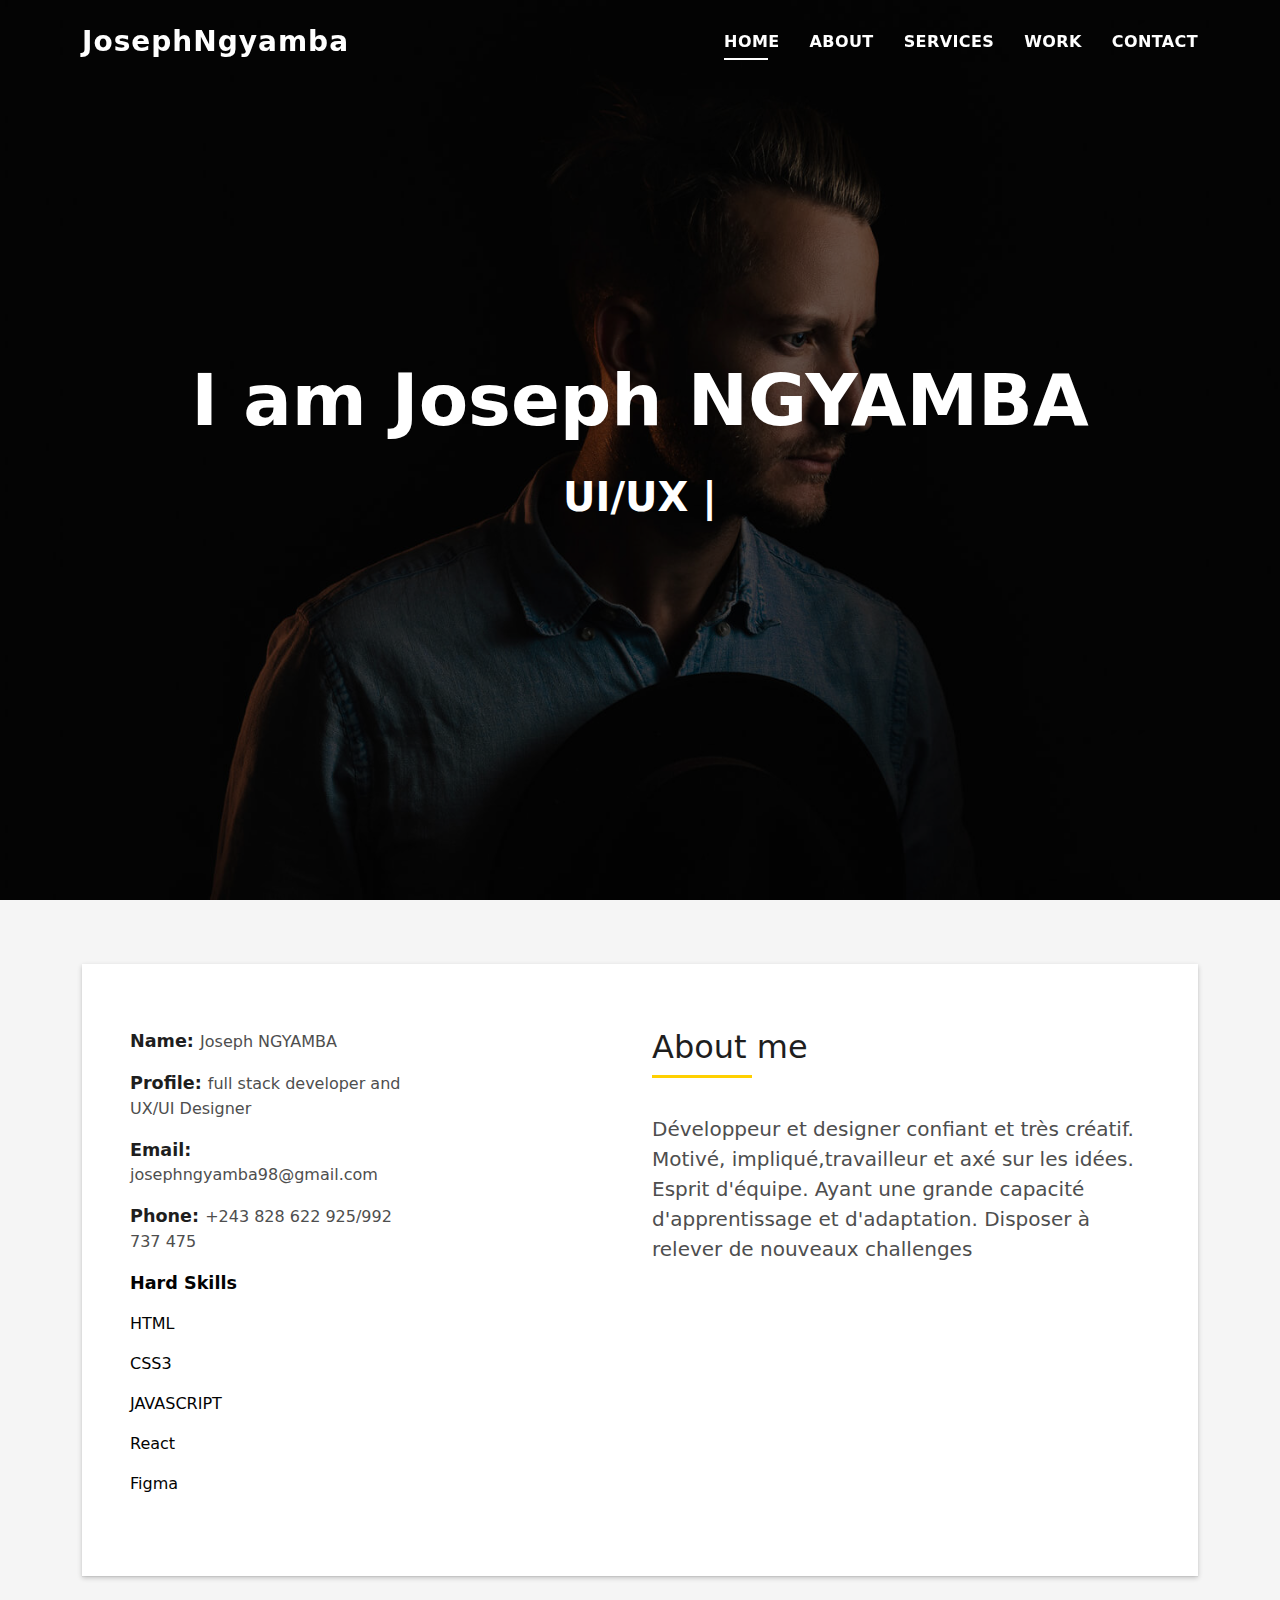
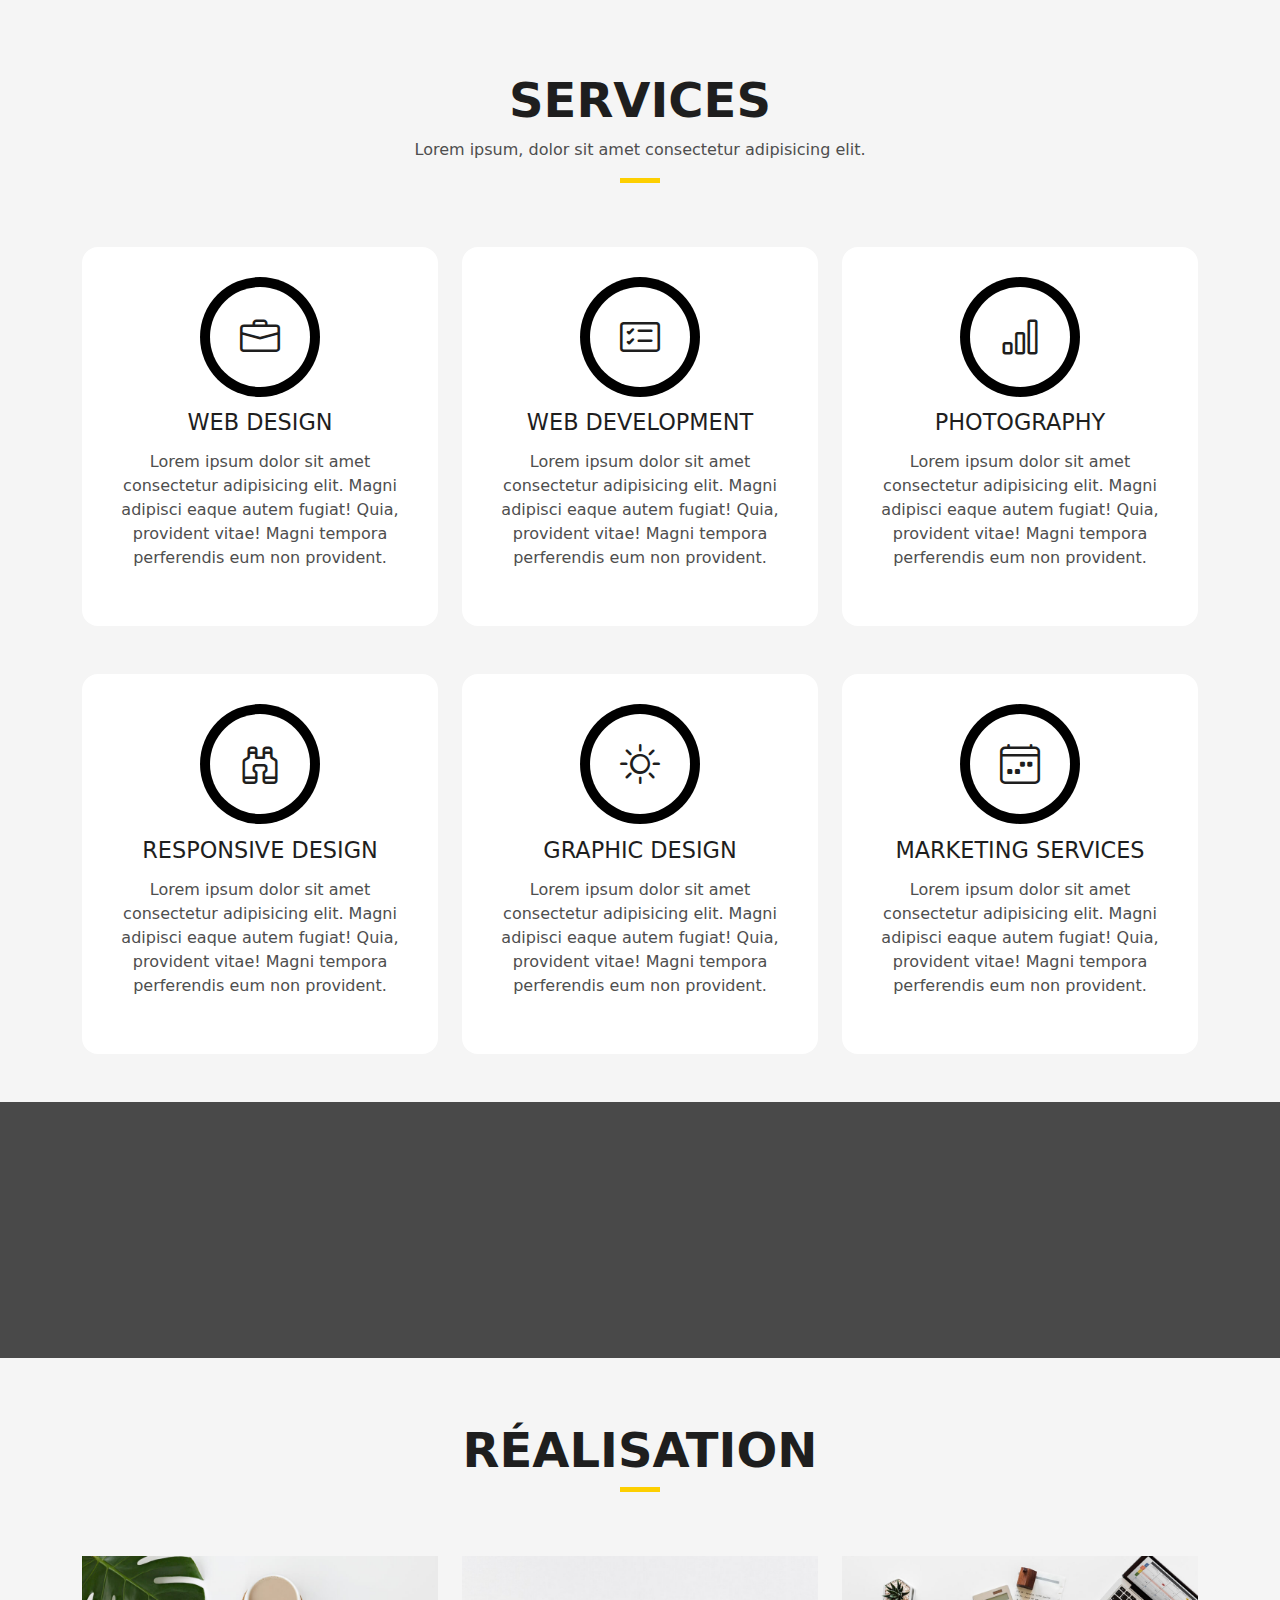
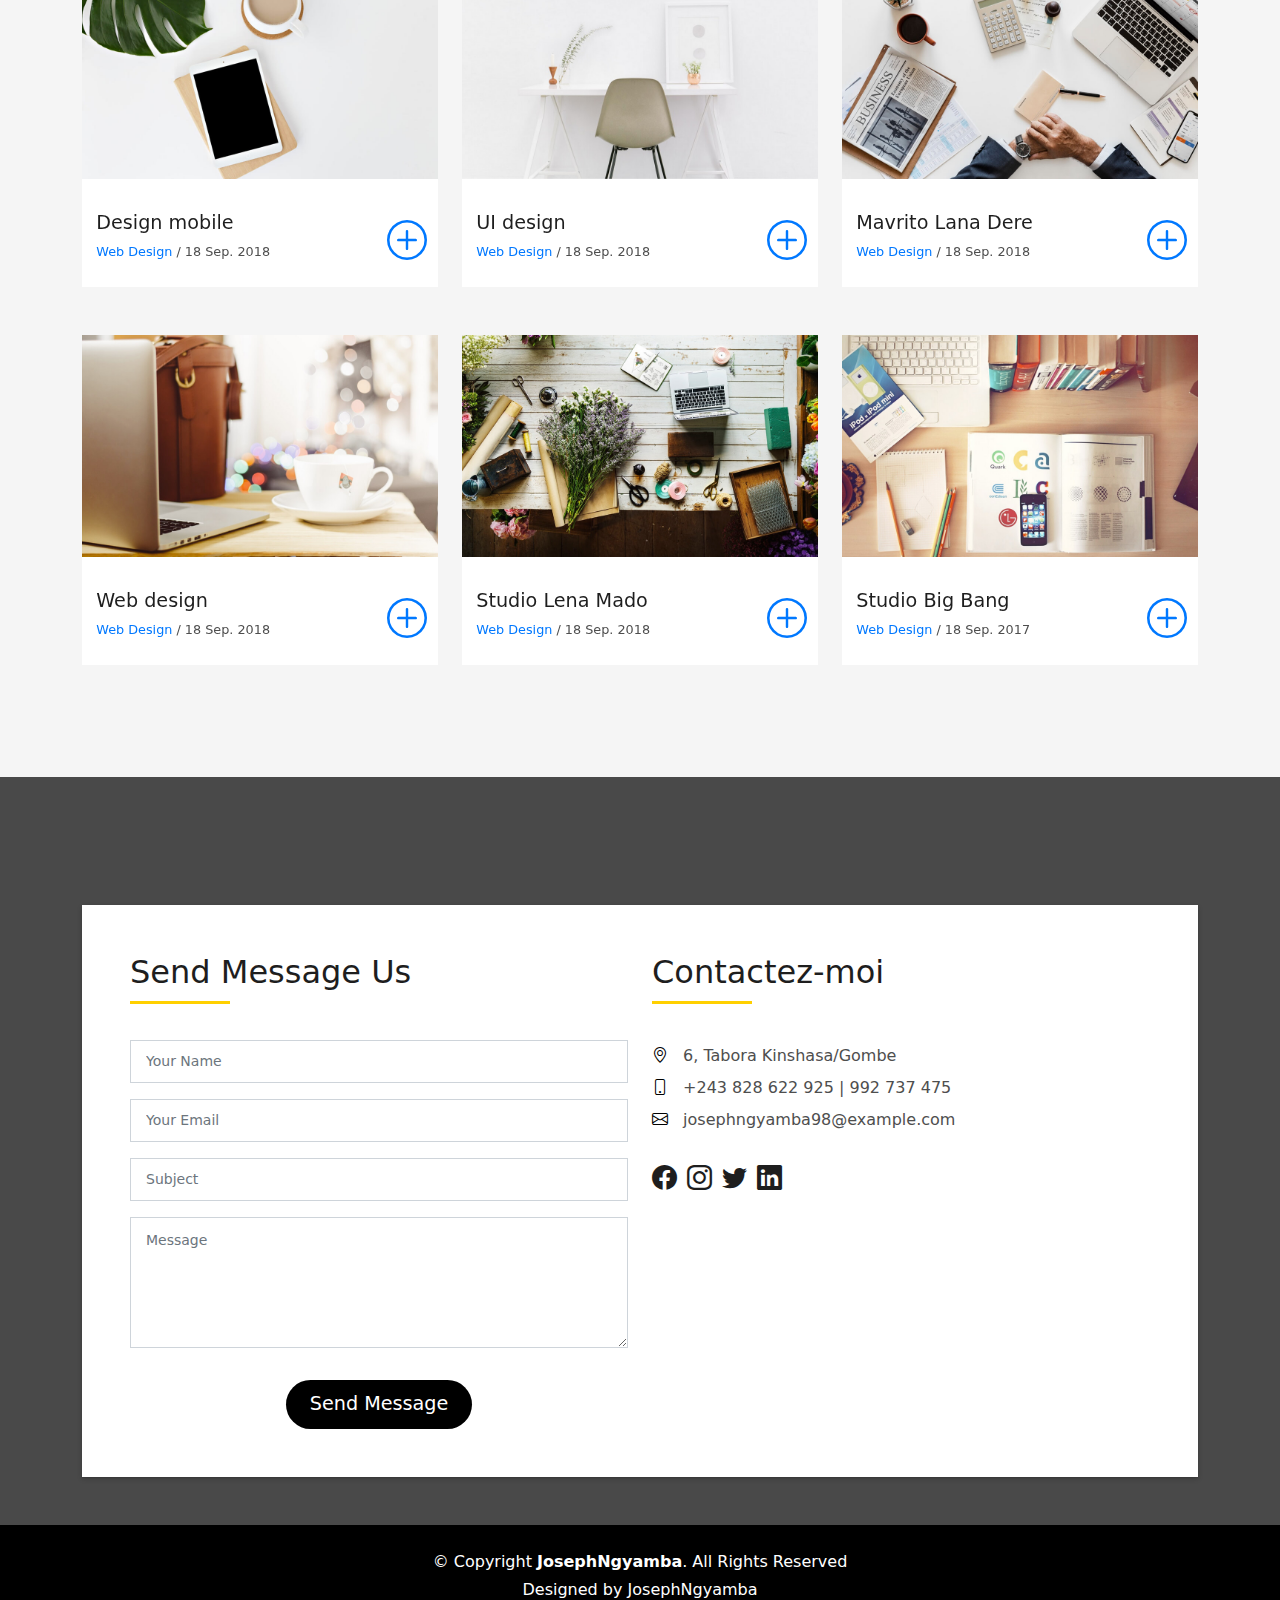
==== index.html @ 66ab0a87 "about modify" ====
<!DOCTYPE html>
<html lang="en">

<head>
  <meta charset="utf-8">
  <meta content="width=device-width, initial-scale=1.0" name="viewport">

  <title>josephngyamba Portfolio </title>
  <meta content="" name="description">
  <meta content="" name="keywords">

  <!-- Favicons -->
  <link href="assets/img/favicon.png" rel="icon">
  <link href="assets/img/apple-touch-icon.png" rel="apple-touch-icon">

  <!-- Vendor CSS Files -->
  <link href="assets/vendor/bootstrap/css/bootstrap.min.css" rel="stylesheet">
  <link href="assets/vendor/bootstrap-icons/bootstrap-icons.css" rel="stylesheet">
  <link href="assets/vendor/glightbox/css/glightbox.min.css" rel="stylesheet">
  <link href="assets/vendor/swiper/swiper-bundle.min.css" rel="stylesheet">

  <!-- Template Main CSS File -->
  <link href="assets/css/style.css" rel="stylesheet">

  <!-- =======================================================
  * Template Name: DevFolio
  * Updated: Mar 10 2023 with Bootstrap v5.2.3
  * Template URL: https://bootstrapmade.com/devfolio-bootstrap-portfolio-html-template/
  * Author: BootstrapMade.com
  * License: https://bootstrapmade.com/license/
  ======================================================== -->
</head>

<body>

  <!-- ======= Header ======= -->
  <header id="header" class="fixed-top">
    <div class="container d-flex align-items-center justify-content-between">

      <h1 class="logo"><a href="index.html">JosephNgyamba</a></h1>
      <!-- Uncomment below if you prefer to use an image logo -->
      <!-- <a href="index.html" class="logo"><img src="assets/img/logo.png" alt="" class="img-fluid"></a>-->

      <nav id="navbar" class="navbar">
        <ul>
          <li><a class="nav-link scrollto active" href="#hero">Home</a></li>
          <li><a class="nav-link scrollto" href="#about">About</a></li>
          <li><a class="nav-link scrollto" href="#services">Services</a></li>
          <li><a class="nav-link scrollto " href="#work">Work</a></li>
          <!-- <li class="dropdown"><a href="#"><span>Drop Down</span> <i class="bi bi-chevron-down"></i></a>
            <ul>
              <li><a href="#">Drop Down 1</a></li>
              <li class="dropdown"><a href="#"><span>Deep Drop Down</span> <i class="bi bi-chevron-right"></i></a>
                <ul>
                  <li><a href="#">Deep Drop Down 1</a></li>
                  <li><a href="#">Deep Drop Down 2</a></li>
                  <li><a href="#">Deep Drop Down 3</a></li>
                  <li><a href="#">Deep Drop Down 4</a></li>
                  <li><a href="#">Deep Drop Down 5</a></li>
                </ul>
              </li>
              <li><a href="#">Drop Down 2</a></li>
              <li><a href="#">Drop Down 3</a></li>
              <li><a href="#">Drop Down 4</a></li>
            </ul>
          </li> -->
          <li><a class="nav-link scrollto" href="#contact">Contact</a></li>
        </ul>
        <i class="bi bi-list mobile-nav-toggle"></i>
      </nav><!-- .navbar -->

    </div>
  </header><!-- End Header -->

  <!-- ======= Hero Section ======= -->
  <div id="hero" class="hero route bg-image" style="background-image: url(assets/img/hero-bg.jpg)">
    <div class="overlay-itro"></div>
    <div class="hero-content display-table">
      <div class="table-cell">
        <div class="container">
          <!--<p class="display-6 color-d">Hello, world!</p>-->
          <h1 class="hero-title mb-4">I am Joseph NGYAMBA</h1>
          <p class="hero-subtitle"><span class="typed" data-typed-items="UI/UX Designer, Full stack Developer,Graphist, Photographer"></span></p>
          <!-- <p class="pt-3"><a class="btn btn-primary btn js-scroll px-4" href="#about" role="button">Learn More</a></p> -->
        </div>
      </div>
    </div>
  </div><!-- End Hero Section -->

  <main id="main">

    <!-- ======= About Section ======= -->
    <section id="about" class="about-mf sect-pt4 route">
      <div class="container">
        <div class="row">
          <div class="col-sm-12">
            <div class="box-shadow-full">
              <div class="row">
                <div class="col-md-6">
                  <div class="row">
                    <!-- <div class="col-sm-6 col-md-5">
                      <div class="about-img">
                        <img src="assets/img/testimonial-2.jpg" class="img-fluid rounded b-shadow-a" alt="">
                      </div>
                    </div> -->
                    <div class="col-sm-6 col-md-7">
                      <div class="about-info">
                        <p><span class="title-s">Name: </span> <span>Joseph NGYAMBA</span></p>
                        <p><span class="title-s">Profile: </span> <span>full stack developer and UX/UI Designer</span></p>
                        <p><span class="title-s">Email: </span> <span>josephngyamba98@gmail.com</span></p>
                        <p><span class="title-s">Phone: </span> <span>+243 828 622 925/992 737 475</span></p>
                      </div>
                    </div>
                  </div>
                  <div class="skill-mf">
                    <p class="title-s">Hard Skills</p>
                    <p>HTML</p> 
                    <p>CSS3</p> 
                    <p>JAVASCRIPT</p>
                    <p>React</p> 
                    <p>Figma</p>

                  </div>
                </div>
                <div class="col-md-6">
                  <div class="about-me pt-4 pt-md-0">
                    <div class="title-box-2">
                      <h5 class="title-left">
                        About me
                      </h5>
                    </div>
                    <p class="lead">
                          Développeur et designer confiant et très créatif. 
                          Motivé, impliqué,travailleur et axé sur les idées. 
                          Esprit d'équipe. 
                          Ayant une grande capacité d'apprentissage et d'adaptation.
                          Disposer à relever de nouveaux challenges 
                    </p>
                    <!-- <p class="lead">
                      Mauris blandit aliquet elit, eget tincidunt nibh pulvinar a. Vivamus suscipit tortor eget felis
                      porttitor volutpat. Vestibulum
                      ac diam sit amet quam vehicula elementum sed sit amet dui. porttitor at sem.
                    </p>
                    <p class="lead">
                      Nulla porttitor accumsan tincidunt. Quisque velit nisi, pretium ut lacinia in, elementum id enim.
                      Nulla porttitor accumsan
                      tincidunt. Mauris blandit aliquet elit, eget tincidunt nibh pulvinar a.
                    </p> -->
                  </div>
                </div>
              </div>
            </div>
          </div>
        </div>
      </div>
    </section><!-- End About Section -->

    <!-- ======= Services Section ======= -->
    <section id="services" class="services-mf pt-5 route">
      <div class="container">
        <div class="row">
          <div class="col-sm-12">
            <div class="title-box text-center">
              <h3 class="title-a">
                Services
              </h3>
              <p class="subtitle-a">
                Lorem ipsum, dolor sit amet consectetur adipisicing elit.
              </p>
              <div class="line-mf"></div>
            </div>
          </div>
        </div>
        <div class="row">
          <div class="col-md-4">
            <div class="service-box">
              <div class="service-ico">
                <span class="ico-circle"><i class="bi bi-briefcase"></i></span>
              </div>
              <div class="service-content">
                <h2 class="s-title">Web Design</h2>
                <p class="s-description text-center">
                  Lorem ipsum dolor sit amet consectetur adipisicing elit. Magni adipisci eaque autem fugiat! Quia,
                  provident vitae! Magni
                  tempora perferendis eum non provident.
                </p>
              </div>
            </div>
          </div>
          <div class="col-md-4">
            <div class="service-box">
              <div class="service-ico">
                <span class="ico-circle"><i class="bi bi-card-checklist"></i></span>
              </div>
              <div class="service-content">
                <h2 class="s-title">Web Development</h2>
                <p class="s-description text-center">
                  Lorem ipsum dolor sit amet consectetur adipisicing elit. Magni adipisci eaque autem fugiat! Quia,
                  provident vitae! Magni
                  tempora perferendis eum non provident.
                </p>
              </div>
            </div>
          </div>
          <div class="col-md-4">
            <div class="service-box">
              <div class="service-ico">
                <span class="ico-circle"><i class="bi bi-bar-chart"></i></span>
              </div>
              <div class="service-content">
                <h2 class="s-title">Photography</h2>
                <p class="s-description text-center">
                  Lorem ipsum dolor sit amet consectetur adipisicing elit. Magni adipisci eaque autem fugiat! Quia,
                  provident vitae! Magni
                  tempora perferendis eum non provident.
                </p>
              </div>
            </div>
          </div>
          <div class="col-md-4">
            <div class="service-box">
              <div class="service-ico">
                <span class="ico-circle"><i class="bi bi-binoculars"></i></span>
              </div>
              <div class="service-content">
                <h2 class="s-title">Responsive Design</h2>
                <p class="s-description text-center">
                  Lorem ipsum dolor sit amet consectetur adipisicing elit. Magni adipisci eaque autem fugiat! Quia,
                  provident vitae! Magni
                  tempora perferendis eum non provident.
                </p>
              </div>
            </div>
          </div>
          <div class="col-md-4">
            <div class="service-box">
              <div class="service-ico">
                <span class="ico-circle"><i class="bi bi-brightness-high"></i></span>
              </div>
              <div class="service-content">
                <h2 class="s-title">Graphic Design</h2>
                <p class="s-description text-center">
                  Lorem ipsum dolor sit amet consectetur adipisicing elit. Magni adipisci eaque autem fugiat! Quia,
                  provident vitae! Magni
                  tempora perferendis eum non provident.
                </p>
              </div>
            </div>
          </div>
          <div class="col-md-4">
            <div class="service-box">
              <div class="service-ico">
                <span class="ico-circle"><i class="bi bi-calendar4-week"></i></span>
              </div>
              <div class="service-content">
                <h2 class="s-title">Marketing Services</h2>
                <p class="s-description text-center">
                  Lorem ipsum dolor sit amet consectetur adipisicing elit. Magni adipisci eaque autem fugiat! Quia,
                  provident vitae! Magni
                  tempora perferendis eum non provident.
                </p>
              </div>
            </div>
          </div>
        </div>
      </div>
    </section><!-- End Services Section -->

    <!-- ======= Counter Section ======= -->
    <div class="section-counter paralax-mf bg-image" style="background-image: url(assets/img/counters-bg.jpg)">
      <div class="overlay-mf"></div>
      <!-- <div class="container position-relative">
        <div class="row">
          <div class="col-sm-3 col-lg-3">
            <div class="counter-box counter-box pt-4 pt-md-0">
              <div class="counter-ico">
                <span class="ico-circle"><i class="bi bi-check"></i></span>
              </div>
              <div class="counter-num">
                <p data-purecounter-start="0" data-purecounter-end="450" data-purecounter-duration="1" class="counter purecounter"></p>
                <span class="counter-text">WORKS COMPLETED</span>
              </div>
            </div>
          </div>
          <div class="col-sm-3 col-lg-3">
            <div class="counter-box pt-4 pt-md-0">
              <div class="counter-ico">
                <span class="ico-circle"><i class="bi bi-journal-richtext"></i></span>
              </div>
              <div class="counter-num">
                <p data-purecounter-start="0" data-purecounter-end="25" data-purecounter-duration="1" class="counter purecounter"></p>
                <span class="counter-text">YEARS OF EXPERIENCE</span>
              </div>
            </div>
          </div>
          <div class="col-sm-3 col-lg-3">
            <div class="counter-box pt-4 pt-md-0">
              <div class="counter-ico">
                <span class="ico-circle"><i class="bi bi-people"></i></span>
              </div>
              <div class="counter-num">
                <p data-purecounter-start="0" data-purecounter-end="550" data-purecounter-duration="1" class="counter purecounter"></p>
                <span class="counter-text">TOTAL CLIENTS</span>
              </div>
            </div>
          </div>
          <div class="col-sm-3 col-lg-3">
            <div class="counter-box pt-4 pt-md-0">
              <div class="counter-ico">
                <span class="ico-circle"><i class="bi bi-award"></i></span>
              </div>
              <div class="counter-num">
                <p data-purecounter-start="0" data-purecounter-end="48" data-purecounter-duration="1" class="counter purecounter"></p>
                <span class="counter-text">AWARD WON</span>
              </div>
            </div>
          </div>
        </div> -->
      </div>
    </div><!-- End Counter Section -->

    <!-- ======= Portfolio Section ======= -->
    <section id="work" class="portfolio-mf sect-pt4 route">
      <div class="container">
        <div class="row">
          <div class="col-sm-12">
            <div class="title-box text-center">
              <h3 class="title-a">
                Réalisation
              </h3>
              <!-- <p class="subtitle-a">
                Lorem ipsum, dolor sit amet consectetur adipisicing elit.
              </p> -->
              <div class="line-mf"></div>
            </div>
          </div>
        </div>
        <div class="row">
          <div class="col-md-4">
            <div class="work-box">
              <a href="assets/img/work-1.jpg" data-gallery="portfolioGallery" class="portfolio-lightbox">
                <div class="work-img">
                  <img src="assets/img/work-1.jpg" alt="" class="img-fluid">
                </div>
              </a>
              <div class="work-content">
                <div class="row">
                  <div class="col-sm-8">
                    <h2 class="w-title">Design mobile</h2>
                    <div class="w-more">
                      <span class="w-ctegory">Web Design</span> / <span class="w-date">18 Sep. 2018</span>
                    </div>
                  </div>
                  <div class="col-sm-4">
                    <div class="w-like">
                      <a href="portfolio-details.html"> <span class="bi bi-plus-circle"></span></a>
                    </div>
                  </div>
                </div>
              </div>
            </div>
          </div>
          <div class="col-md-4">
            <div class="work-box">
              <a href="assets/img/work-2.jpg" data-gallery="portfolioGallery" class="portfolio-lightbox">
                <div class="work-img">
                  <img src="assets/img/work-2.jpg" alt="" class="img-fluid">
                </div>
              </a>
              <div class="work-content">
                <div class="row">
                  <div class="col-sm-8">
                    <h2 class="w-title">UI design</h2>
                    <div class="w-more">
                      <span class="w-ctegory">Web Design</span> / <span class="w-date">18 Sep. 2018</span>
                    </div>
                  </div>
                  <div class="col-sm-4">
                    <div class="w-like">
                      <a href="portfolio-details.html"> <span class="bi bi-plus-circle"></span></a>
                    </div>
                  </div>
                </div>
              </div>
            </div>
          </div>
          <div class="col-md-4">
            <div class="work-box">
              <a href="assets/img/work-3.jpg" data-gallery="portfolioGallery" class="portfolio-lightbox">
                <div class="work-img">
                  <img src="assets/img/work-3.jpg" alt="" class="img-fluid">
                </div>
              </a>
              <div class="work-content">
                <div class="row">
                  <div class="col-sm-8">
                    <h2 class="w-title">Mavrito Lana Dere</h2>
                    <div class="w-more">
                      <span class="w-ctegory">Web Design</span> / <span class="w-date">18 Sep. 2018</span>
                    </div>
                  </div>
                  <div class="col-sm-4">
                    <div class="w-like">
                      <a href="portfolio-details.html"> <span class="bi bi-plus-circle"></span></a>
                    </div>
                  </div>
                </div>
              </div>
            </div>
          </div>
          <div class="col-md-4">
            <div class="work-box">
              <a href="assets/img/work-4.jpg" data-gallery="portfolioGallery" class="portfolio-lightbox">
                <div class="work-img">
                  <img src="assets/img/work-4.jpg" alt="" class="img-fluid">
                </div>
              </a>
              <div class="work-content">
                <div class="row">
                  <div class="col-sm-8">
                    <h2 class="w-title">Web design</h2>
                    <div class="w-more">
                      <span class="w-ctegory">Web Design</span> / <span class="w-date">18 Sep. 2018</span>
                    </div>
                  </div>
                  <div class="col-sm-4">
                    <div class="w-like">
                      <a href="portfolio-details.html"> <span class="bi bi-plus-circle"></span></a>
                    </div>
                  </div>
                </div>
              </div>
            </div>
          </div>
          <div class="col-md-4">
            <div class="work-box">
              <a href="assets/img/work-5.jpg" data-gallery="portfolioGallery" class="portfolio-lightbox">
                <div class="work-img">
                  <img src="assets/img/work-5.jpg" alt="" class="img-fluid">
                </div>
              </a>
              <div class="work-content">
                <div class="row">
                  <div class="col-sm-8">
                    <h2 class="w-title">Studio Lena Mado</h2>
                    <div class="w-more">
                      <span class="w-ctegory">Web Design</span> / <span class="w-date">18 Sep. 2018</span>
                    </div>
                  </div>
                  <div class="col-sm-4">
                    <div class="w-like">
                      <a href="portfolio-details.html"> <span class="bi bi-plus-circle"></span></a>
                    </div>
                  </div>
                </div>
              </div>
            </div>
          </div>
          <div class="col-md-4">
            <div class="work-box">
              <a href="assets/img/work-6.jpg" data-gallery="portfolioGallery" class="portfolio-lightbox">
                <div class="work-img">
                  <img src="assets/img/work-6.jpg" alt="" class="img-fluid">
                </div>
              </a>
              <div class="work-content">
                <div class="row">
                  <div class="col-sm-8">
                    <h2 class="w-title">Studio Big Bang</h2>
                    <div class="w-more">
                      <span class="w-ctegory">Web Design</span> / <span class="w-date">18 Sep. 2017</span>
                    </div>
                  </div>
                  <div class="col-sm-4">
                    <div class="w-like">
                      <a href="portfolio-details.html"> <span class="bi bi-plus-circle"></span></a>
                    </div>
                  </div>
                </div>
              </div>
            </div>
          </div>

        </div>
      </div>
    </section><!-- End Portfolio Section -->

    <!-- ======= Testimonials Section ======= -->
    <!-- <div class="testimonials paralax-mf bg-image" style="background-image: url(assets/img/overlay-bg.jpg)">
      <div class="overlay-mf"></div>
      <div class="container">
        <div class="row">
          <div class="col-md-12">

            <div class="testimonials-slider swiper" data-aos="fade-up" data-aos-delay="100">
              <div class="swiper-wrapper">

                <div class="swiper-slide">
                  <div class="testimonial-box">
                    <div class="author-test">
                      <img src="assets/img/testimonial-2.jpg" alt="" class="rounded-circle b-shadow-a">
                      <span class="author">Xavi Alonso</span>
                    </div>
                    <div class="content-test">
                      <p class="description lead">
                        Curabitur arcu erat, accumsan id imperdiet et, porttitor at sem. Lorem ipsum dolor sit amet,
                        consectetur adipiscing elit.
                      </p>
                    </div>
                  </div>
                </div> -->
                <!-- End testimonial item -->

                <!-- <div class="swiper-slide">
                  <div class="testimonial-box">
                    <div class="author-test">
                      <img src="assets/img/testimonial-4.jpg" alt="" class="rounded-circle b-shadow-a">
                      <span class="author">Marta Socrate</span>
                    </div>
                    <div class="content-test">
                      <p class="description lead">
                        Curabitur arcu erat, accumsan id imperdiet et, porttitor at sem. Lorem ipsum dolor sit amet,
                        consectetur adipiscing elit.
                      </p>
                    </div>
                  </div>
                </div> -->
                <!-- End testimonial item -->
              </div>
              <div class="swiper-pagination"></div>
            </div>

            <!-- <div id="testimonial-mf" class="owl-carousel owl-theme">
          
        </div> -->
          </div>
        </div>
      </div>
    </div><!-- End Testimonials Section -->

    <!-- ======= Blog Section ======= -->
    <!-- <section id="blog" class="blog-mf sect-pt4 route">
      <div class="container">
        <div class="row">
          <div class="col-sm-12">
            <div class="title-box text-center">
              <h3 class="title-a">
                Blog
              </h3>
              <p class="subtitle-a">
                Lorem ipsum, dolor sit amet consectetur adipisicing elit.
              </p>
              <div class="line-mf"></div>
            </div>
          </div>
        </div>
        <div class="row">
          <div class="col-md-4">
            <div class="card card-blog">
              <div class="card-img">
                <a href="blog-single.html"><img src="assets/img/post-1.jpg" alt="" class="img-fluid"></a>
              </div>
              <div class="card-body">
                <div class="card-category-box">
                  <div class="card-category">
                    <h6 class="category">Travel</h6>
                  </div>
                </div>
                <h3 class="card-title"><a href="blog-single.html">See more ideas about Travel</a></h3>
                <p class="card-description">
                  Proin eget tortor risus. Pellentesque in ipsum id orci porta dapibus. Praesent sapien massa, convallis
                  a pellentesque nec,
                  egestas non nisi.
                </p>
              </div>
              <div class="card-footer">
                <div class="post-author">
                  <a href="#">
                    <img src="assets/img/testimonial-2.jpg" alt="" class="avatar rounded-circle">
                    <span class="author">Morgan Freeman</span>
                  </a>
                </div>
                <div class="post-date">
                  <span class="bi bi-clock"></span> 10 min
                </div>
              </div>
            </div>
          </div>
          <div class="col-md-4">
            <div class="card card-blog">
              <div class="card-img">
                <a href="blog-single.html"><img src="assets/img/post-2.jpg" alt="" class="img-fluid"></a>
              </div>
              <div class="card-body">
                <div class="card-category-box">
                  <div class="card-category">
                    <h6 class="category">Web Design</h6>
                  </div>
                </div>
                <h3 class="card-title"><a href="blog-single.html">See more ideas about Travel</a></h3>
                <p class="card-description">
                  Proin eget tortor risus. Pellentesque in ipsum id orci porta dapibus. Praesent sapien massa, convallis
                  a pellentesque nec,
                  egestas non nisi.
                </p>
              </div>
              <div class="card-footer">
                <div class="post-author">
                  <a href="#">
                    <img src="assets/img/testimonial-2.jpg" alt="" class="avatar rounded-circle">
                    <span class="author">Morgan Freeman</span>
                  </a>
                </div>
                <div class="post-date">
                  <span class="bi bi-clock"></span> 10 min
                </div>
              </div>
            </div>
          </div>
          <div class="col-md-4">
            <div class="card card-blog">
              <div class="card-img">
                <a href="blog-single.html"><img src="assets/img/post-3.jpg" alt="" class="img-fluid"></a>
              </div>
              <div class="card-body">
                <div class="card-category-box">
                  <div class="card-category">
                    <h6 class="category">Web Design</h6>
                  </div>
                </div>
                <h3 class="card-title"><a href="blog-single.html">See more ideas about Travel</a></h3>
                <p class="card-description">
                  Proin eget tortor risus. Pellentesque in ipsum id orci porta dapibus. Praesent sapien massa, convallis
                  a pellentesque nec,
                  egestas non nisi.
                </p>
              </div>
              <div class="card-footer">
                <div class="post-author">
                  <a href="#">
                    <img src="assets/img/testimonial-2.jpg" alt="" class="avatar rounded-circle">
                    <span class="author">Morgan Freeman</span>
                  </a>
                </div>
                <div class="post-date">
                  <span class="bi bi-clock"></span> 10 min
                </div>
              </div>
            </div>
          </div>
        </div>
      </div>
    </section>End Blog Section -->

    <!-- ======= Contact Section ======= -->

    <section id="contact" class="paralax-mf footer-paralax bg-image sect-mt4 route" style="background-image: url(assets/img/pexels-luis-gomes-546819.jpg)">
      <div class="overlay-mf"></div>
      <div class="container">
        <div class="row">
          <div class="col-sm-12">
            <div class="contact-mf">
              <div id="contact" class="box-shadow-full">
                <div class="row">
                  <div class="col-md-6">
                    <div class="title-box-2">
                      <h5 class="title-left">
                        Send Message Us
                      </h5>
                    </div>
                    <div>
                      <form   method="post" role="form" class="php-email-form" id="form">
                        <div class="row">
                          <div class="col-md-12 mb-3">
                            <div class="form-group">
                              <input type="text" name="name" class="form-control" id="name" placeholder="Your Name" required>
                            </div>
                          </div>
                          <div class="col-md-12 mb-3">
                            <div class="form-group">
                              <input type="email" class="form-control" name="email" id="email" placeholder="Your Email" required>
                            </div>
                          </div>
                          <div class="col-md-12 mb-3">
                            <div class="form-group">
                              <input type="text" class="form-control" name="subject" id="subject" placeholder="Subject" required>
                            </div>
                          </div>
                          <div class="col-md-12">
                            <div class="form-group">
                              <textarea class="form-control" name="message" rows="5" placeholder="Message" required></textarea>
                            </div>
                          </div>
                          <div class="col-md-12 text-center my-3">
                            <div class="loading">Loading</div>
                            <div class="error-message"></div>
                            <div class="sent-message">Your message has been sent. Thank you!</div>
                          </div>
                          <div class="col-md-12 text-center">
                            <button type="submit" class="button button-a button-big button-rouded" id="submit-button  " >Send Message</button>
                          </div>
                        </div>
                      </form>
                    </div>
                  </div>
                  <div class="col-md-6">
                    <div class="title-box-2 pt-4 pt-md-0">
                      <h5 class="title-left">
                       Contactez-moi
                      </h5>
                    </div>
                    <div class="more-info">
                      <ul class="list-ico">
                        <li><span class="bi bi-geo-alt"></span> 6, Tabora Kinshasa/Gombe</li>
                        <li><span class="bi bi-phone"></span> +243 828 622 925 | 992 737 475</li>
                        <li><span class="bi bi-envelope"></span> josephngyamba98@example.com</li>
                      </ul>
                    </div>
                    <div class="socials">
                      <ul>
                        <li><a href=""><i class="bi bi-facebook" ></i></a></li>
                        <li><a href=""><i class="bi bi-instagram"></i></a></li>
                        <li><a href=""><i class="bi bi-twitter"></i></a></li>
                        <li><a href=""><i class="bi bi-linkedin" class="link"></i></a></li>
                      </ul>
                    </div>
                  </div>
                </div>
              </div>
            </div>
          </div>
        </div>
      </div>
    </section><!-- End Contact Section -->

  </main><!-- End #main -->

  <!-- ======= Footer ======= -->
  <footer>
    <div class="container">
      <div class="row">
        <div class="col-sm-12">
          <div class="copyright-box">
            <p class="copyright">&copy; Copyright <strong>JosephNgyamba</strong>. All Rights Reserved</p>
            <div class="credits">
              <!--
              All the links in the footer should remain intact.
              You can delete the links only if you purchased the pro version.
              Licensing information: https://bootstrapmade.com/license/
              Purchase the pro version with working PHP/AJAX contact form: https://bootstrapmade.com/buy/?theme=DevFolio
            -->
              Designed by <a href="#">JosephNgyamba</a>
            </div>
          </div>
        </div>
      </div>
    </div>
  </footer><!-- End  Footer -->

  <div id="preloader"></div>
  <a href="#" class="back-to-top d-flex align-items-center justify-content-center"><i class="bi bi-arrow-up-short"></i></a>

  <!-- Vendor JS Files -->
  <script src="assets/vendor/purecounter/purecounter_vanilla.js"></script>
  <script src="assets/vendor/bootstrap/js/bootstrap.bundle.min.js"></script>
  <script src="assets/vendor/glightbox/js/glightbox.min.js"></script>
  <script src="assets/vendor/swiper/swiper-bundle.min.js"></script>
  <script src="assets/vendor/typed.js/typed.min.js"></script>
  <script src="assets/vendor/php-email-form/validate.js"></script>

  <!-- Template Main JS File -->
  <script src="assets/js/main.js"></script>

</body>

</html>
---- assets/css/style.css ----
/**
* Template Name: DevFolio
* Updated: Mar 10 2023 with Bootstrap v5.2.3
* Template URL: https://bootstrapmade.com/devfolio-bootstrap-portfolio-html-template/
* Author: BootstrapMade.com
* License: https://bootstrapmade.com/license/
*/

/*--------------------------------------------------------------
# General
--------------------------------------------------------------*/
body {
  background-color: #f5f5f5;
  color: #4e4e4e;
}

h1,
h2,
h3,
h4,
h5,
h6 {
  color: #1e1e1e;
}

a {
  color: #1e1e1e;
  text-decoration: none;
  transition: all 0.5s ease-in-out;
}

a:hover {
  color: #0078ff;
  text-decoration: none;
  transition: all 0.5s ease-in-out;
}

.p-r {
  position: relative;
}

.color-a {
  text-decoration: none;
  color: #0078ff;
}

.color-d {
  color: #f5f5f5;
}

.color-text-a {
  text-decoration: none;
  color: #4e4e4e;
}
/* 
.box-shadow,
.card-blog,
.work-box,
.service-box,
.paralax-mf {
  box-shadow: 0 13px 8px -10px rgba(0, 0, 0, 0.1);
}

.box-shadow-a,
.button:hover {
  text-decoration: none;
  box-shadow: 0 0 0 4px #cde1f8;
} */

.display-5 {
  font-size: 2.5rem;
  font-weight: 300;
  line-height: 1.1;
}

.display-6 {
  font-size: 2rem;
  font-weight: 300;
  line-height: 1.1;
}

.avatar {
  width: 32px;
  height: 32px;
  margin-right: 4px;
  overflow: hidden;
}

.bg-image {
  background-repeat: no-repeat;
  background-attachment: fixed;
  background-size: cover;
  background-position: center center;
}

@media (max-width: 1024px) {
  .bg-image {
    background-attachment: scroll;
  }
}

.overlay-mf {
  background-color: #000000;
}

.overlay-mf {
  position: absolute;
  top: 0;
  left: 0px;
  padding: 0;
  height: 100%;
  width: 100%;
  opacity: 0.7;
}

.paralax-mf {
  position: relative;
  padding: 8rem 0;
}

.display-table {
  width: 100%;
  height: 100%;
  display: table;
}

.table-cell {
  display: table-cell;
  vertical-align: middle;
}

/*--/ Sections /--*/
.sect-4 {
  padding: 4rem 0;
}

.sect-pt4 {
  padding-top: 4rem;
}

.sect-mt4 {
  margin-top: 4rem;
}

/*--/ Title s /--*/
.title-s {
  font-weight: 600;
  color: #1e1e1e;
  font-size: 1.1rem;
}

/*--/ Title A /--*/
.title-box {
  margin-bottom: 4rem;
}

.title-a {
  text-decoration: none;
  font-size: 3rem;
  font-weight: bold;
  text-transform: uppercase;
}

.subtitle-a {
  text-decoration: none;
  color: #4e4e4e;
}

.line-mf {
  width: 40px;
  height: 5px;
  background-color: #fdcf00;
  margin: 0 auto;
}

/*--/ Title Left /--*/
.title-box-2 {
  margin-bottom: 3rem;
}

.title-left {
  font-size: 2rem;
  position: relative;
}

.title-left:before {
  content: "";
  position: absolute;
  height: 3px;
  background-color: #ffd000;
  width: 100px;
  bottom: -12px;
}

/*------/ Box /------*/
.box-pl2 {
  padding-left: 2rem;
}

.box-shadow-full {
  padding: 3rem 1.25rem;
  position: relative;
  background-color: #fff;
  margin-bottom: 3rem;
  z-index: 2;
  box-shadow: 0 1px 1px 0 rgba(0, 0, 0, 0.06), 0 2px 5px 0 rgba(0, 0, 0, 0.2);
}

@media (min-width: 768px) {
  .box-shadow-full {
    padding: 3rem;
  }
}

/*------/ Socials /------*/
.socials {
  padding: 1.5rem 0;
}
.socials i{
 font-size: 25px;
 padding-right: 5px;

}

.socials ul li {
  display: inline-block;
}

/* 
 .bi-linkedin {
  height: 80px;
  width: 80px;
  font-size: 1.2rem;
  border-radius: 50%;
  line-height: 1.6;
  margin: 0 15px 0 0;
  box-shadow: 0 0 0 3px #0078ff;
  transition: all 500ms ease;
}

  .ico-circle:hover {
  background-color: #000000;
  color: #fff;
  box-shadow: 0 0 0 3px #cde1f8;
  transition: all 500ms ease;
} */

/*------/ Ul resect /------*/
.ul-resect,
.widget-tags ul,
.widget-sidebar .list-sidebar,
.box-comments .list-comments,
.blog-wrapper .post-meta ul,
.list-ico,
.socials ul {
  list-style: none;
  padding-left: 0;
  margin-bottom: 0;
}

.list-ico {
  line-height: 2;
}

.list-ico span {
  color: #000000;
  margin-right: 10px;
}

/*------/ Ico Circle /------*/
.ico-circle {
  height: 100px;
  width: 100px;
  font-size: 2rem;
  border-radius: 50%;
  line-height: 1.55;
  margin: 0 auto;
  text-align: center;
  box-shadow: 0 0 0 10px #000000;
  display: block;
}

/*------/ Owl Carousel /------*/
.owl-theme .owl-dots {
  text-align: center;
  margin-top: 18px;
}

.owl-theme .owl-dots .owl-dot {
  display: inline-block;
}

.owl-theme .owl-dots .owl-dot span {
  width: 18px;
  height: 7px;
  margin: 5px 5px;
  background: #cde1f8;
  border: 0px solid #cde1f8;
  display: block;
  transition: all 0.6s ease-in-out;
  cursor: pointer;
}

.owl-theme .owl-dots .owl-dot:hover span {
  background-color: #cde1f8;
}

.owl-theme .owl-dots .owl-dot.active span {
  background-color: #1B1B1B;
  width: 25px;
}

/*--/ Scrolltop s /--*/
.scrolltop-mf {
  position: relative;
  display: none;
}

.scrolltop-mf span {
  z-index: 999;
  position: fixed;
  width: 42px;
  height: 42px;
  background-color: #0078ff;
  opacity: 0.7;
  font-size: 1.6rem;
  line-height: 1.5;
  text-align: center;
  color: #fff;
  top: auto;
  left: auto;
  right: 30px;
  bottom: 50px;
  cursor: pointer;
  border-radius: 50%;
}

/*--------------------------------------------------------------
# Back to top button
--------------------------------------------------------------*/
.back-to-top {
  position: fixed;
  visibility: hidden;
  opacity: 0;
  right: 15px;
  bottom: 15px;
  z-index: 996;
  background: #ffc400;
  width: 40px;
  height: 40px;
  border-radius: 50px;
  transition: all 0.4s;
}

.back-to-top i {
  font-size: 28px;
  color: #fff;
  line-height: 0;
}

.back-to-top:hover {
  background: #298eff;
  color: #fff;
}

.back-to-top.active {
  visibility: visible;
  opacity: 1;
}

/*------/ Prelaoder /------*/
#preloader {
  position: fixed;
  top: 0;
  left: 0;
  right: 0;
  bottom: 0;
  z-index: 9999;
  overflow: hidden;
  background: #fff;
}

#preloader:before {
  content: "";
  position: fixed;
  top: calc(50% - 30px);
  left: calc(50% - 30px);
  border: 6px solid #f2f2f2;
  border-top: 6px solid #0078ff;
  border-radius: 50%;
  width: 60px;
  height: 60px;
  animation: animate-preloader 1s linear infinite;
}

@keyframes animate-preloader {
  0% {
    transform: rotate(0deg);
  }

  100% {
    transform: rotate(360deg);
  }
}

/*------/ Button /------*/
.button {
  display: inline-block;
  padding: 0.3rem 0.6rem;
  text-align: center;
  vertical-align: middle;
  -webkit-user-select: none;
  -moz-user-select: none;
  user-select: none;
  font-size: 1rem;
  border-radius: 0.3rem;
  border: 1px solid transparent;
  transition: all 500ms ease;
  cursor: pointer;
}

.button:focus {
  outline: 0;
}

.button:hover {
  background-color: hsl(187, 100%, 41%);
  color: #fff;
  transition: all 500ms ease;
}

.button-a {
  text-decoration: none;
  background-color: #000000;
  color: #fff;
  border-color: #cde1f8;
}

.button-big {
  padding: 0.9rem 2.3rem;
  font-size: 1.2rem;
}

.button-rouded {
  border-radius: 5rem;
}

.btn-lg {
  padding: 0.5rem 1rem;
  font-size: 1.25rem;
  line-height: 1.5;
  border-radius: 0.3rem;
}

/*--------------------------------------------------------------
# Header
--------------------------------------------------------------*/
#header {
  transition: all 0.5s;
  z-index: 997;
  padding: 20px 0;
}

#header .logo {
  font-size: 28px;
  margin: 0;
  padding: 0;
  font-weight: 600;
  letter-spacing: 1px;
}

#header .logo a {
  color: #fff;
}

#header .logo img {
  max-height: 40px;
}

#header.header-scrolled {
  background: rgba(73, 73, 73, 0.9);
  padding: 12px 0;
  backdrop-filter: blur(5px);
}

/*--------------------------------------------------------------
# Navigation Menu
--------------------------------------------------------------*/
/**
* Desktop Navigation 
*/
.navbar {
  padding: 0;
}

.navbar ul {
  margin: 0;
  padding: 0;
  display: flex;
  list-style: none;
  align-items: center;
}

.navbar li {
  position: relative;
}

.navbar>ul>li {
  white-space: nowrap;
  padding: 10px 0 10px 30px;
}

.navbar a,
.navbar a:focus {
  display: flex;
  align-items: center;
  justify-content: space-between;
  color: #fff;
  font-size: 16px;
  font-weight: 600;
  padding: 0;
  white-space: nowrap;
  transition: 0.3s;
  letter-spacing: 0.4px;
  position: relative;
  text-transform: uppercase;
}

.navbar a i,
.navbar a:focus i {
  font-size: 12px;
  line-height: 0;
  margin-left: 5px;
}

.navbar>ul>li>a:before {
  content: "";
  position: absolute;
  width: 100%;
  height: 2px;
  bottom: -6px;
  left: 0;
  width: 0;
  background-color: #fff;
  visibility: hidden;
  transition: all 0.3s ease-in-out 0s;
}

.navbar a:hover:before,
.navbar li:hover>a:before,
.navbar .active:before {
  visibility: visible;
  width: 80%;
}

.navbar a:hover,
.navbar .active,
.navbar .active:focus,
.navbar li:hover>a {
  color: #fff;
}

.navbar .dropdown ul {
  display: block;
  position: absolute;
  left: 30px;
  top: calc(100% + 30px);
  margin: 0;
  padding: 10px 0;
  z-index: 99;
  opacity: 0;
  visibility: hidden;
  background: #fff;
  box-shadow: 0px 0px 30px rgba(127, 137, 161, 0.25);
  transition: 0.3s;
}

.navbar .dropdown ul li {
  min-width: 200px;
}

.navbar .dropdown ul a {
  padding: 10px 20px;
  font-size: 14px;
  text-transform: none;
  color: #4e4e4e;
}

.navbar .dropdown ul a i {
  font-size: 12px;
}

.navbar .dropdown ul a:hover,
.navbar .dropdown ul .active:hover,
.navbar .dropdown ul li:hover>a {
  color: #0078ff;
}

.navbar .dropdown:hover>ul {
  opacity: 1;
  top: 100%;
  visibility: visible;
}

.navbar .dropdown .dropdown ul {
  top: 0;
  left: calc(100% - 30px);
  visibility: hidden;
}

.navbar .dropdown .dropdown:hover>ul {
  opacity: 1;
  top: 0;
  left: 100%;
  visibility: visible;
}

@media (max-width: 1366px) {
  .navbar .dropdown .dropdown ul {
    left: -90%;
  }

  .navbar .dropdown .dropdown:hover>ul {
    left: -100%;
  }
}

/**
* Mobile Navigation 
*/
.mobile-nav-toggle {
  color: #fff;
  font-size: 28px;
  cursor: pointer;
  display: none;
  line-height: 0;
  transition: 0.5s;
}

@media (max-width: 991px) {
  .mobile-nav-toggle {
    display: block;
  }

  .navbar ul {
    display: none;
  }
}

.navbar-mobile {
  position: fixed;
  overflow: hidden;
  top: 0;
  right: 0;
  left: 0;
  bottom: 0;
  background: rgba(78, 78, 78, 0.9);
  transition: 0.3s;
  z-index: 999;
}

.navbar-mobile .mobile-nav-toggle {
  position: absolute;
  top: 15px;
  right: 15px;
}

.navbar-mobile ul {
  display: block;
  position: absolute;
  top: 55px;
  right: 15px;
  bottom: 15px;
  left: 15px;
  padding: 10px 0;
  background-color: #fff;
  overflow-y: auto;
  transition: 0.3s;
}

.navbar-mobile>ul>li {
  padding: 0;
}

.navbar-mobile a:hover:before,
.navbar-mobile li:hover>a:before,
.navbar-mobile .active:before {
  visibility: hidden;
}

.navbar-mobile a,
.navbar-mobile a:focus {
  padding: 10px 20px;
  font-size: 15px;
  color: #4e4e4e;
}

.navbar-mobile a:hover,
.navbar-mobile .active,
.navbar-mobile li:hover>a {
  color: #0078ff;
}

.navbar-mobile .getstarted,
.navbar-mobile .getstarted:focus {
  margin: 15px;
}

.navbar-mobile .dropdown ul {
  position: static;
  display: none;
  margin: 10px 20px;
  padding: 10px 0;
  z-index: 99;
  opacity: 1;
  visibility: visible;
  background: #fff;
  box-shadow: 0px 0px 30px rgba(127, 137, 161, 0.25);
}

.navbar-mobile .dropdown ul li {
  min-width: 200px;
}

.navbar-mobile .dropdown ul a {
  padding: 10px 20px;
}

.navbar-mobile .dropdown ul a i {
  font-size: 12px;
}

.navbar-mobile .dropdown ul a:hover,
.navbar-mobile .dropdown ul .active:hover,
.navbar-mobile .dropdown ul li:hover>a {
  color: #0078ff;
}

.navbar-mobile .dropdown>.dropdown-active {
  display: block;
}

/*--------------------------------------------------------------
# Hero Section
--------------------------------------------------------------*/
.hero {
  height: 100vh;
  position: relative;
  color: #fff;
}

.hero .hero-content {
  text-align: center;
  position: absolute;
}

.hero .overlay-itro {
  background-color: rgba(0, 0, 0, 0.6);
  position: absolute;
  top: 0;
  left: 0px;
  padding: 0;
  height: 100%;
  width: 100%;
  opacity: 0.9;
}

.hero .hero-title {
  color: #fff;
  font-weight: 600;
  font-size: 3rem;
}

@media (min-width: 768px) {
  .hero .hero-title {
    font-size: 4.5rem;
  }
}

.hero .hero-subtitle {
  font-size: 1.5rem;
  font-weight: 600;
}

@media (min-width: 768px) {
  .hero .hero-subtitle {
    font-size: 2.5rem;
  }
}

.hero .text-slider-items {
  display: none;
}

.hero-single {
  height: 350px;
}

.hero-single .hero-content {
  margin-top: 30px;
}

.hero-single .hero-title {
  text-transform: uppercase;
  font-size: 3rem;
}

@media (min-width: 768px) {
  .hero-single .hero-title {
    font-size: 3.5rem;
  }
}

.hero-single .breadcrumb {
  background-color: transparent;
  color: #0a0a0a;
}

.hero-single .breadcrumb .breadcrumb-item:before {
  color: #cde1f8;
}

.hero-single .breadcrumb .breadcrumb-item.active {
  color: #cde1f8;
}

.hero-single .breadcrumb a {
  color: #fff;
}

/*--------------------------------------------------------------
# About
--------------------------------------------------------------*/
.about-mf .box-shadow-full {
  padding-top: 4rem;
  padding-bottom: 4rem;
}

.about-mf .about-img {
  margin-bottom: 2rem;
}

.about-mf .about-img img {
  margin-left: 10px;
}

@media (min-width: 767px) {
  .about-mf .box-pl2 {
    margin-top: 3rem;
    padding-left: 0rem;
  }
}

.skill-mf p {
  color: #030303;
}

/* .skill-mf .progress {
  background-color: #cde1f8;
  margin: 0.5rem 0 1.2rem 0;
  border-radius: 0;
  height: 0.7rem;
} */

/* .skill-mf .progress .progress-bar {
  height: 0.7rem;
  background-color: #08aa23;
} */

/*--------------------------------------------------------------
# Services
--------------------------------------------------------------*/
.service-box {
  background-color: #fff;
  padding: 2.5rem 1.3rem;
  border-radius: 1rem;
  margin-bottom: 3rem;
  text-align: center;
}

.service-box:hover .ico-circle {
  transition: all 500ms ease;
  color: #fff;
  background-color: #00cfb3;
  box-shadow: 0 0 0 10px #000000;
}

.service-box .service-ico {
  margin-bottom: 1rem;
  color: #1e1e1e;
}

.service-box .ico-circle {
  transition: all 500ms ease;
  display: inline-flex;
  align-items: center;
  justify-content: center;
}

.service-box .ico-circle i {
  line-height: 0;
  font-size: 40px;
}

.service-box .s-title {
  font-size: 1.4rem;
  text-transform: uppercase;
  text-align: center;
  padding: 0.4rem 0;
}

.service-box .s-description {
  color: #4e4e4e;
}

/*--------------------------------------------------------------
# Counter
--------------------------------------------------------------*/
.counter-box {
  color: #fff;
  text-align: center;
}

@media (min-width: 577px) {
  .counter-box {
    margin-bottom: 1.8rem;
  }
}

.counter-ico {
  margin-bottom: 1rem;
}

.counter-ico .ico-circle {
  height: 60px;
  width: 60px;
  line-height: 1.5;
  box-shadow: 0 0 0 10px #cde1f8;
}

.counter-num .counter {
  font-size: 2rem;
  margin-bottom: 0;
}

/*--------------------------------------------------------------
# Portfolio
--------------------------------------------------------------*/
.work-box {
  margin-bottom: 3rem;
  -webkit-backface-visibility: hidden;
  backface-visibility: hidden;
  background-color: #fff;
}

.work-box:hover img {
  transform: scale(1.3);
}

.work-img {
  display: block;
  overflow: hidden;
}

.work-img img {
  transition: all 1s;
}

.work-content {
  padding: 2rem 3% 1rem 4%;
}

.work-content .w-more {
  color: #4e4e4e;
  font-size: 0.8rem;
}

.work-content .w-more .w-ctegory {
  color: #0078ff;
}

.work-content .w-like {
  font-size: 2.5rem;
  color: #0078ff;
  float: right;
}

.work-content .w-like a {
  color: #0078ff;
}

.work-content .w-like .num-like {
  font-size: 0.7rem;
}

.w-title {
  font-size: 1.2rem;
}

/*--------------------------------------------------------------
# Portfolio Details
--------------------------------------------------------------*/
.portfolio-details {
  padding-top: 40px;
}

.portfolio-details .portfolio-details-slider img {
  width: 100%;
}

.portfolio-details .portfolio-details-slider .swiper-pagination {
  margin-top: 20px;
  position: relative;
}

.portfolio-details .portfolio-details-slider .swiper-pagination .swiper-pagination-bullet {
  width: 12px;
  height: 12px;
  background-color: #fff;
  opacity: 1;
  border: 1px solid #0078ff;
}

.portfolio-details .portfolio-details-slider .swiper-pagination .swiper-pagination-bullet-active {
  background-color: #0078ff;
}

.portfolio-details .portfolio-info {
  padding: 30px;
  box-shadow: 0px 0 30px rgba(78, 78, 78, 0.08);
}

.portfolio-details .portfolio-info h3 {
  font-size: 22px;
  font-weight: 700;
  margin-bottom: 20px;
  padding-bottom: 20px;
  border-bottom: 1px solid #eee;
}

.portfolio-details .portfolio-info ul {
  list-style: none;
  padding: 0;
  font-size: 15px;
}

.portfolio-details .portfolio-info ul li+li {
  margin-top: 10px;
}

.portfolio-details .portfolio-description {
  padding-top: 30px;
}

.portfolio-details .portfolio-description h2 {
  font-size: 26px;
  font-weight: 700;
  margin-bottom: 20px;
}

.portfolio-details .portfolio-description p {
  padding: 0;
}

/*--------------------------------------------------------------
# Testimonials
--------------------------------------------------------------*/
.testimonial-box {
  color: #fff;
  text-align: center;
}

.testimonial-box .author-test {
  margin-top: 1rem;
}

.testimonial-box .author-test img {
  margin: 0 auto;
}

.testimonial-box .author {
  color: #fff;
  text-transform: uppercase;
  font-weight: 600;
  margin: 1rem 0;
  display: block;
  font-size: 1.4rem;
}

.testimonial-box .comit {
  font-size: 2rem;
  color: #0078ff;
  background-color: #fff;
  width: 52px;
  height: 52px;
  display: block;
  margin: 0 auto;
  border-radius: 50%;
  line-height: 1.6;
}

@media (min-width: 768px) {
  .testimonial-box .description {
    padding: 0 5rem;
  }
}

@media (min-width: 992px) {
  .testimonial-box .description {
    padding: 0 8rem;
  }
}

@media (min-width: 1200px) {
  .testimonial-box .description {
    padding: 0 13rem;
  }
}

.swiper-pagination {
  margin-top: 20px;
  position: relative;
}

.swiper-pagination .swiper-pagination-bullet {
  width: 12px;
  height: 12px;
  background-color: rgba(255, 255, 255, 0.4);
  opacity: 1;
}

.swiper-pagination .swiper-pagination-bullet-active {
  background-color: #fff;
}

/*--------------------------------------------------------------
# Contact
--------------------------------------------------------------*/
.footer-paralax {
  padding: 4rem 0 0 0;
}

.contact-mf {
  margin-top: 4rem;
}

@media (min-width: 767px) {
  .contact-mf .box-pl2 {
    margin-top: 3rem;
    padding-left: 0rem;
  }
}

.php-email-form .error-message {
  display: none;
  color: #fff;
  background: #ed3c0d;
  text-align: center;
  padding: 15px;
  font-weight: 600;
}

.php-email-form .sent-message {
  display: none;
  color: #fff;
  background: #18d26e;
  text-align: center;
  padding: 15px;
  font-weight: 600;
}

.php-email-form .loading {
  display: none;
  background: #fff;
  text-align: center;
  padding: 15px;
}

.php-email-form .loading:before {
  content: "";
  display: inline-block;
  border-radius: 50%;
  width: 24px;
  height: 24px;
  margin: 0 10px -6px 0;
  border: 3px solid #18d26e;
  border-top-color: #eee;
  animation: animate-loading 1s linear infinite;
}

.php-email-form input,
.php-email-form textarea {
  border-radius: 0;
  box-shadow: none;
  font-size: 14px;
}

.php-email-form input:focus,
.php-email-form textarea:focus {
  border-color: #0078ff;
}

.php-email-form input {
  padding: 10px 15px;
}

.php-email-form textarea {
  padding: 12px 15px;
  margin-bottom: 0;
}

.php-email-form button[type=submit] {
  background: #000000;
  border: 0;
  padding: 10px 24px;
  color: #fff;
  transition: 0.4s;
}

.php-email-form button[type=submit]:hover {
  background: #ffd900;
  color:#000000;
}

@keyframes animate-loading {
  0% {
    transform: rotate(0deg);
  }

  100% {
    transform: rotate(360deg);
  }
}

/*--------------------------------------------------------------
# Blog
--------------------------------------------------------------*/
@media (min-width: 767px) {
  .card-blog {
    margin-bottom: 3rem;
  }
}

.card-blog .card-body {
  position: relative;
}

.card-blog .card-category-box {
  position: absolute;
  text-align: center;
  top: -16px;
  left: 15px;
  right: 15px;
  line-height: 25px;
  overflow: hidden;
}

.card-blog .card-category {
  display: inline-block;
  color: #fff;
  padding: 0 15px 5px;
  overflow: hidden;
  background-color: #0078ff;
  border-radius: 4px;
}

.card-blog .card-category .category {
  color: #fff;
  display: inline-block;
  text-transform: uppercase;
  font-size: 0.7rem;
  letter-spacing: 0.1px;
  margin-bottom: 0;
}

.card-blog .card-title {
  font-size: 1.3rem;
  margin-top: 0.6rem;
}

.card-blog .card-description {
  color: #4e4e4e;
}

.card-blog .post-author {
  display: inline-block;
}

.card-blog .post-date {
  color: #4e4e4e;
  display: inline-block;
  float: right;
}

/*--------------------------------------------------------------
# Blog Single
--------------------------------------------------------------*/
.post-box,
.form-comments,
.box-comments,
.widget-sidebar {
  padding: 2rem;
  background-color: #fff;
  margin-bottom: 3rem;
}

@media (min-width: 768px) {

  .post-box,
  .form-comments,
  .box-comments,
  .widget-sidebar {
    padding: 3rem;
  }
}

.blog-wrapper .article-title {
  font-size: 1.5rem;
}

@media (min-width: 768px) {
  .blog-wrapper .article-title {
    font-size: 1.9rem;
  }
}

.blog-wrapper .post-meta {
  margin: 1rem 0;
}

.blog-wrapper .post-meta ul {
  border-left: 4px solid #0078ff;
  margin-top: 1rem;
}

.blog-wrapper .post-meta ul li {
  display: inline-block;
  margin-left: 15px;
}

.blog-wrapper .post-meta ul a {
  color: #0078ff;
}

.blog-wrapper .post-meta ul span {
  color: #1e1e1e;
}

.blog-wrapper .blockquote {
  border-left: 4px solid #0078ff;
  padding: 18px;
  font-style: italic;
}

/*------/ Comments /------*/
.box-comments .list-comments li {
  padding-bottom: 40px;
}

.box-comments .list-comments .comment-avatar {
  display: table-cell;
  vertical-align: top;
}

.box-comments .list-comments .comment-avatar img {
  width: 80px;
  height: 80px;
}

.box-comments .list-comments .comment-author {
  font-size: 1.3rem;
}

@media (min-width: 768px) {
  .box-comments .list-comments .comment-author {
    font-size: 1.5rem;
  }
}

.box-comments .list-comments .comment-details {
  display: table-cell;
  vertical-align: top;
  padding-left: 25px;
}

.box-comments .list-comments a {
  color: #0078ff;
}

.box-comments .list-comments span {
  color: #1e1e1e;
  font-style: italic;
}

.box-comments .comment-children {
  margin-left: 40px;
}

/*------/ Sidebar /------*/
.widget-sidebar .sidebar-title {
  font-size: 1.6rem;
  font-weight: 600;
  border-left: 5px solid #0078ff;
  padding-left: 15px;
  text-transform: uppercase;
  margin-bottom: 1.5rem;
}

.widget-sidebar .list-sidebar li {
  position: relative;
  padding: 6px 0 6px 24px;
}

.widget-sidebar .list-sidebar li:before {
  position: absolute;
  content: "";
  width: 10px;
  height: 1px;
  left: 0;
  background-color: #0078ff;
  top: 20px;
}

.sidebar-search input {
  background-color: #fff;
  border-radius: 0;
  transition: all 0.5s ease-in-out;
}

.sidebar-search .btn-search {
  background-color: #0078ff;
  border-color: #0078ff;
  border-radius: 0;
  padding-left: 20px;
  padding-right: 20px;
}

.widget-tags ul li {
  display: inline-block;
  background-color: #0078ff;
  padding: 0.2rem 0.6rem;
  margin-bottom: 0.5rem;
  border-radius: 15px;
}

.widget-tags ul li a {
  color: #fff;
}

/*--------------------------------------------------------------
# Footer
--------------------------------------------------------------*/
footer {
  text-align: center;
  color: #fff;
  padding: 25px 0;
  background: #000000;
}

footer .copyright {
  margin-bottom: 0.3rem;
}

footer .credits {
  margin-bottom: 0;
}

footer .credits a {
  color: #fff;
}
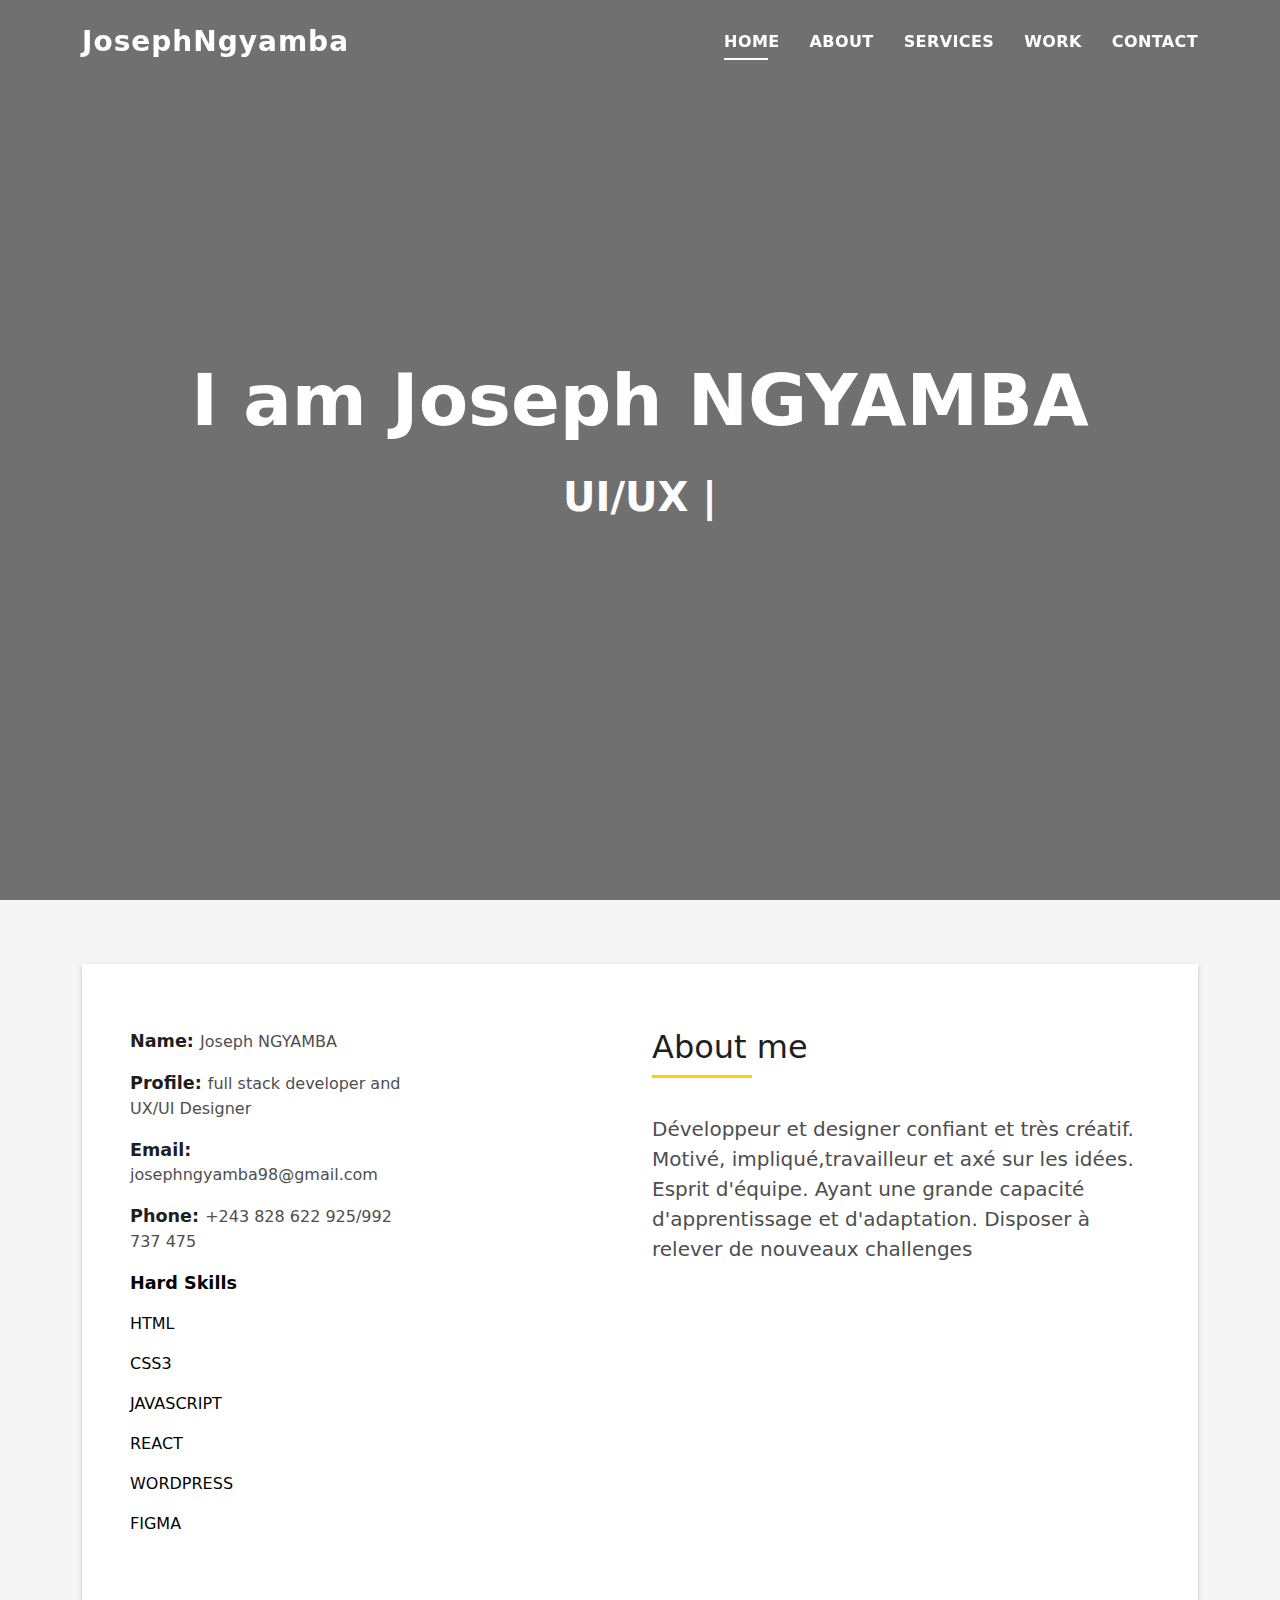
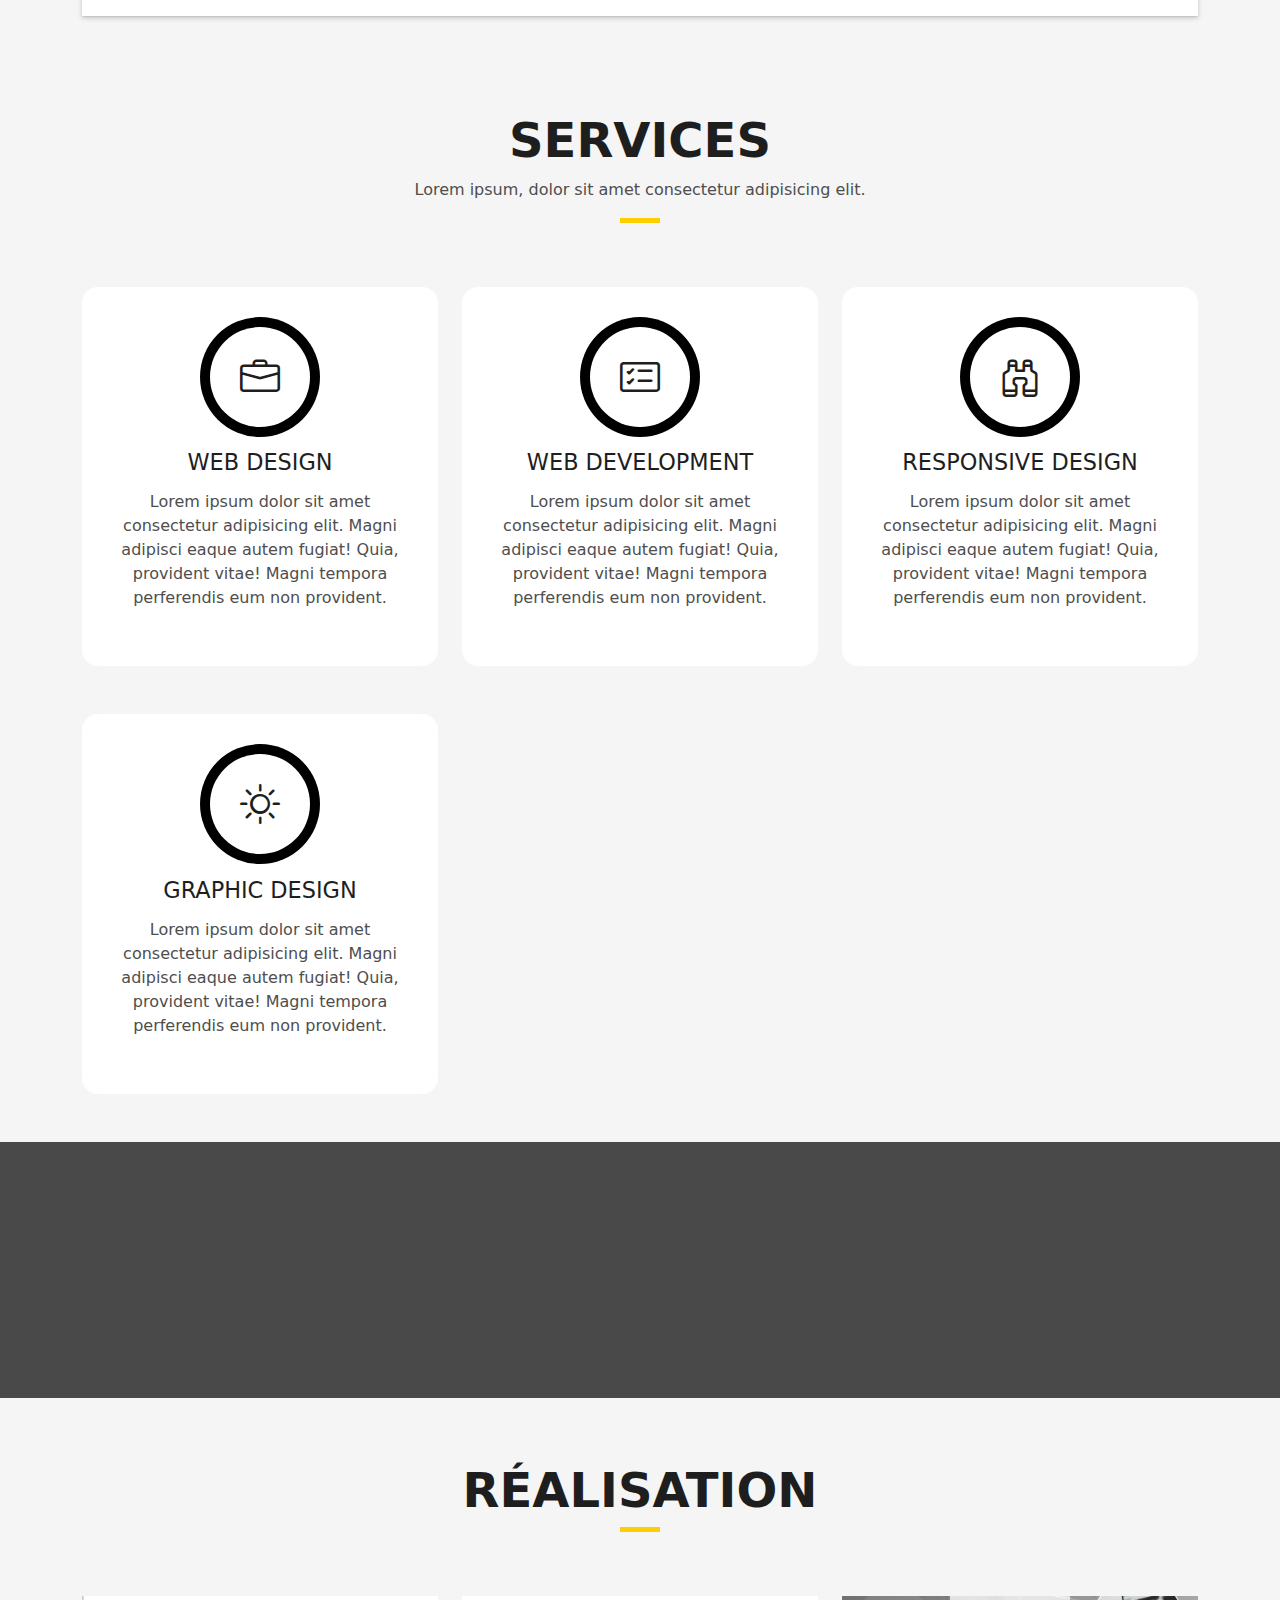
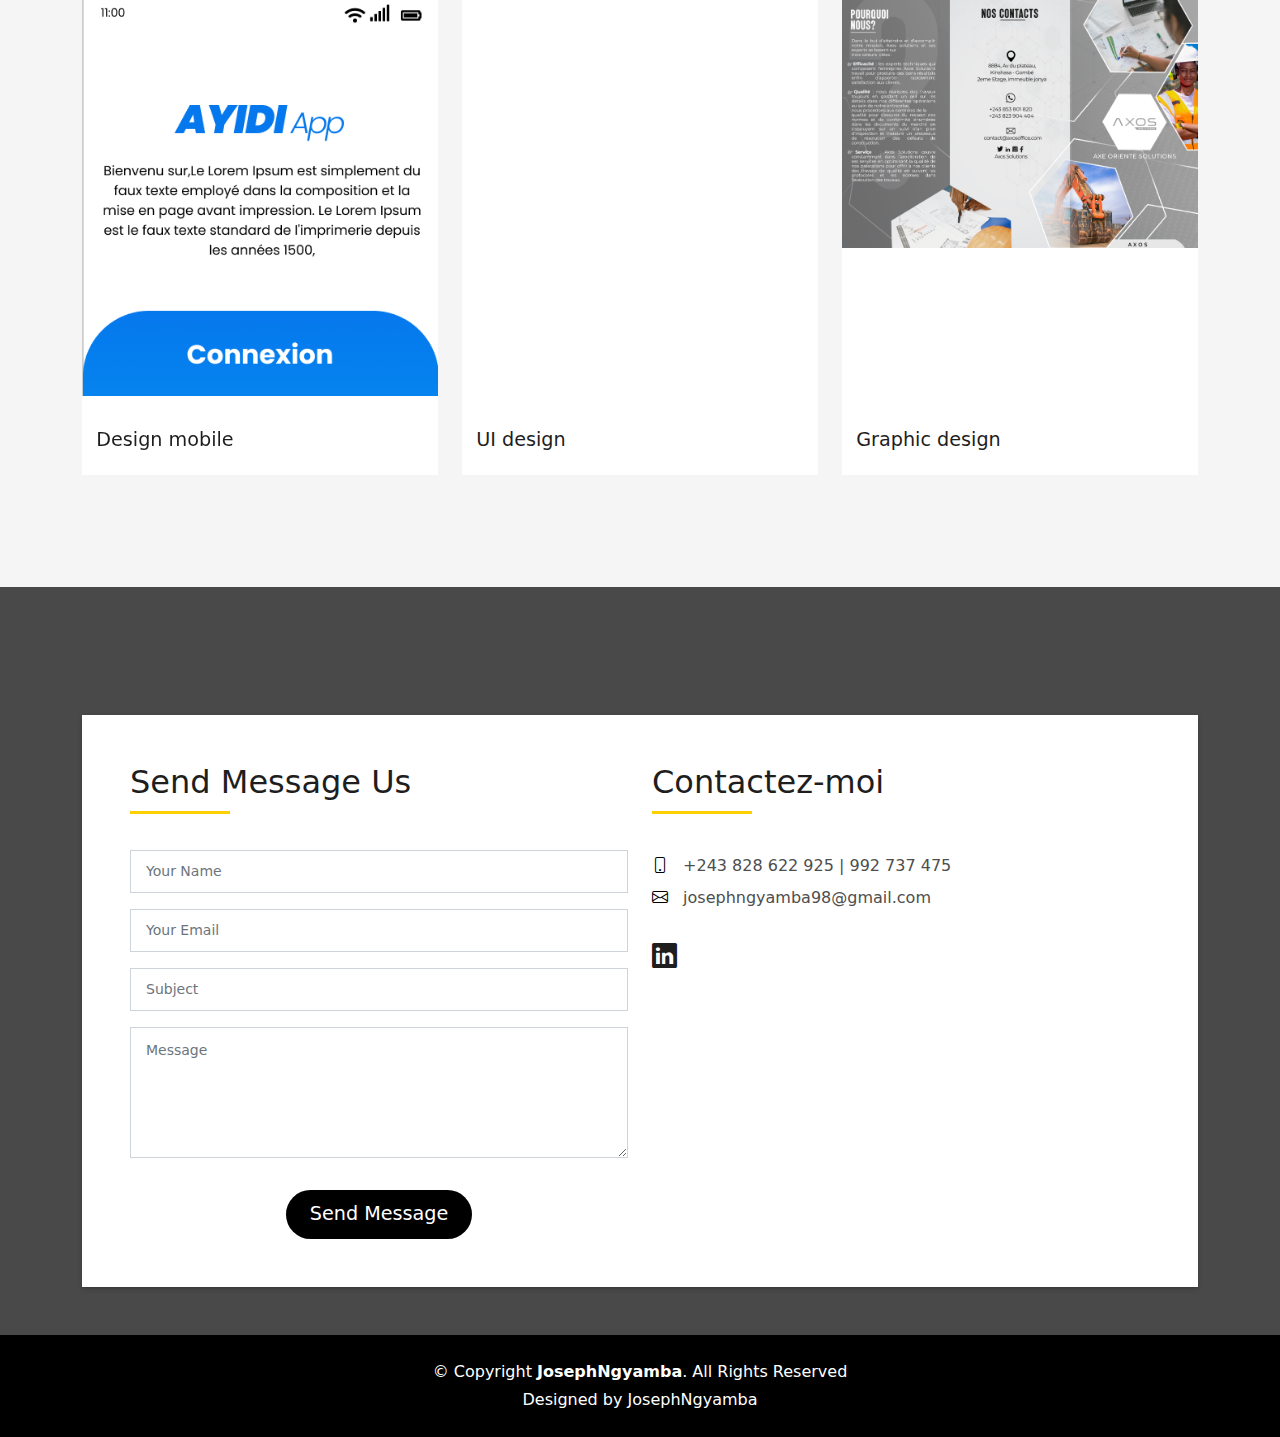
==== commit 9989775e: "latest" ====
--- a/index.html
+++ b/index.html
@@ -73,7 +73,7 @@
   </header><!-- End Header -->
 
   <!-- ======= Hero Section ======= -->
-  <div id="hero" class="hero route bg-image" style="background-image: url(assets/img/hero-bg.jpg)">
+  <div id="hero" class="hero route bg-image" style="background-image: url(assets/img/teaserImage_xxxx_croppedTeaserImage.jpg)">
     <div class="overlay-itro"></div>
     <div class="hero-content display-table">
       <div class="table-cell">
@@ -117,8 +117,9 @@
                     <p>HTML</p> 
                     <p>CSS3</p> 
                     <p>JAVASCRIPT</p>
-                    <p>React</p> 
-                    <p>Figma</p>
+                    <p>REACT</p> 
+                    <p>WORDPRESS</p>
+                    <p>FIGMA</p>
 
                   </div>
                 </div>
@@ -202,7 +203,7 @@
               </div>
             </div>
           </div>
-          <div class="col-md-4">
+          <!-- <div class="col-md-4">
             <div class="service-box">
               <div class="service-ico">
                 <span class="ico-circle"><i class="bi bi-bar-chart"></i></span>
@@ -216,7 +217,7 @@
                 </p>
               </div>
             </div>
-          </div>
+          </div> -->
           <div class="col-md-4">
             <div class="service-box">
               <div class="service-ico">
@@ -247,7 +248,7 @@
               </div>
             </div>
           </div>
-          <div class="col-md-4">
+          <!-- <div class="col-md-4">
             <div class="service-box">
               <div class="service-ico">
                 <span class="ico-circle"><i class="bi bi-calendar4-week"></i></span>
@@ -263,7 +264,7 @@
             </div>
           </div>
         </div>
-      </div>
+      </div> -->
     </section><!-- End Services Section -->
 
     <!-- ======= Counter Section ======= -->
@@ -338,9 +339,9 @@
         <div class="row">
           <div class="col-md-4">
             <div class="work-box">
-              <a href="assets/img/work-1.jpg" data-gallery="portfolioGallery" class="portfolio-lightbox">
+              <a href="assets/img/iPhone 14 Pro Max - 2.png" data-gallery="portfolioGallery" class="portfolio-lightbox">
                 <div class="work-img">
-                  <img src="assets/img/work-1.jpg" alt="" class="img-fluid">
+                  <img src="assets/img/iPhone 14 Pro Max - 2.png" alt="" class="img-fluid">
                 </div>
               </a>
               <div class="work-content">
@@ -348,12 +349,12 @@
                   <div class="col-sm-8">
                     <h2 class="w-title">Design mobile</h2>
                     <div class="w-more">
-                      <span class="w-ctegory">Web Design</span> / <span class="w-date">18 Sep. 2018</span>
+                      <!-- <span class="w-ctegory">Web Design</span> / <span class="w-date">18 Sep. 2018</span> -->
                     </div>
                   </div>
                   <div class="col-sm-4">
                     <div class="w-like">
-                      <a href="portfolio-details.html"> <span class="bi bi-plus-circle"></span></a>
+                      <!-- <a href="portfolio-details.html"> <span class="bi bi-plus-circle"></span></a> -->
                     </div>
                   </div>
                 </div>
@@ -362,9 +363,9 @@
           </div>
           <div class="col-md-4">
             <div class="work-box">
-              <a href="assets/img/work-2.jpg" data-gallery="portfolioGallery" class="portfolio-lightbox">
+              <a href="assets/img/MacBook Pro 16_ - 1 (1).png" data-gallery="portfolioGallery" class="portfolio-lightbox">
                 <div class="work-img">
-                  <img src="assets/img/work-2.jpg" alt="" class="img-fluid">
+                  <img src="assets/img/MacBook Pro 16_ - 1 (1).png" alt="" class="img-fluid">
                 </div>
               </a>
               <div class="work-content">
@@ -372,12 +373,12 @@
                   <div class="col-sm-8">
                     <h2 class="w-title">UI design</h2>
                     <div class="w-more">
-                      <span class="w-ctegory">Web Design</span> / <span class="w-date">18 Sep. 2018</span>
+                      <!-- <span class="w-ctegory">Web Design</span> / <span class="w-date">18 Sep. 2018</span> -->
                     </div>
                   </div>
                   <div class="col-sm-4">
                     <div class="w-like">
-                      <a href="portfolio-details.html"> <span class="bi bi-plus-circle"></span></a>
+                      <!-- <a href="#"> <span class="bi bi-plus-circle"></span></a> -->
                     </div>
                   </div>
                 </div>
@@ -386,20 +387,20 @@
           </div>
           <div class="col-md-4">
             <div class="work-box">
-              <a href="assets/img/work-3.jpg" data-gallery="portfolioGallery" class="portfolio-lightbox">
+              <a href="assets/img/Axos depliant R.jpg" data-gallery="portfolioGallery" class="portfolio-lightbox">
                 <div class="work-img">
-                  <img src="assets/img/work-3.jpg" alt="" class="img-fluid">
+                  <img src="assets/img/Axos depliant R.jpg" alt="" class="img-fluid">
                 </div>
               </a>
               <div class="work-content">
                 <div class="row">
                   <div class="col-sm-8">
-                    <h2 class="w-title">Mavrito Lana Dere</h2>
+                    <h2 class="w-title">Graphic design</h2>
                     <div class="w-more">
-                      <span class="w-ctegory">Web Design</span> / <span class="w-date">18 Sep. 2018</span>
-                    </div>
-                  </div>
-                  <div class="col-sm-4">
+                      <!-- <span class="w-ctegory">Web Design</span>  -->
+                    </div>
+                  </div>
+                  <!-- <div class="col-sm-4">
                     <div class="w-like">
                       <a href="portfolio-details.html"> <span class="bi bi-plus-circle"></span></a>
                     </div>
@@ -444,7 +445,7 @@
                   <div class="col-sm-8">
                     <h2 class="w-title">Studio Lena Mado</h2>
                     <div class="w-more">
-                      <span class="w-ctegory">Web Design</span> / <span class="w-date">18 Sep. 2018</span>
+                      <span class="w-ctegory">Web Design</span>
                     </div>
                   </div>
                   <div class="col-sm-4">
@@ -468,21 +469,21 @@
                   <div class="col-sm-8">
                     <h2 class="w-title">Studio Big Bang</h2>
                     <div class="w-more">
-                      <span class="w-ctegory">Web Design</span> / <span class="w-date">18 Sep. 2017</span>
+                      <span class="w-ctegory">Web Design</span> 
                     </div>
                   </div>
                   <div class="col-sm-4">
                     <div class="w-like">
-                      <a href="portfolio-details.html"> <span class="bi bi-plus-circle"></span></a>
-                    </div>
-                  </div>
-                </div>
-              </div>
-            </div>
-          </div>
-
-        </div>
-      </div>
+                      <a href="#"> <span class="bi bi-plus-circle"></span></a>
+                    </div>
+                  </div>
+                </div>
+              </div>
+            </div>
+          </div>
+
+        </div>
+      </div> -->
     </section><!-- End Portfolio Section -->
 
     <!-- ======= Testimonials Section ======= -->
@@ -711,17 +712,13 @@
                     </div>
                     <div class="more-info">
                       <ul class="list-ico">
-                        <li><span class="bi bi-geo-alt"></span> 6, Tabora Kinshasa/Gombe</li>
                         <li><span class="bi bi-phone"></span> +243 828 622 925 | 992 737 475</li>
-                        <li><span class="bi bi-envelope"></span> josephngyamba98@example.com</li>
+                        <li><span class="bi bi-envelope"></span> josephngyamba98@gmail.com</li>
                       </ul>
                     </div>
                     <div class="socials">
                       <ul>
-                        <li><a href=""><i class="bi bi-facebook" ></i></a></li>
-                        <li><a href=""><i class="bi bi-instagram"></i></a></li>
-                        <li><a href=""><i class="bi bi-twitter"></i></a></li>
-                        <li><a href=""><i class="bi bi-linkedin" class="link"></i></a></li>
+                        <li><a href="https://www.linkedin.com/in/joseph-ngyamba-9767aa23b/"><i class="bi bi-linkedin" class="link"></i></a></li>
                       </ul>
                     </div>
                   </div>
--- a/assets/css/style.css
+++ b/assets/css/style.css
@@ -960,6 +960,7 @@
 .work-img {
   display: block;
   overflow: hidden;
+  height: 400px;
 }
 
 .work-img img {
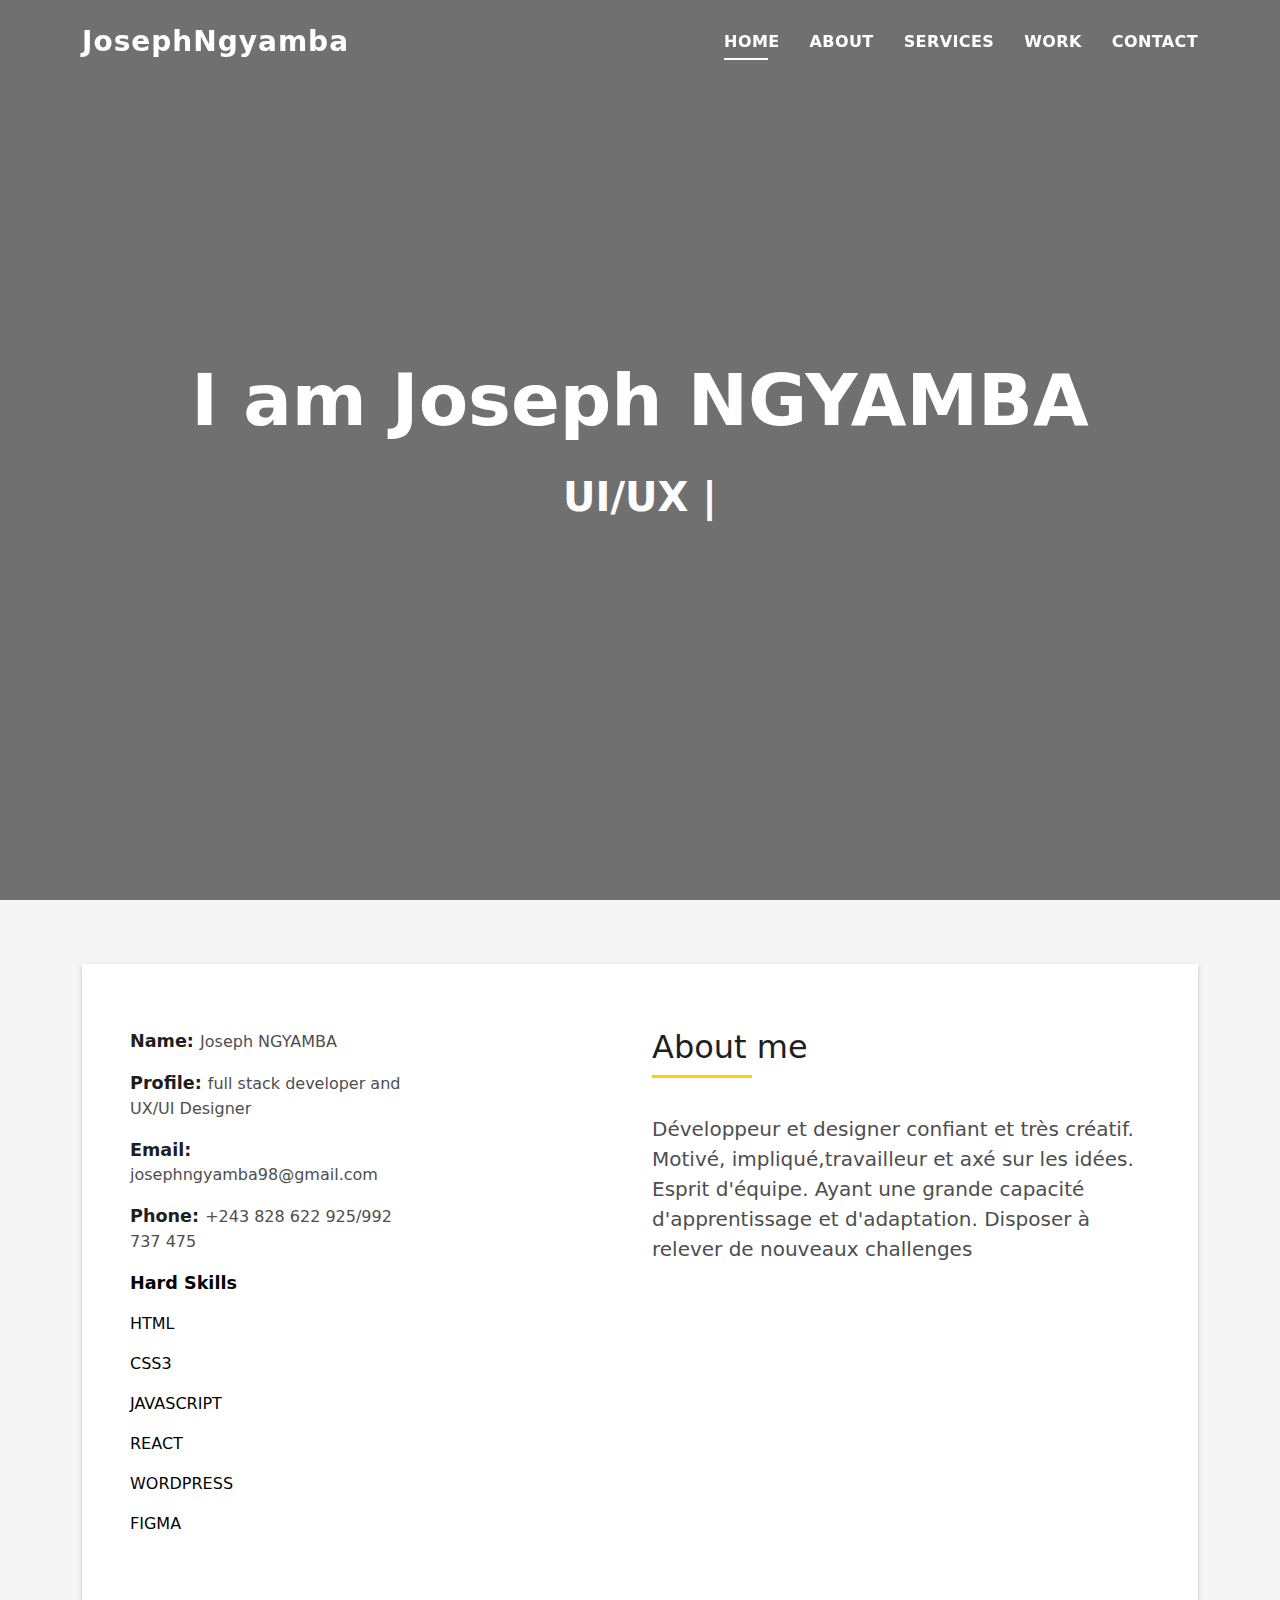
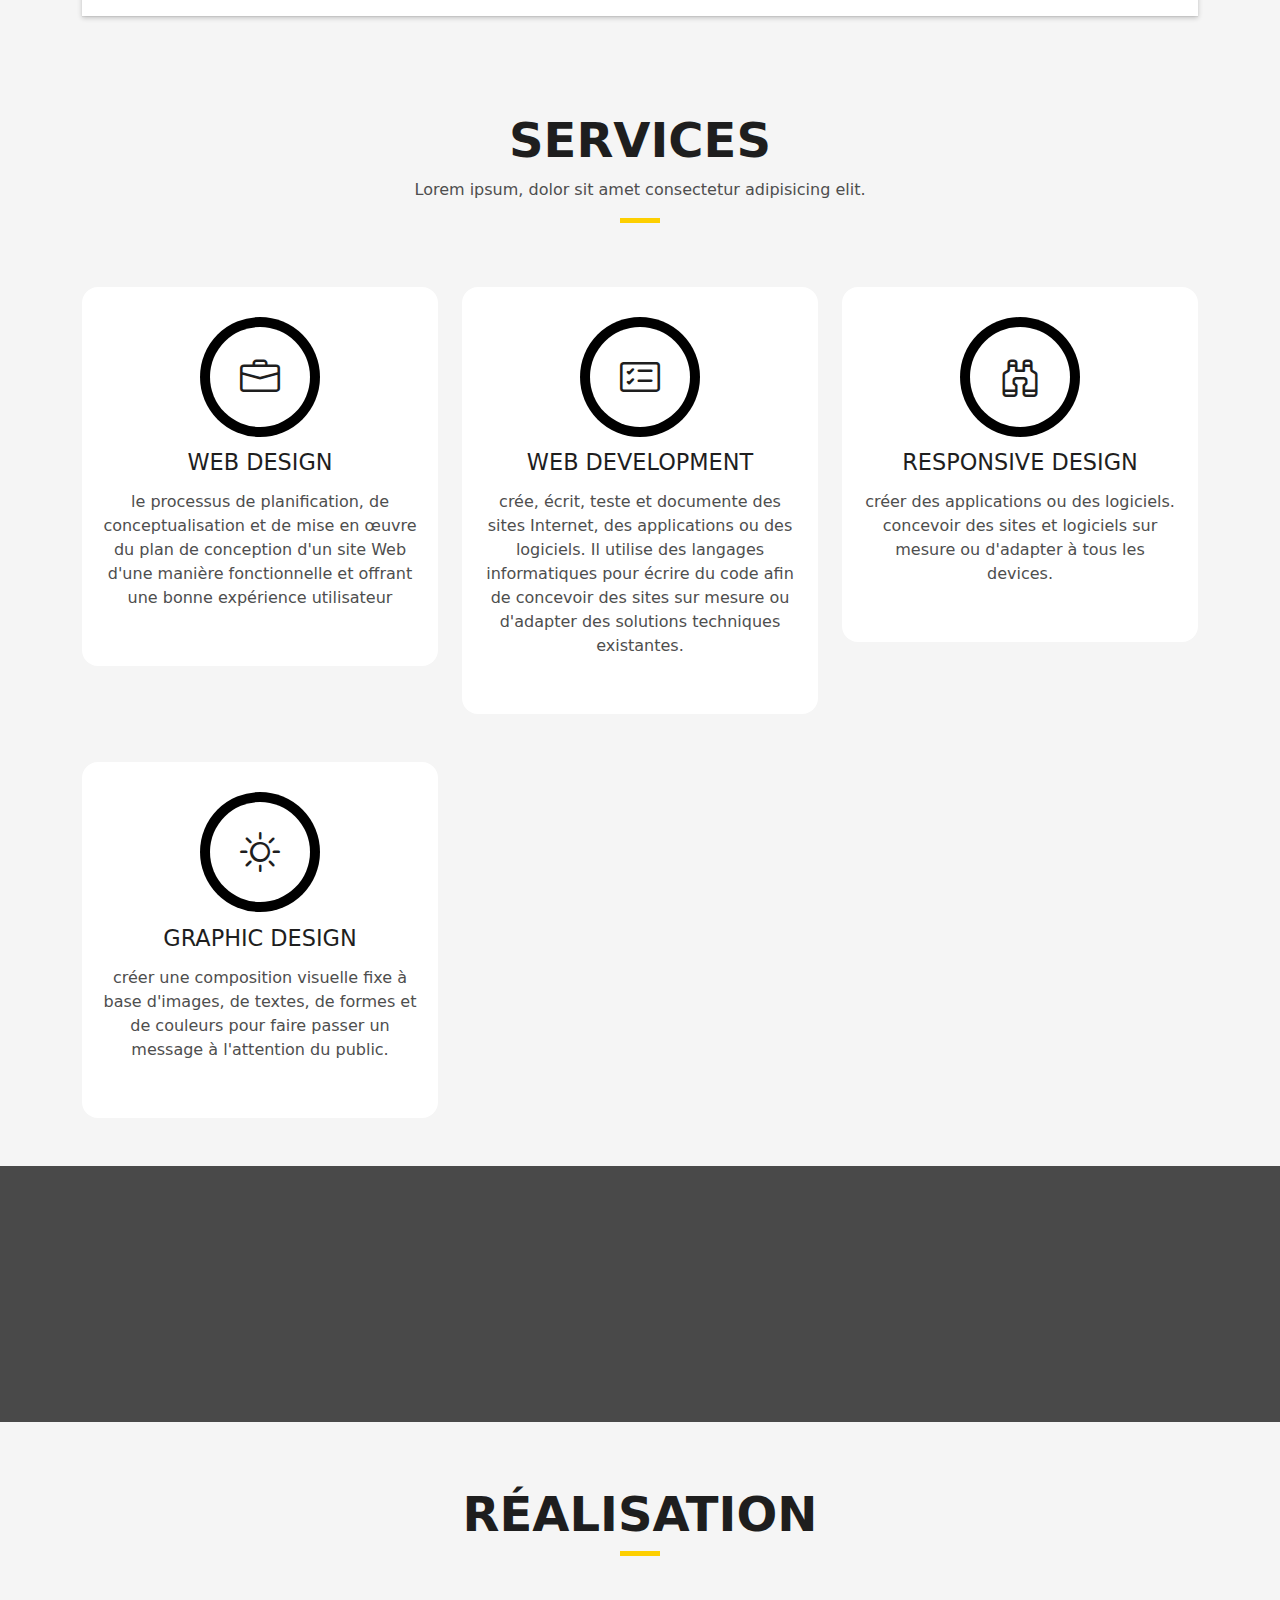
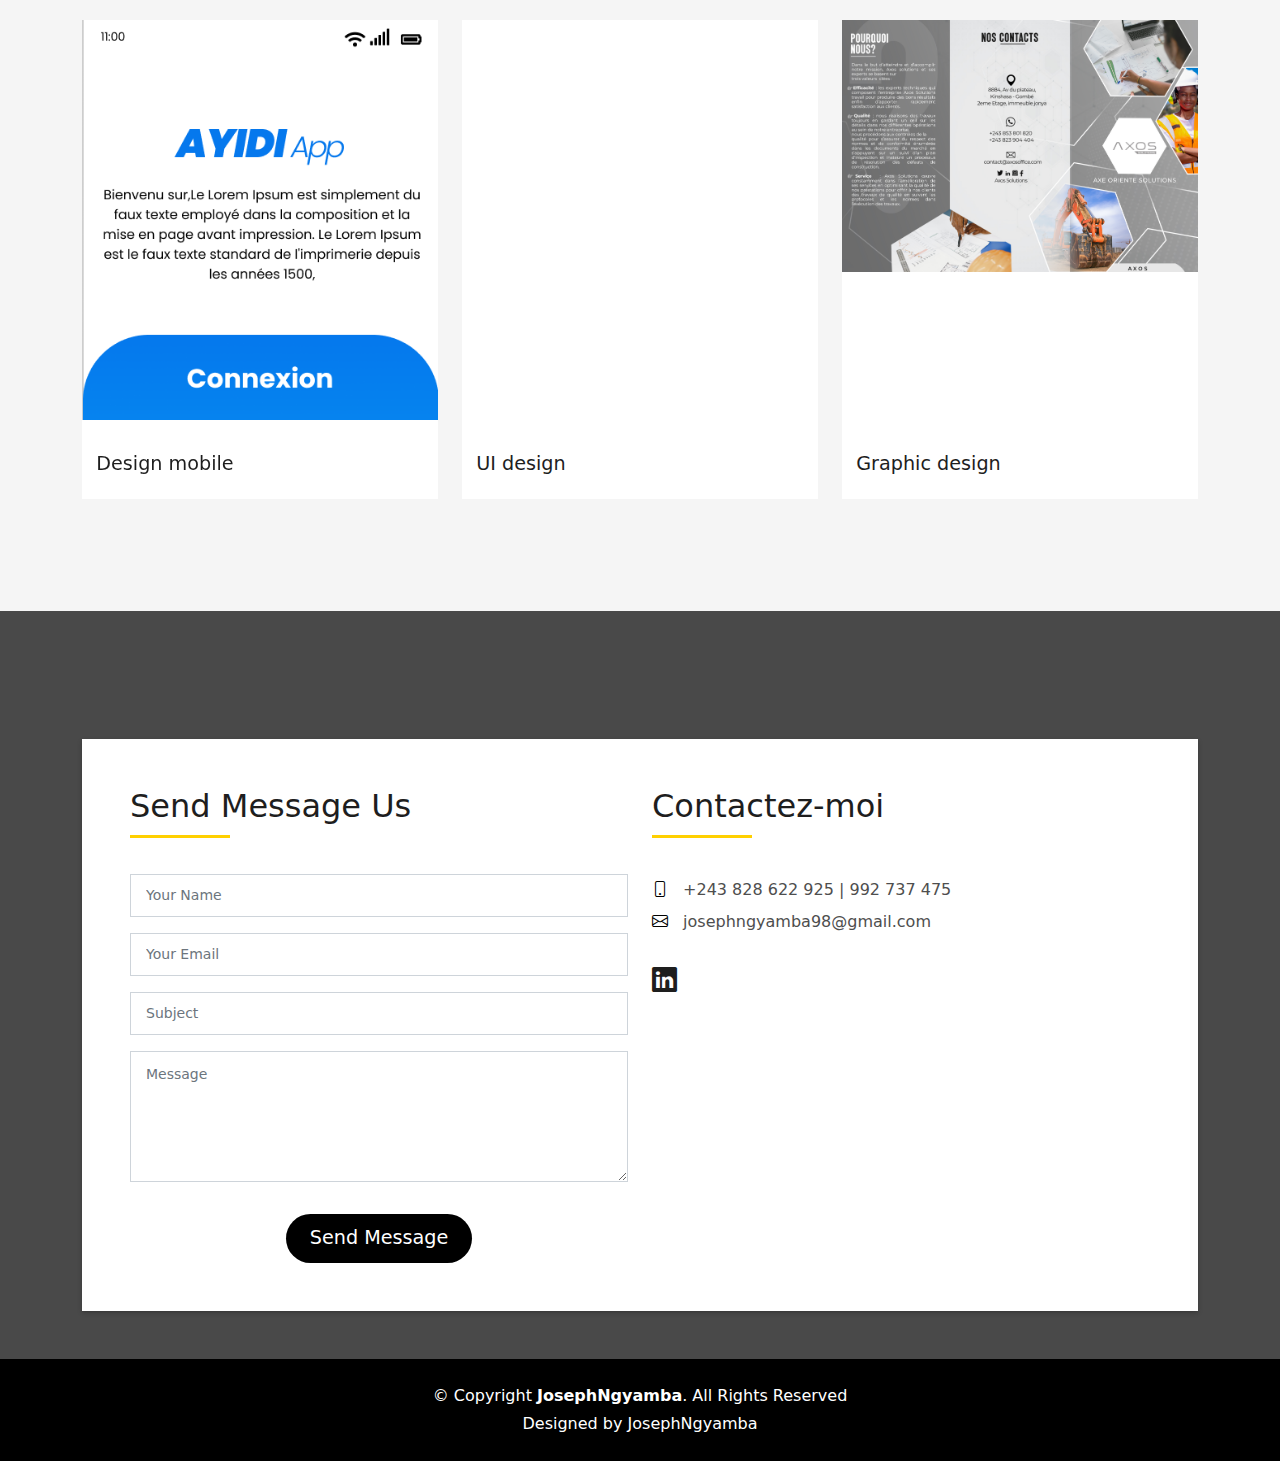
==== commit ba1cc571: "latest2" ====
--- a/index.html
+++ b/index.html
@@ -181,9 +181,8 @@
               <div class="service-content">
                 <h2 class="s-title">Web Design</h2>
                 <p class="s-description text-center">
-                  Lorem ipsum dolor sit amet consectetur adipisicing elit. Magni adipisci eaque autem fugiat! Quia,
-                  provident vitae! Magni
-                  tempora perferendis eum non provident.
+                 le processus de planification, de conceptualisation et de mise en œuvre du plan de conception d'un site Web d'une manière 
+                 fonctionnelle et offrant une bonne expérience utilisateur
                 </p>
               </div>
             </div>
@@ -196,9 +195,8 @@
               <div class="service-content">
                 <h2 class="s-title">Web Development</h2>
                 <p class="s-description text-center">
-                  Lorem ipsum dolor sit amet consectetur adipisicing elit. Magni adipisci eaque autem fugiat! Quia,
-                  provident vitae! Magni
-                  tempora perferendis eum non provident.
+                  crée, écrit, teste et documente des sites Internet, des applications ou des logiciels. Il utilise des langages informatiques pour écrire du code afin de concevoir des sites
+                   sur mesure ou d'adapter des solutions techniques existantes.
                 </p>
               </div>
             </div>
@@ -226,9 +224,8 @@
               <div class="service-content">
                 <h2 class="s-title">Responsive Design</h2>
                 <p class="s-description text-center">
-                  Lorem ipsum dolor sit amet consectetur adipisicing elit. Magni adipisci eaque autem fugiat! Quia,
-                  provident vitae! Magni
-                  tempora perferendis eum non provident.
+                  créer des applications ou des logiciels. concevoir des sites et logiciels
+                   sur mesure ou d'adapter à tous les devices.
                 </p>
               </div>
             </div>
@@ -241,9 +238,8 @@
               <div class="service-content">
                 <h2 class="s-title">Graphic Design</h2>
                 <p class="s-description text-center">
-                  Lorem ipsum dolor sit amet consectetur adipisicing elit. Magni adipisci eaque autem fugiat! Quia,
-                  provident vitae! Magni
-                  tempora perferendis eum non provident.
+                  créer une composition visuelle fixe à base d'images, de textes, de formes et de couleurs 
+                  pour faire passer un message à l'attention du public.
                 </p>
               </div>
             </div>
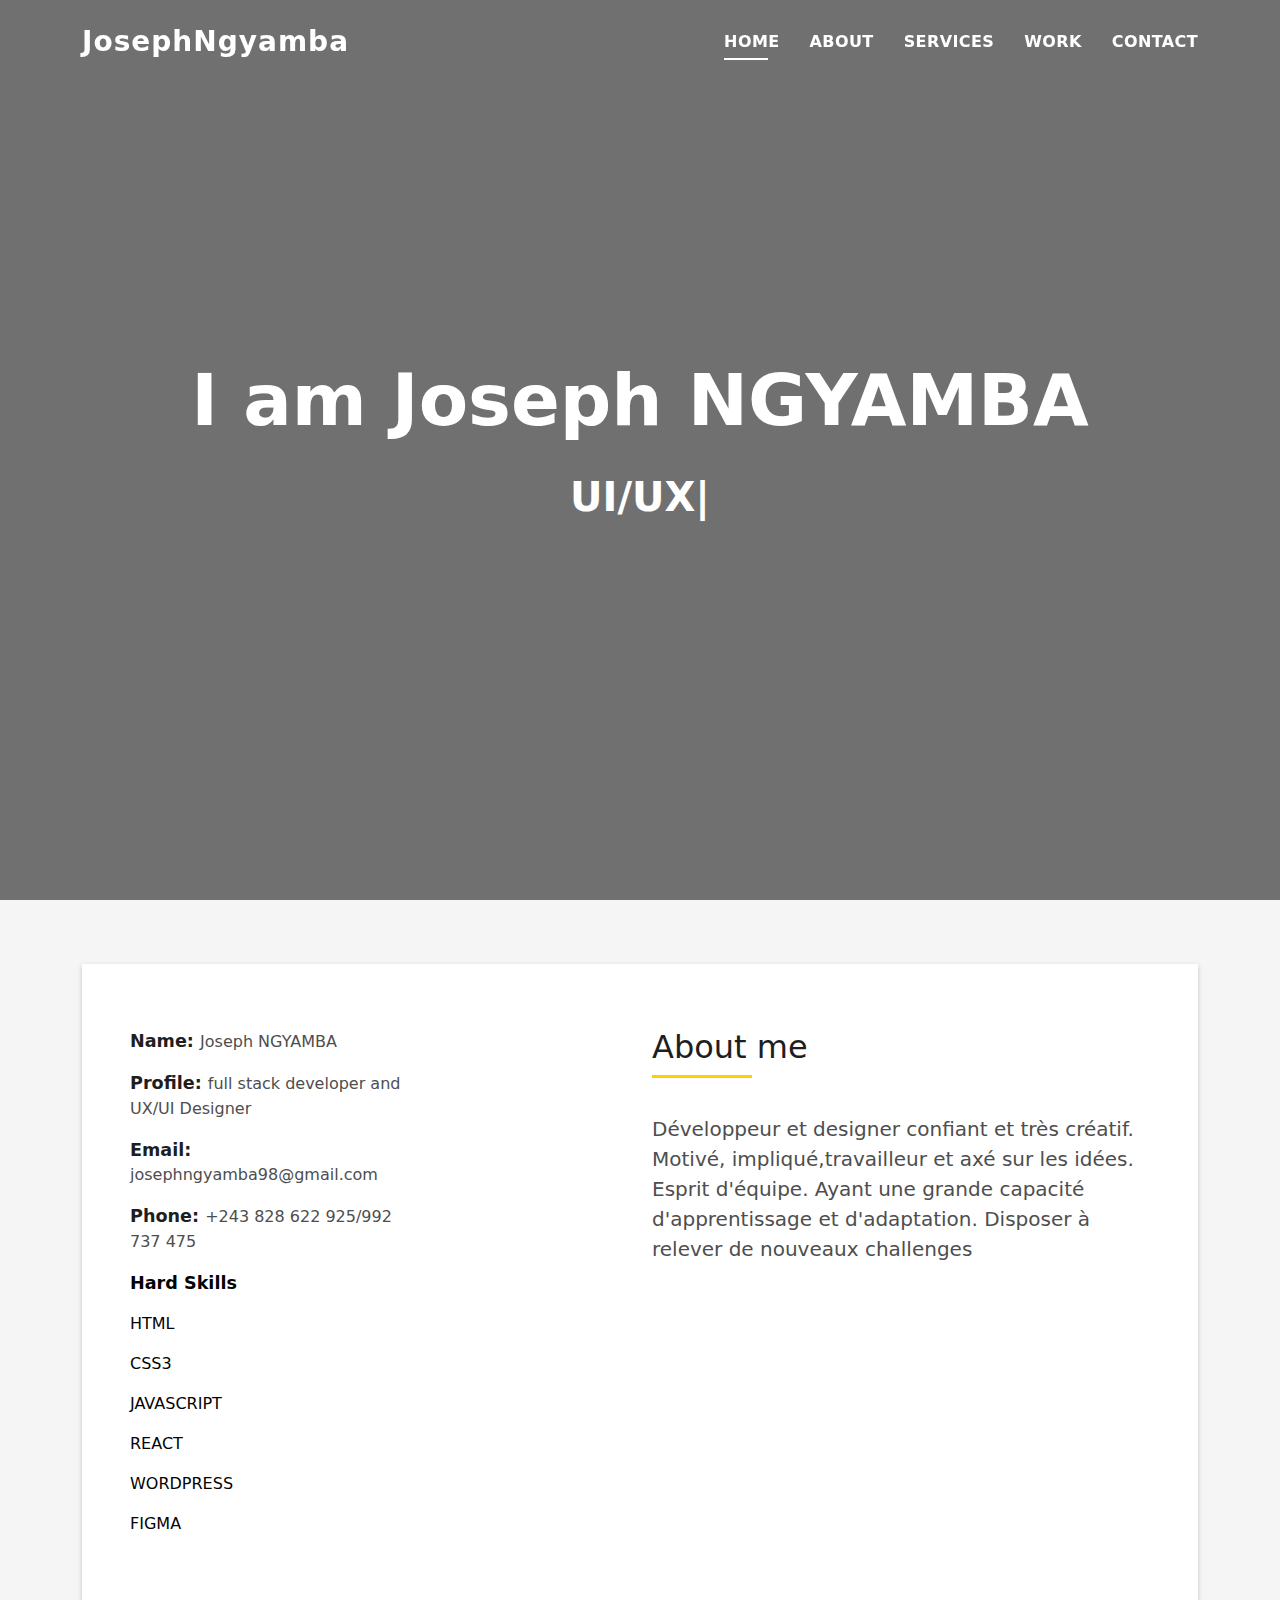
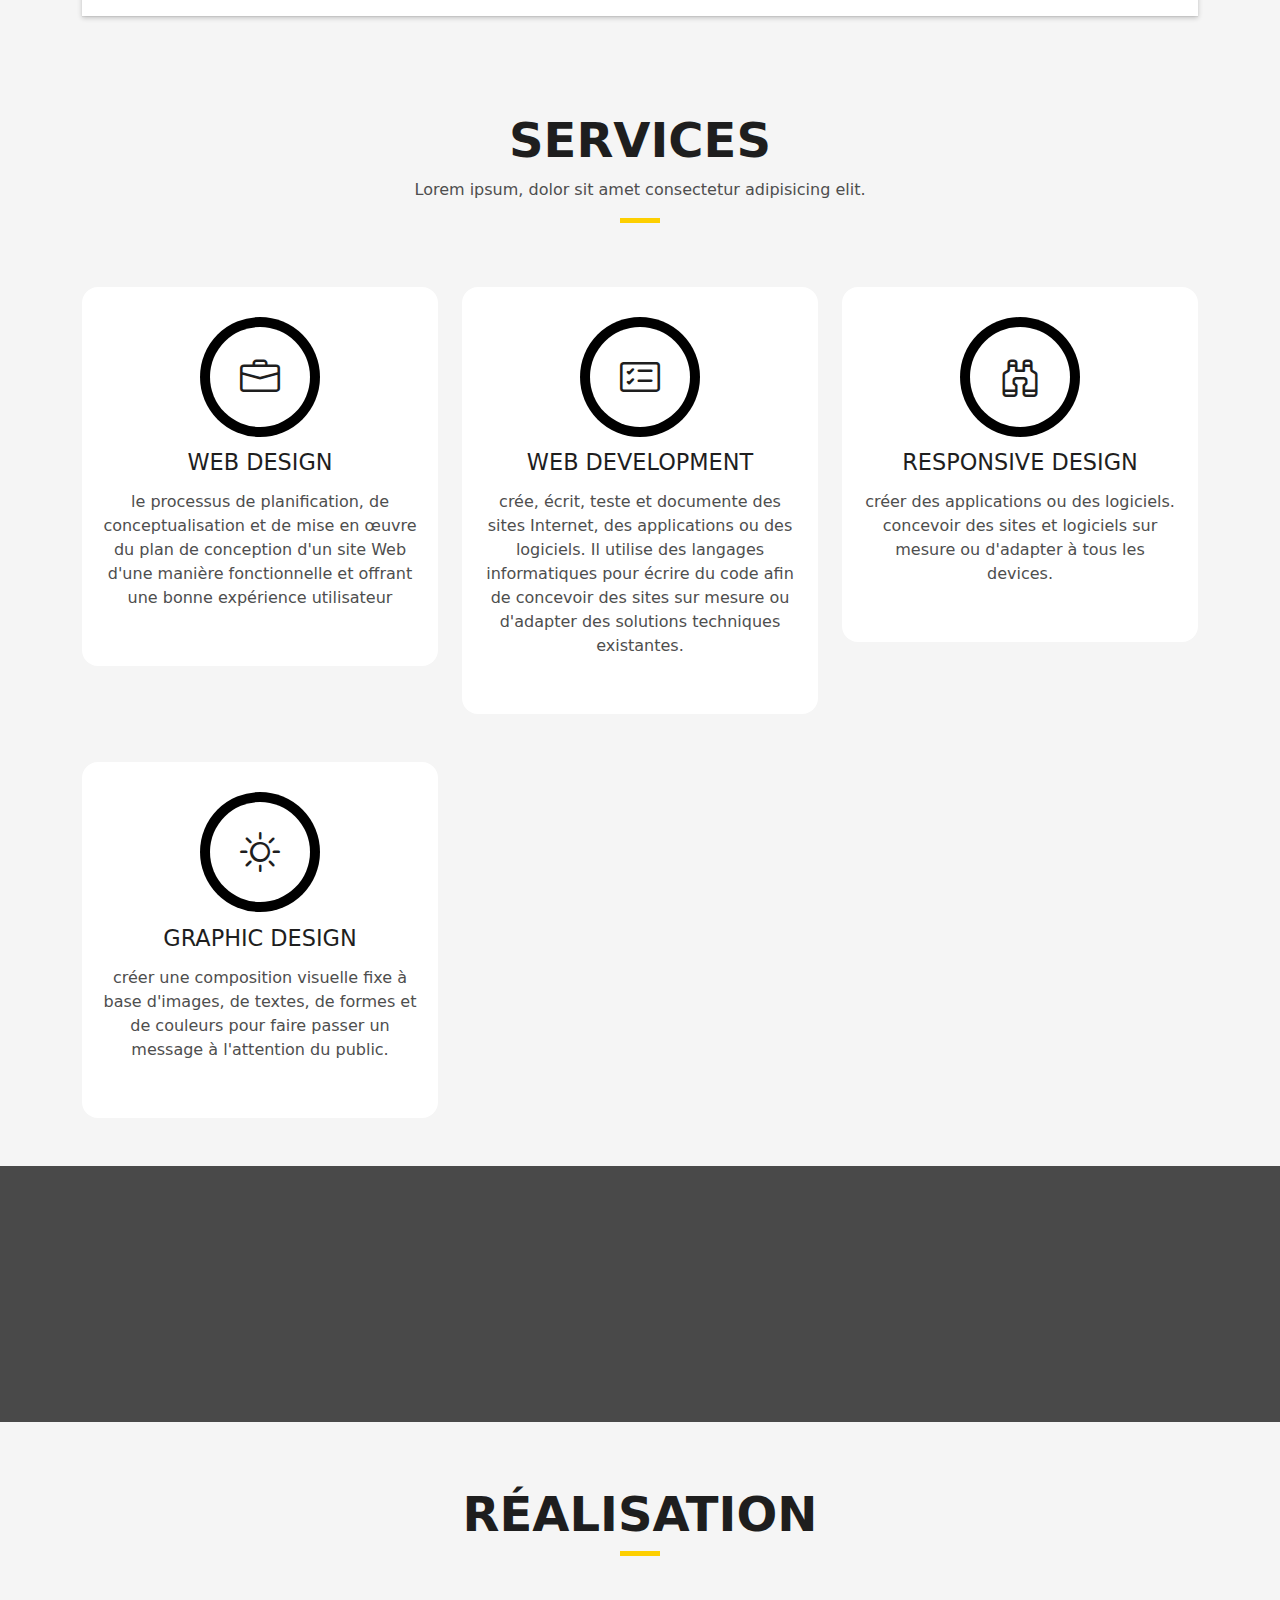
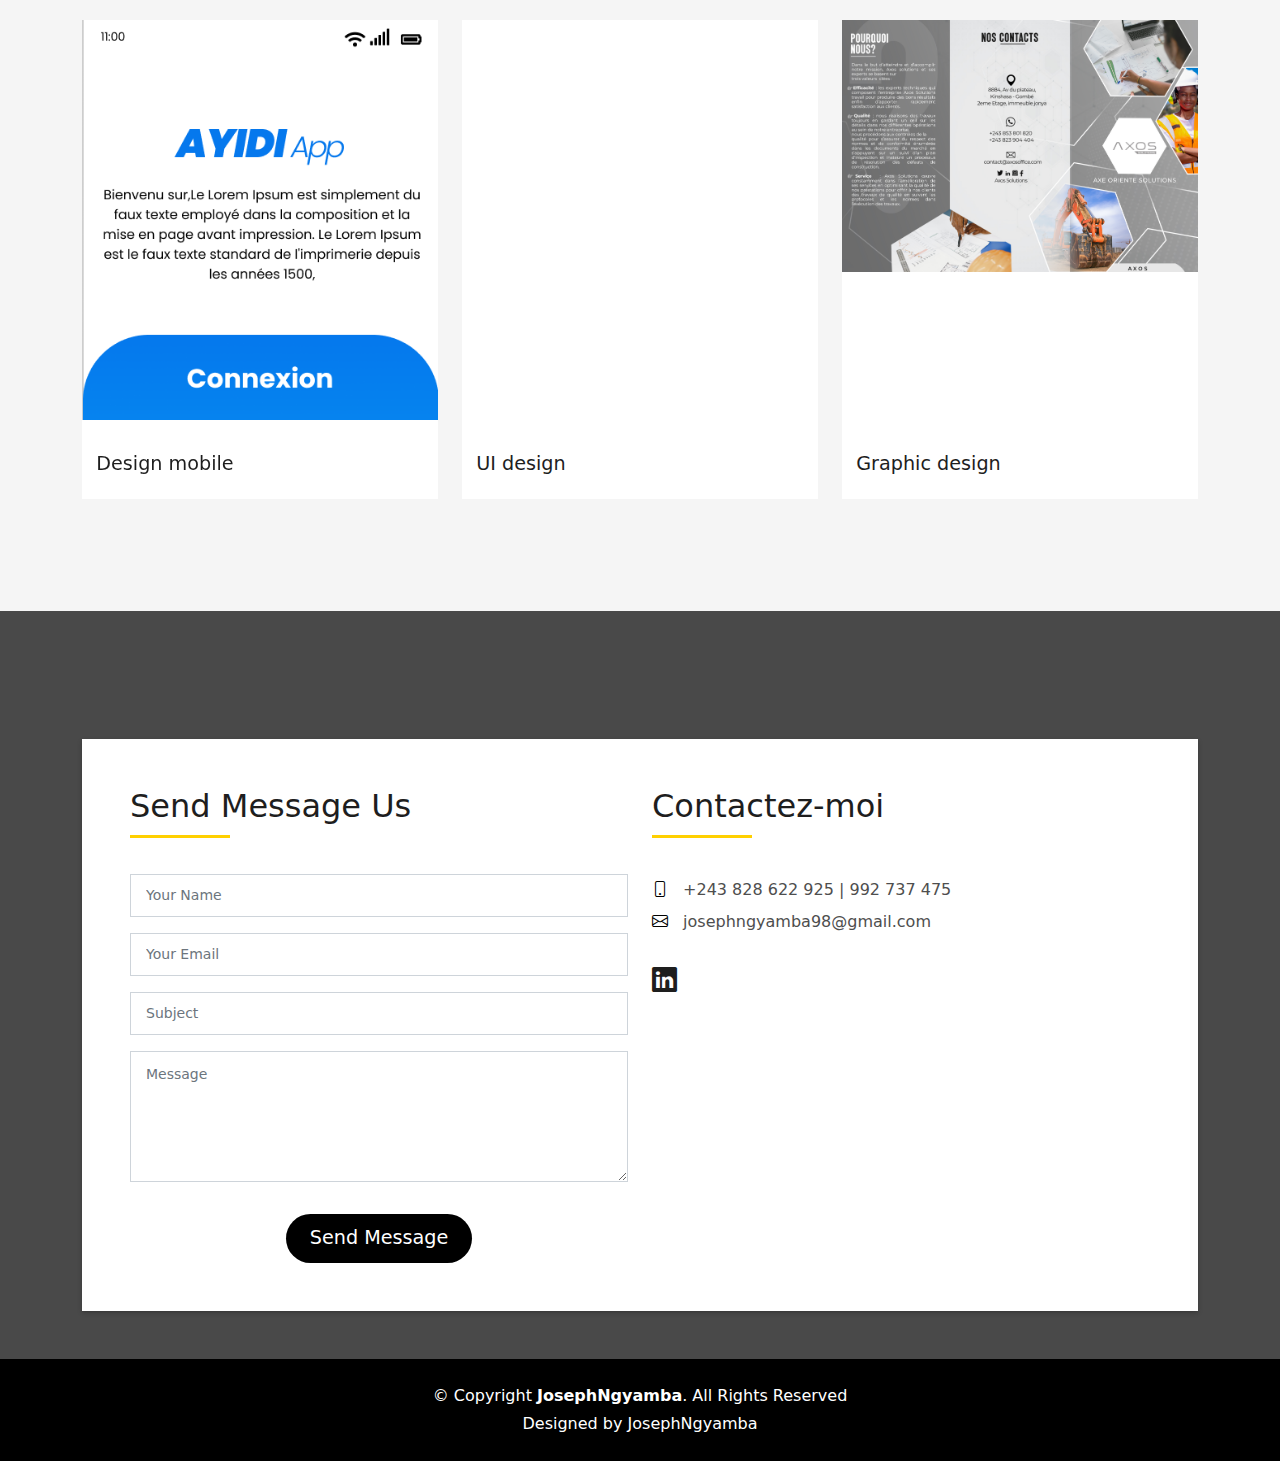
==== commit efc11594: "addlogo" ====
--- a/index.html
+++ b/index.html
@@ -10,8 +10,8 @@
   <meta content="" name="keywords">
 
   <!-- Favicons -->
-  <link href="assets/img/favicon.png" rel="icon">
-  <link href="assets/img/apple-touch-icon.png" rel="apple-touch-icon">
+  <link href="assets/img/J-ART GRADIENT LOGO.png" rel="icon">
+  <link href="assets/img/J-ART GRADIENT LOGO.png" rel="apple-touch-icon">
 
   <!-- Vendor CSS Files -->
   <link href="assets/vendor/bootstrap/css/bootstrap.min.css" rel="stylesheet">
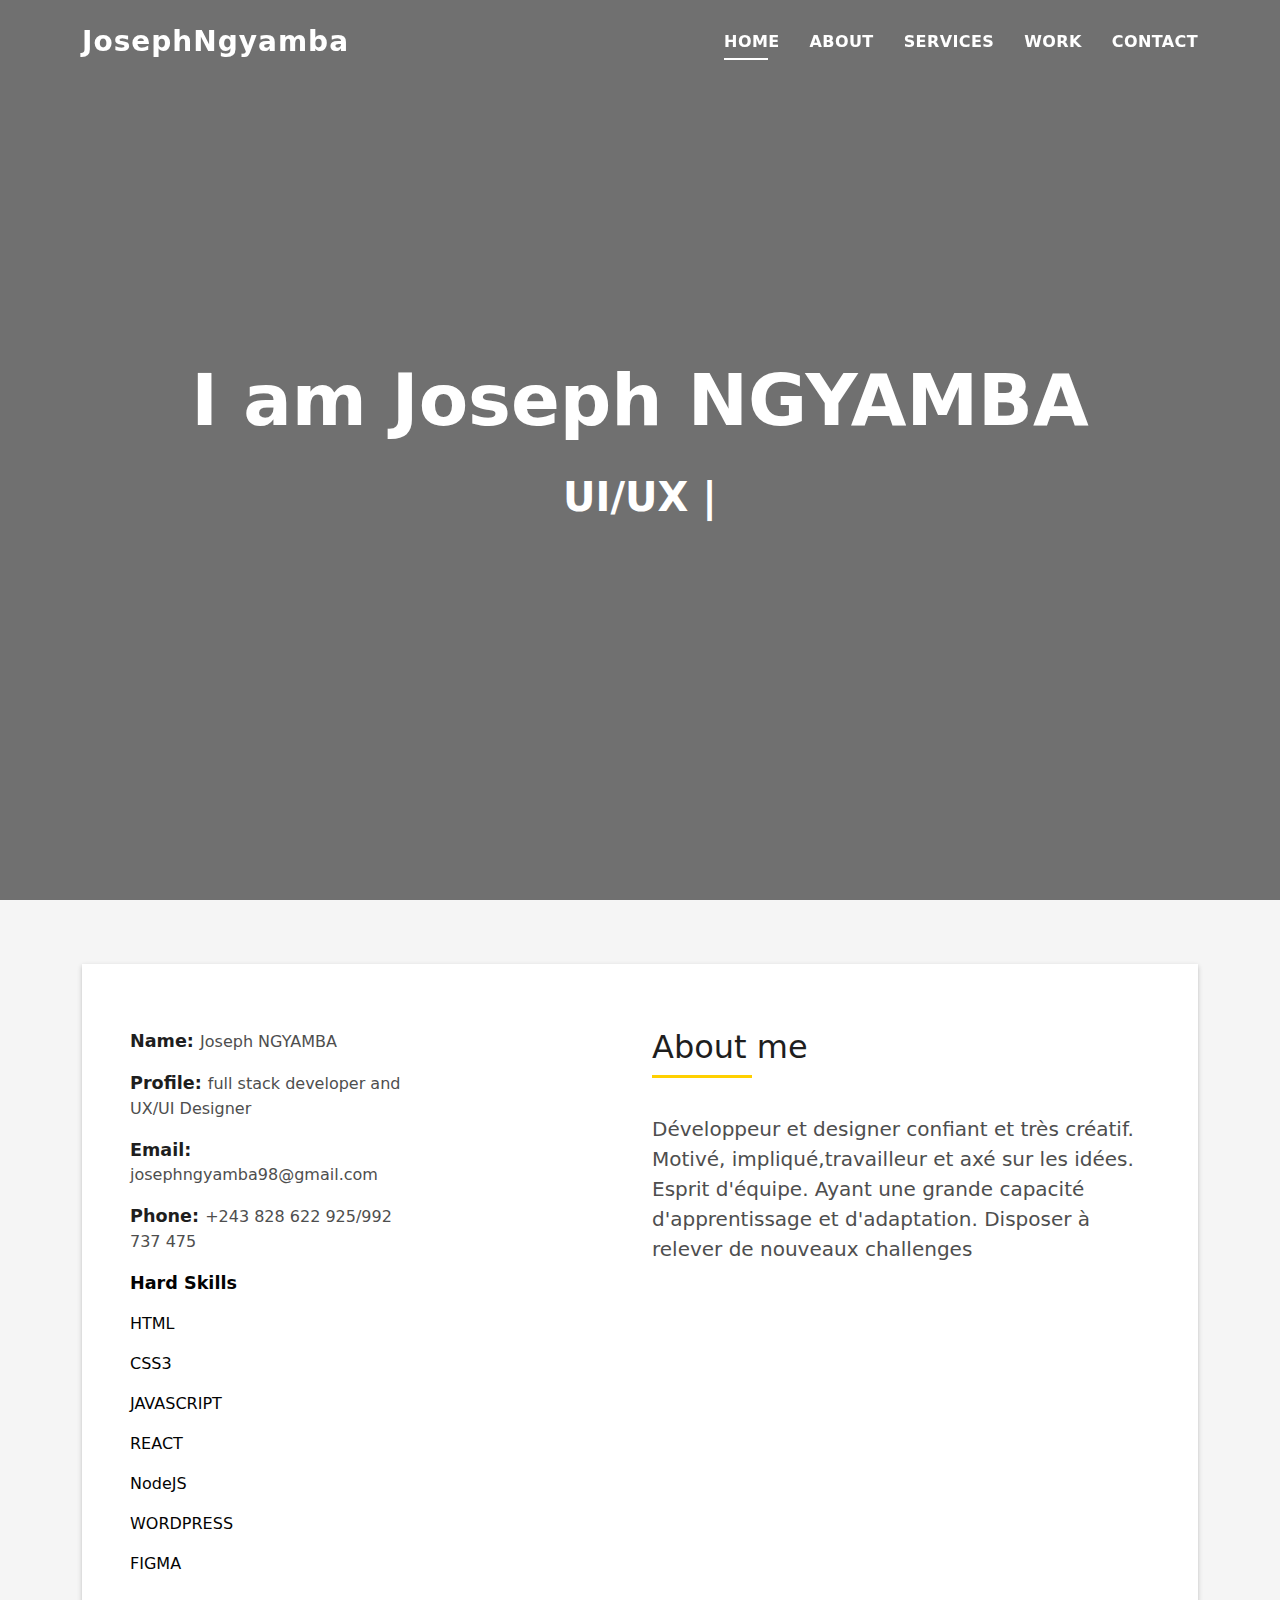
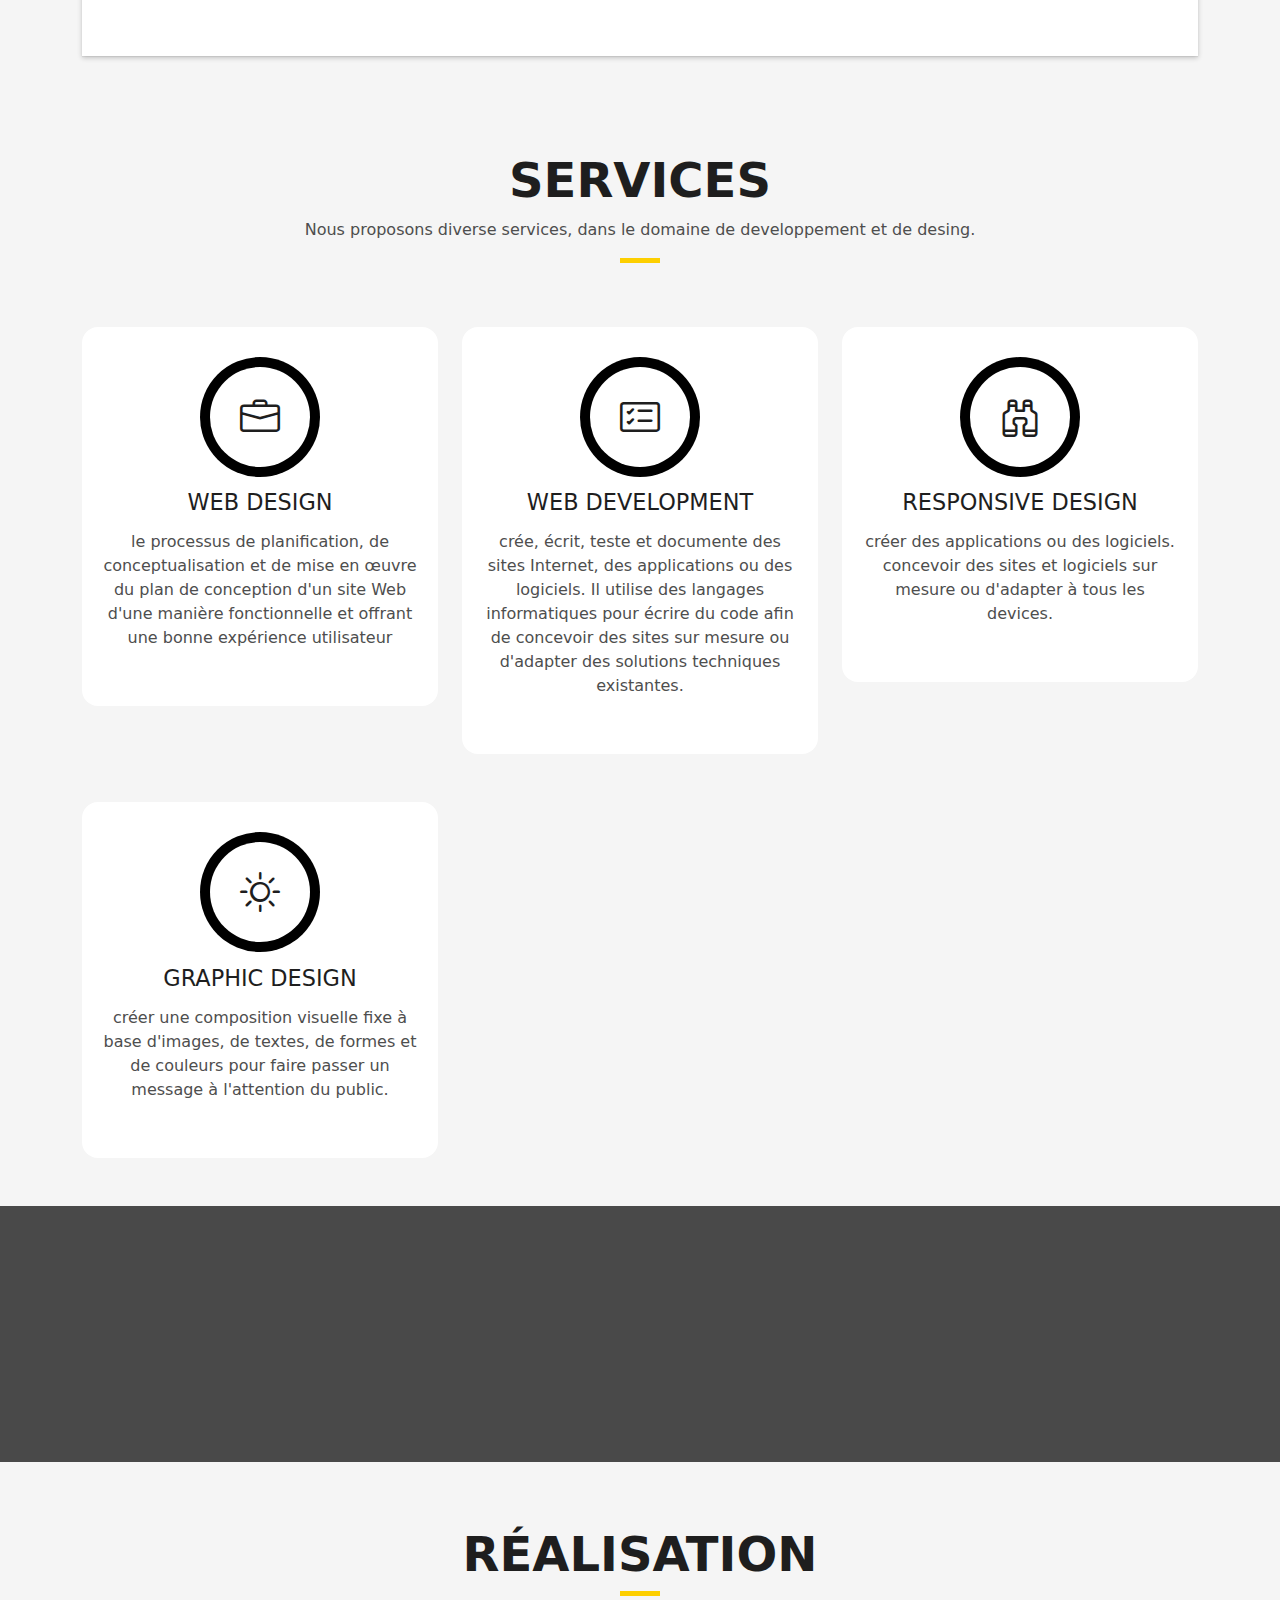
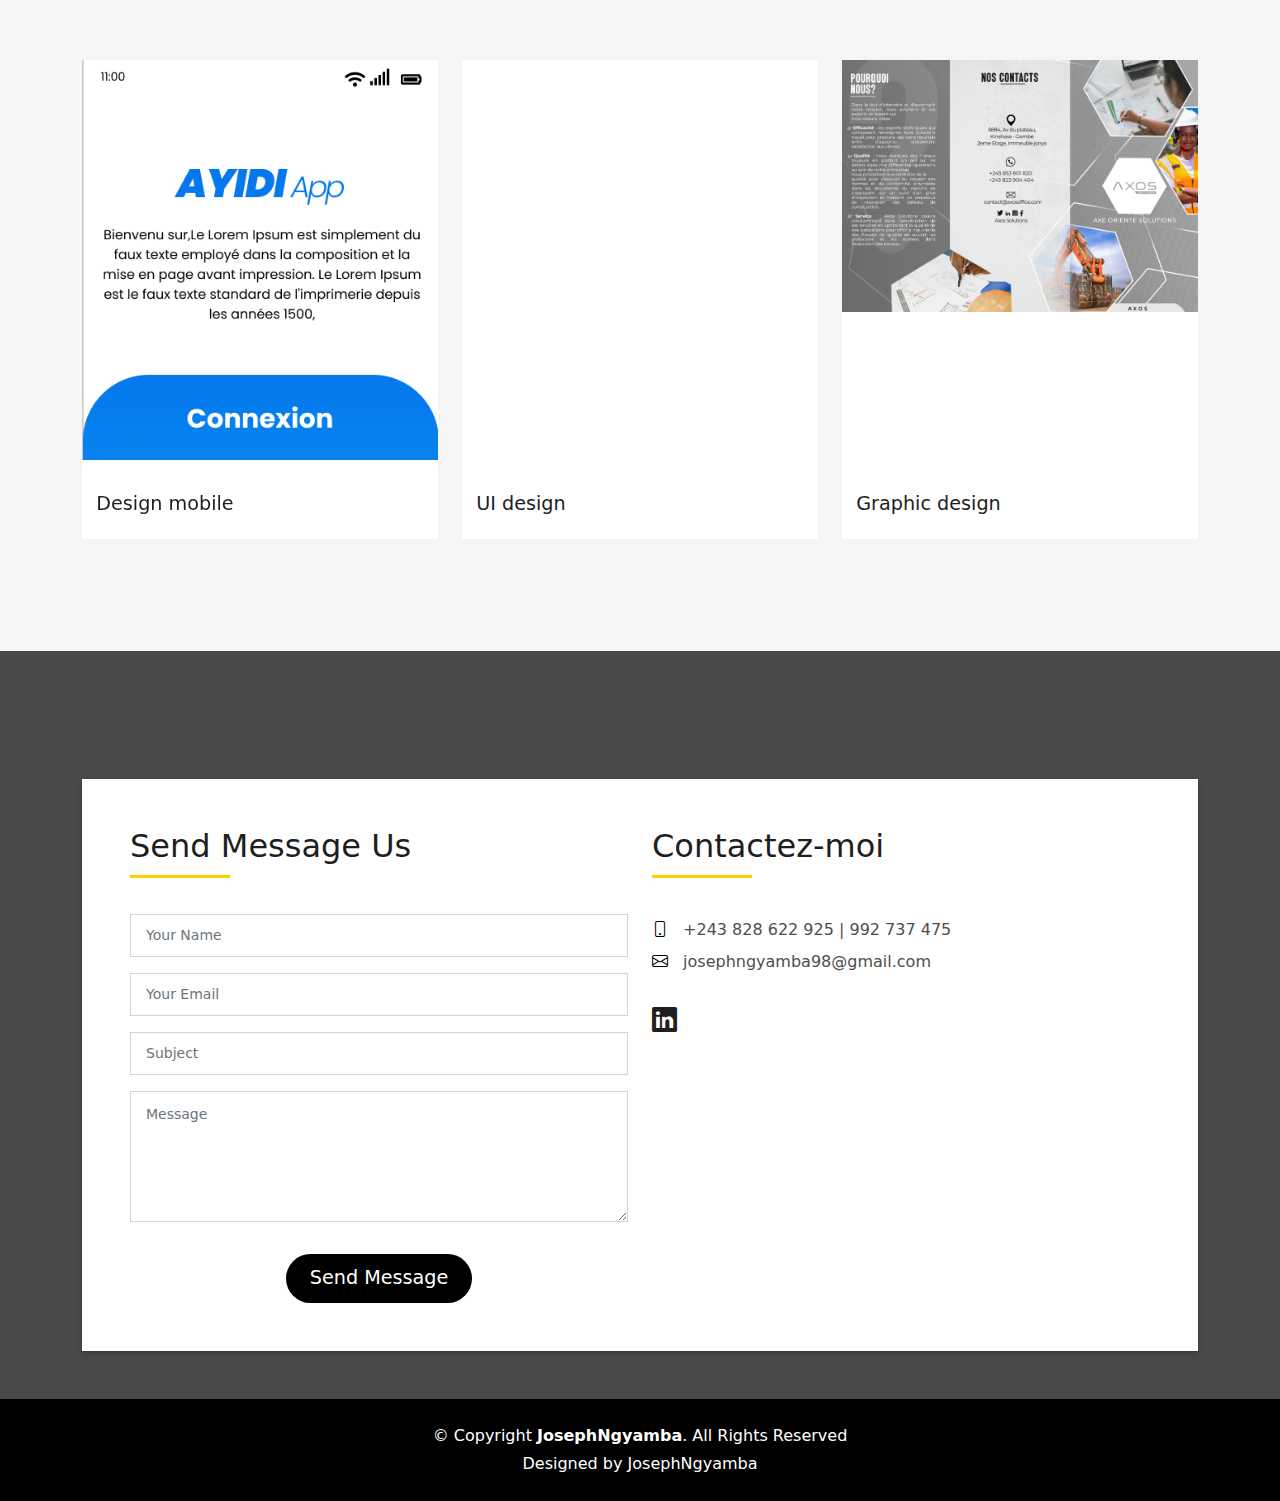
==== commit 7fe7c1a3: "complet" ====
--- a/index.html
+++ b/index.html
@@ -118,6 +118,7 @@
                     <p>CSS3</p> 
                     <p>JAVASCRIPT</p>
                     <p>REACT</p> 
+                    <p>NodeJS</p>
                     <p>WORDPRESS</p>
                     <p>FIGMA</p>
 
@@ -166,7 +167,7 @@
                 Services
               </h3>
               <p class="subtitle-a">
-                Lorem ipsum, dolor sit amet consectetur adipisicing elit.
+               Nous proposons diverse services, dans le domaine de developpement et de desing.
               </p>
               <div class="line-mf"></div>
             </div>
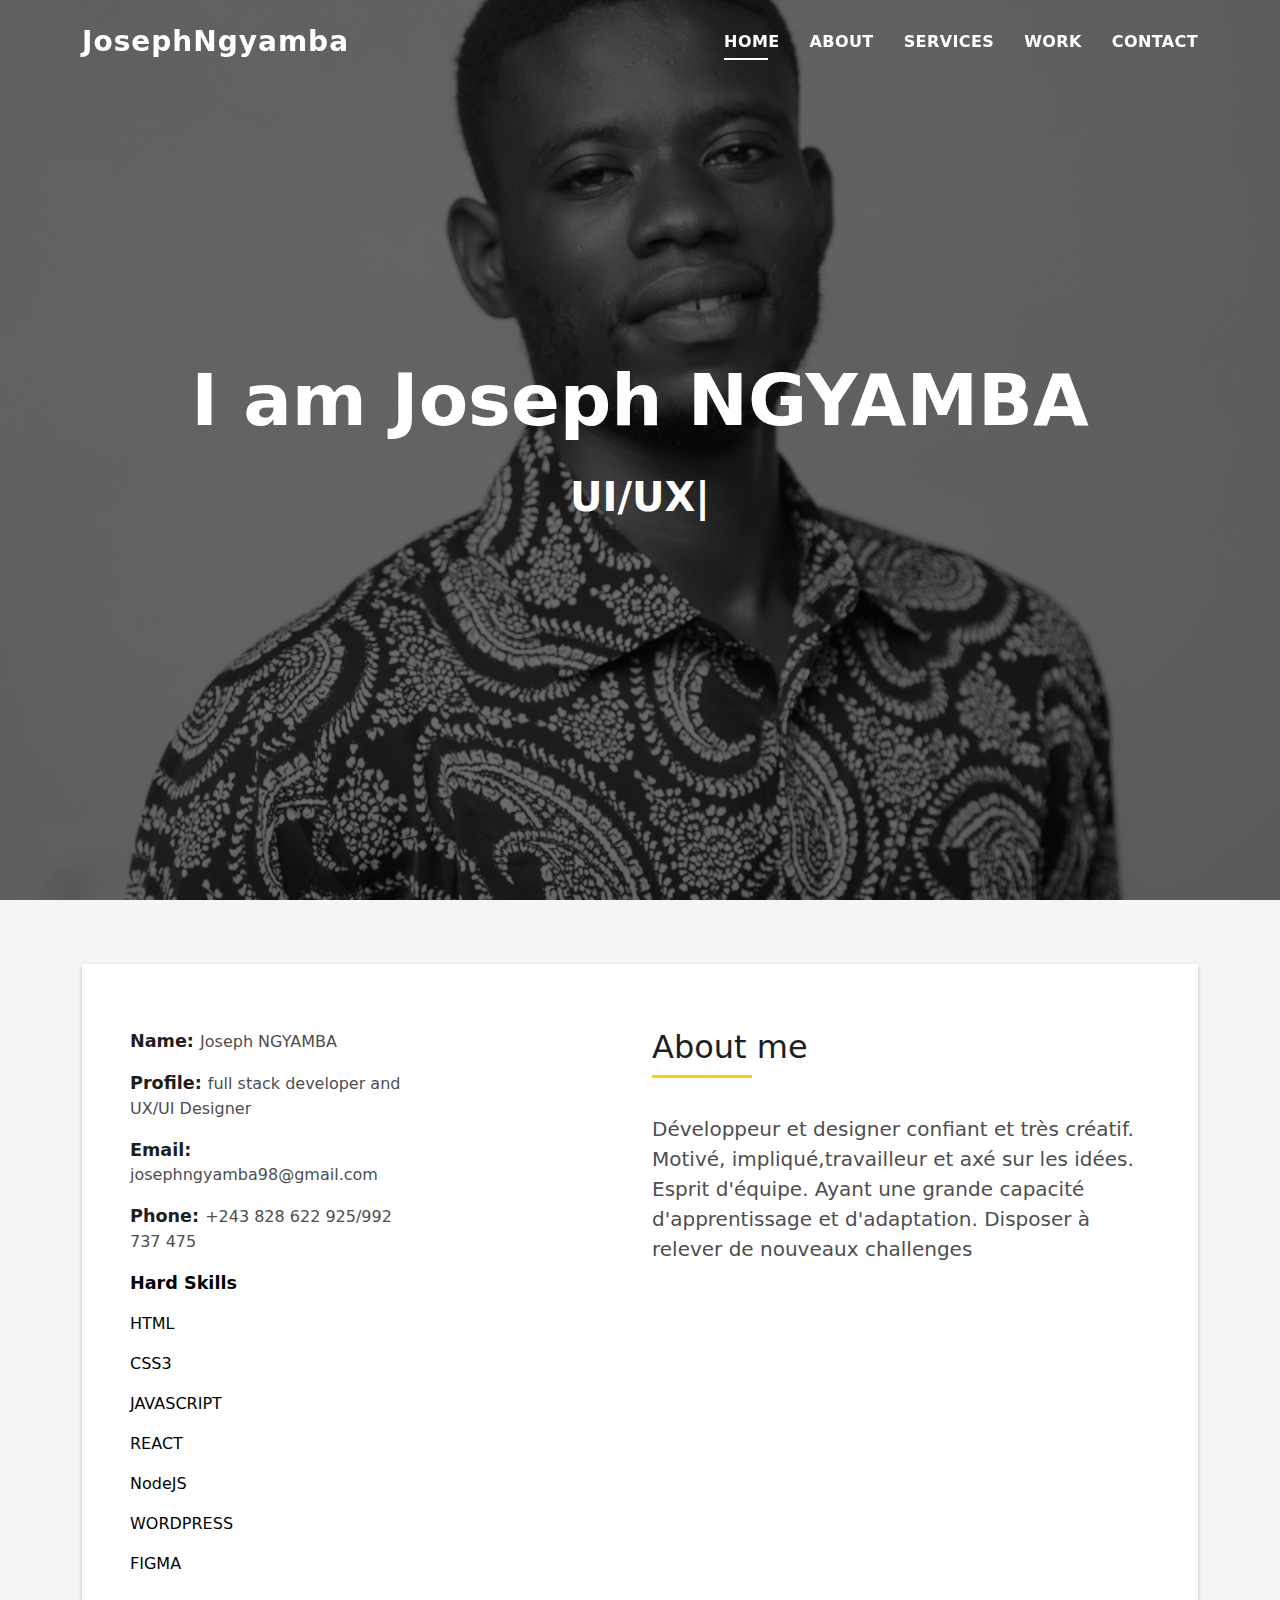
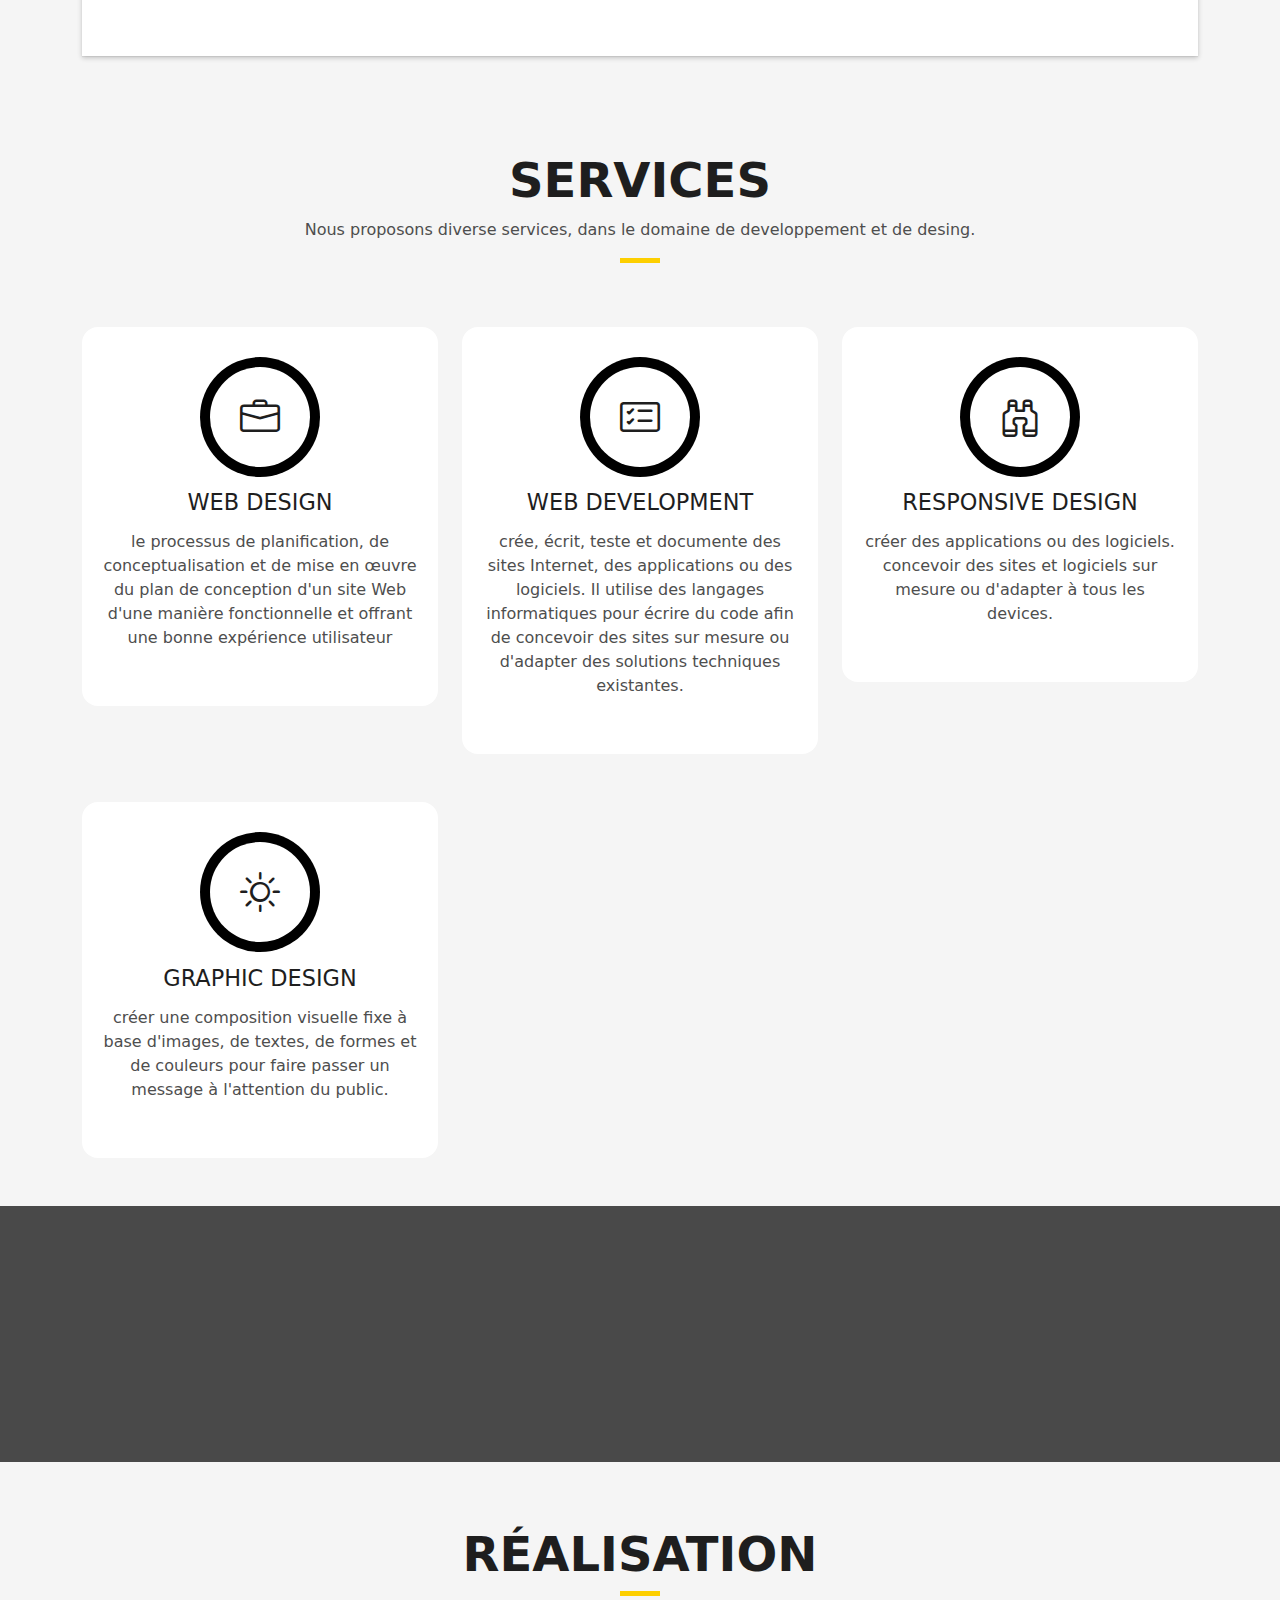
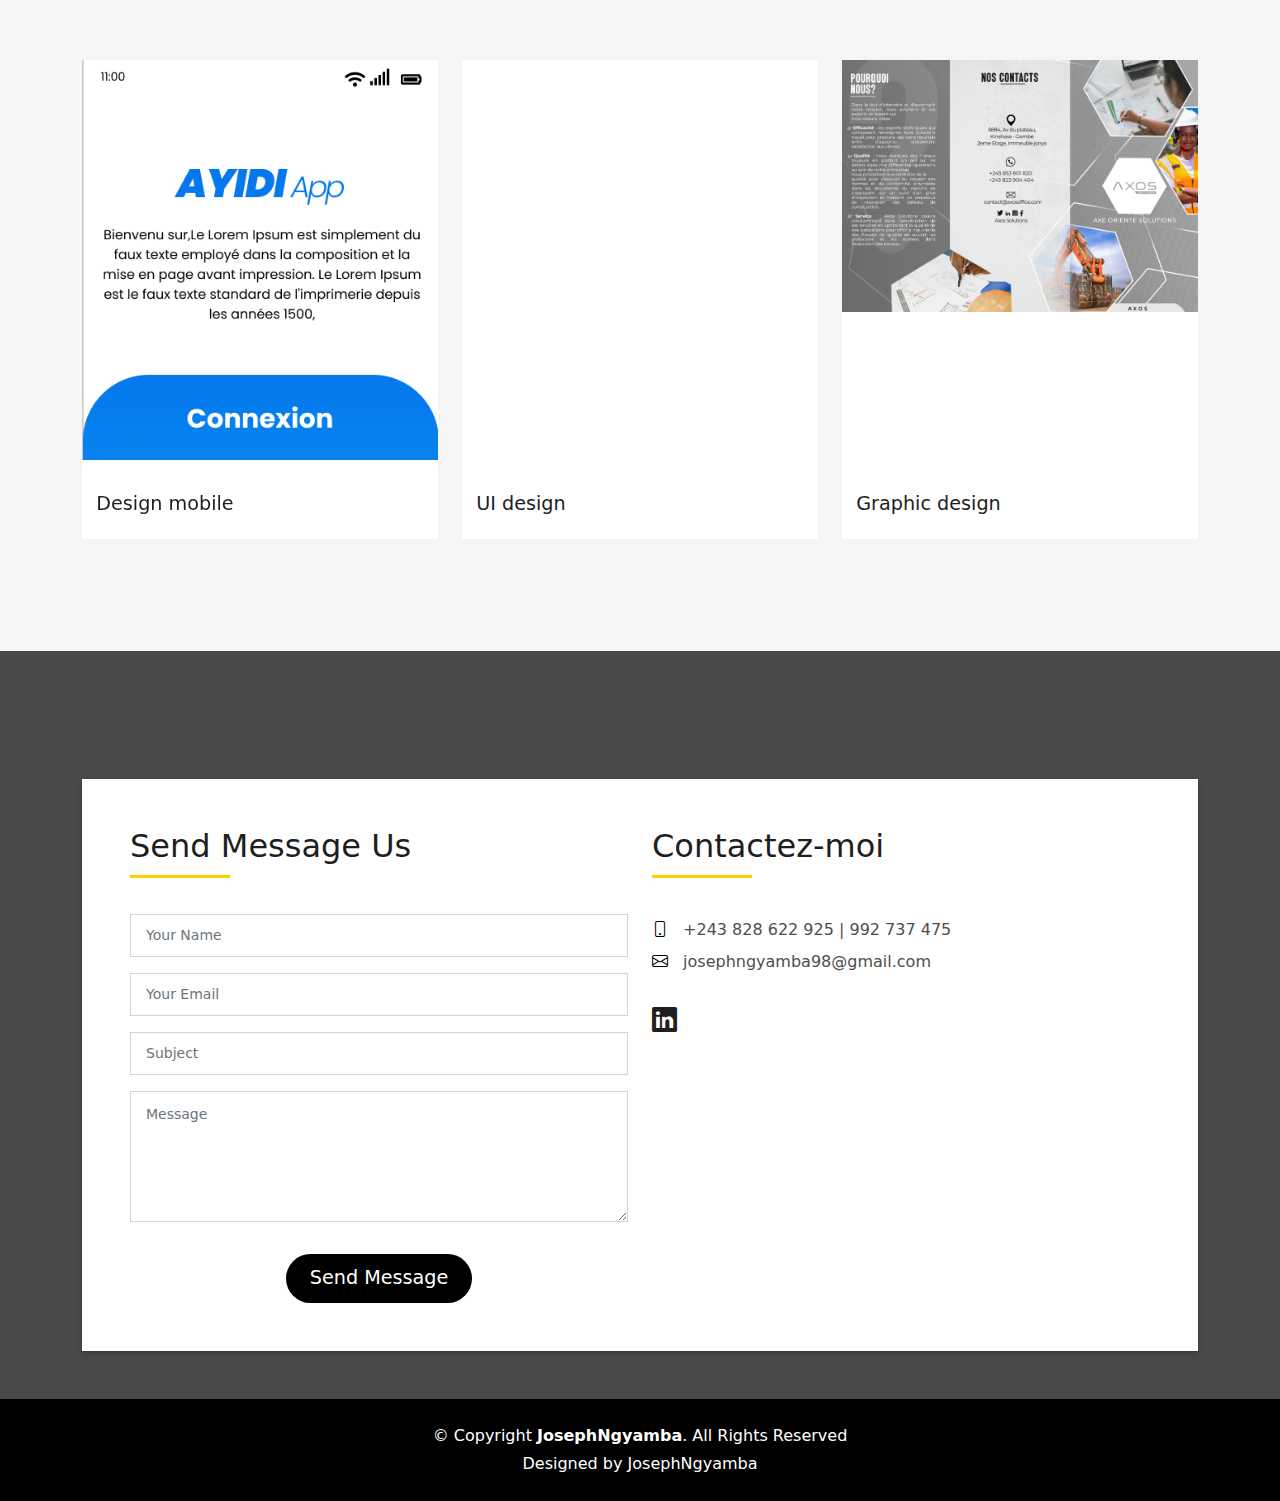
==== commit beadbefe: "backgroundadd" ====
--- a/index.html
+++ b/index.html
@@ -73,7 +73,7 @@
   </header><!-- End Header -->
 
   <!-- ======= Hero Section ======= -->
-  <div id="hero" class="hero route bg-image" style="background-image: url(assets/img/teaserImage_xxxx_croppedTeaserImage.jpg)">
+  <div id="hero" class="hero route bg-image" style="background-image: url(assets/img/JoeNG1.png)">
     <div class="overlay-itro"></div>
     <div class="hero-content display-table">
       <div class="table-cell">
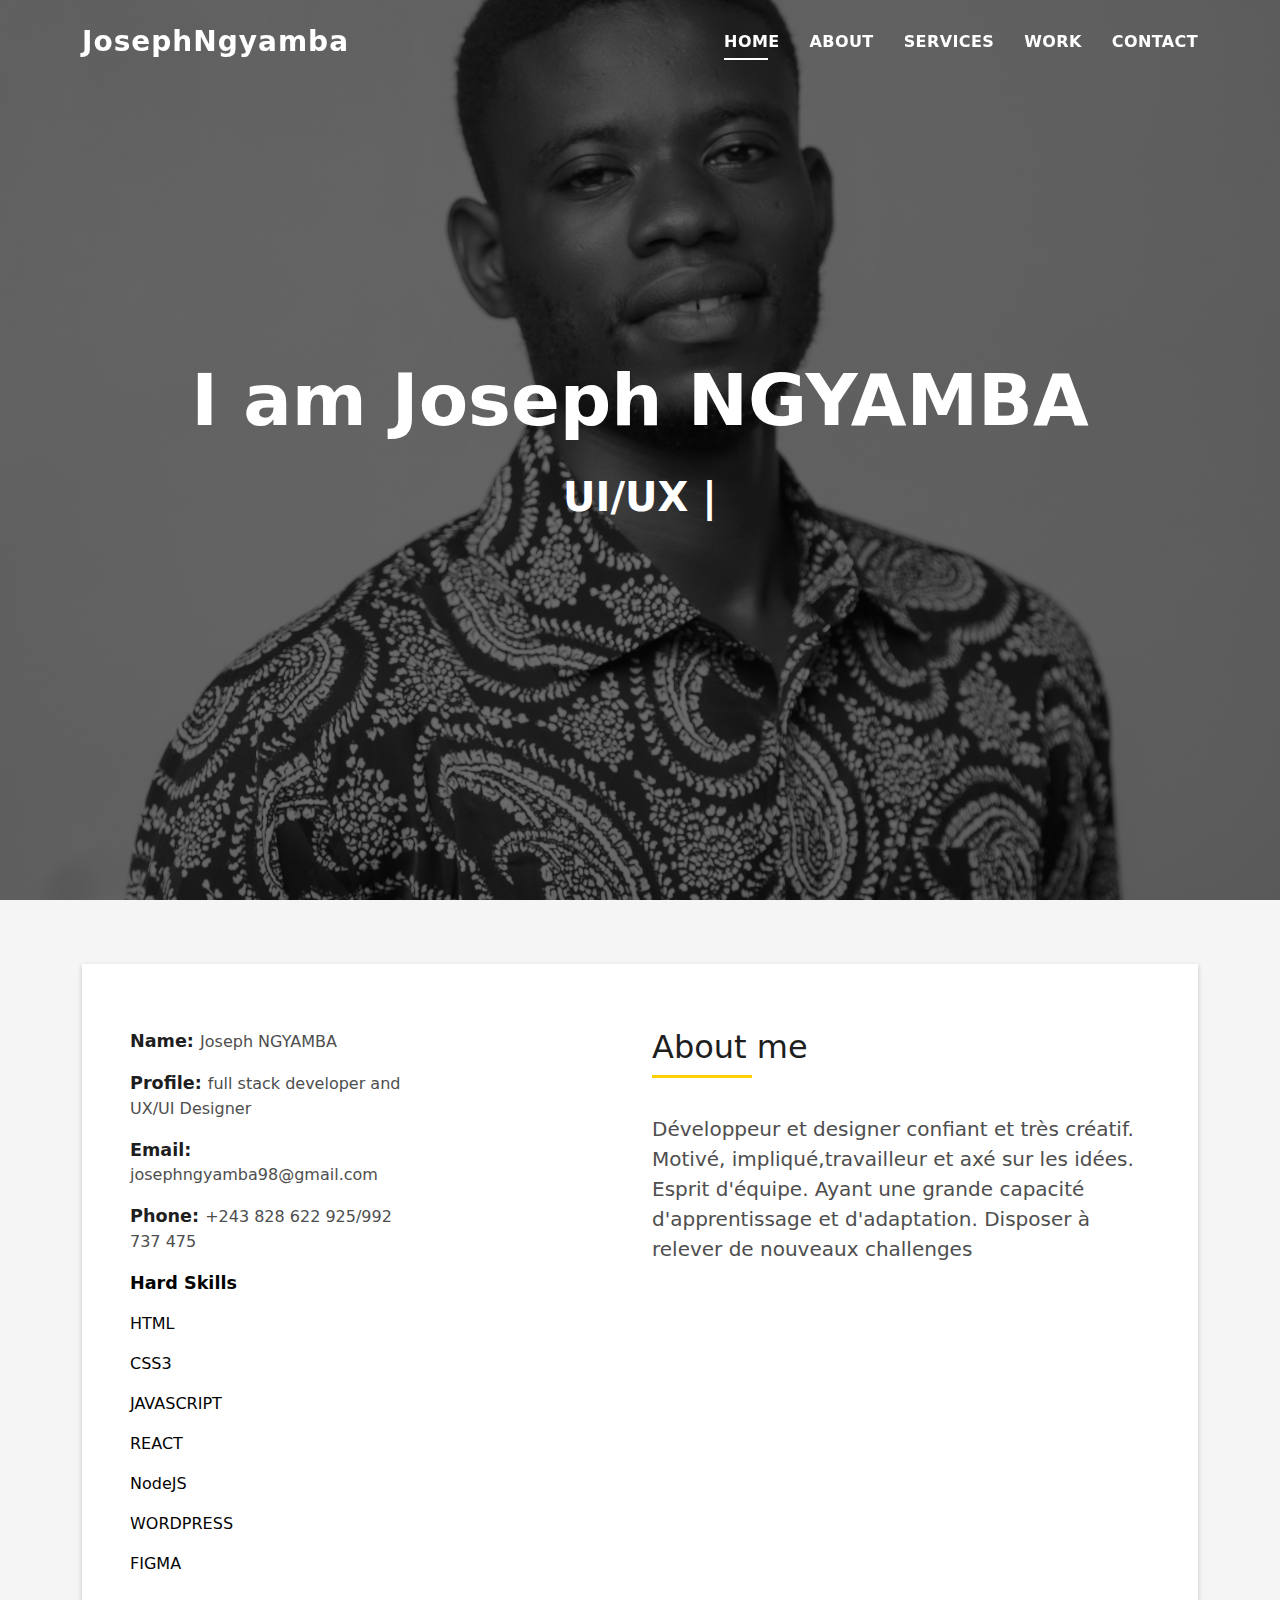
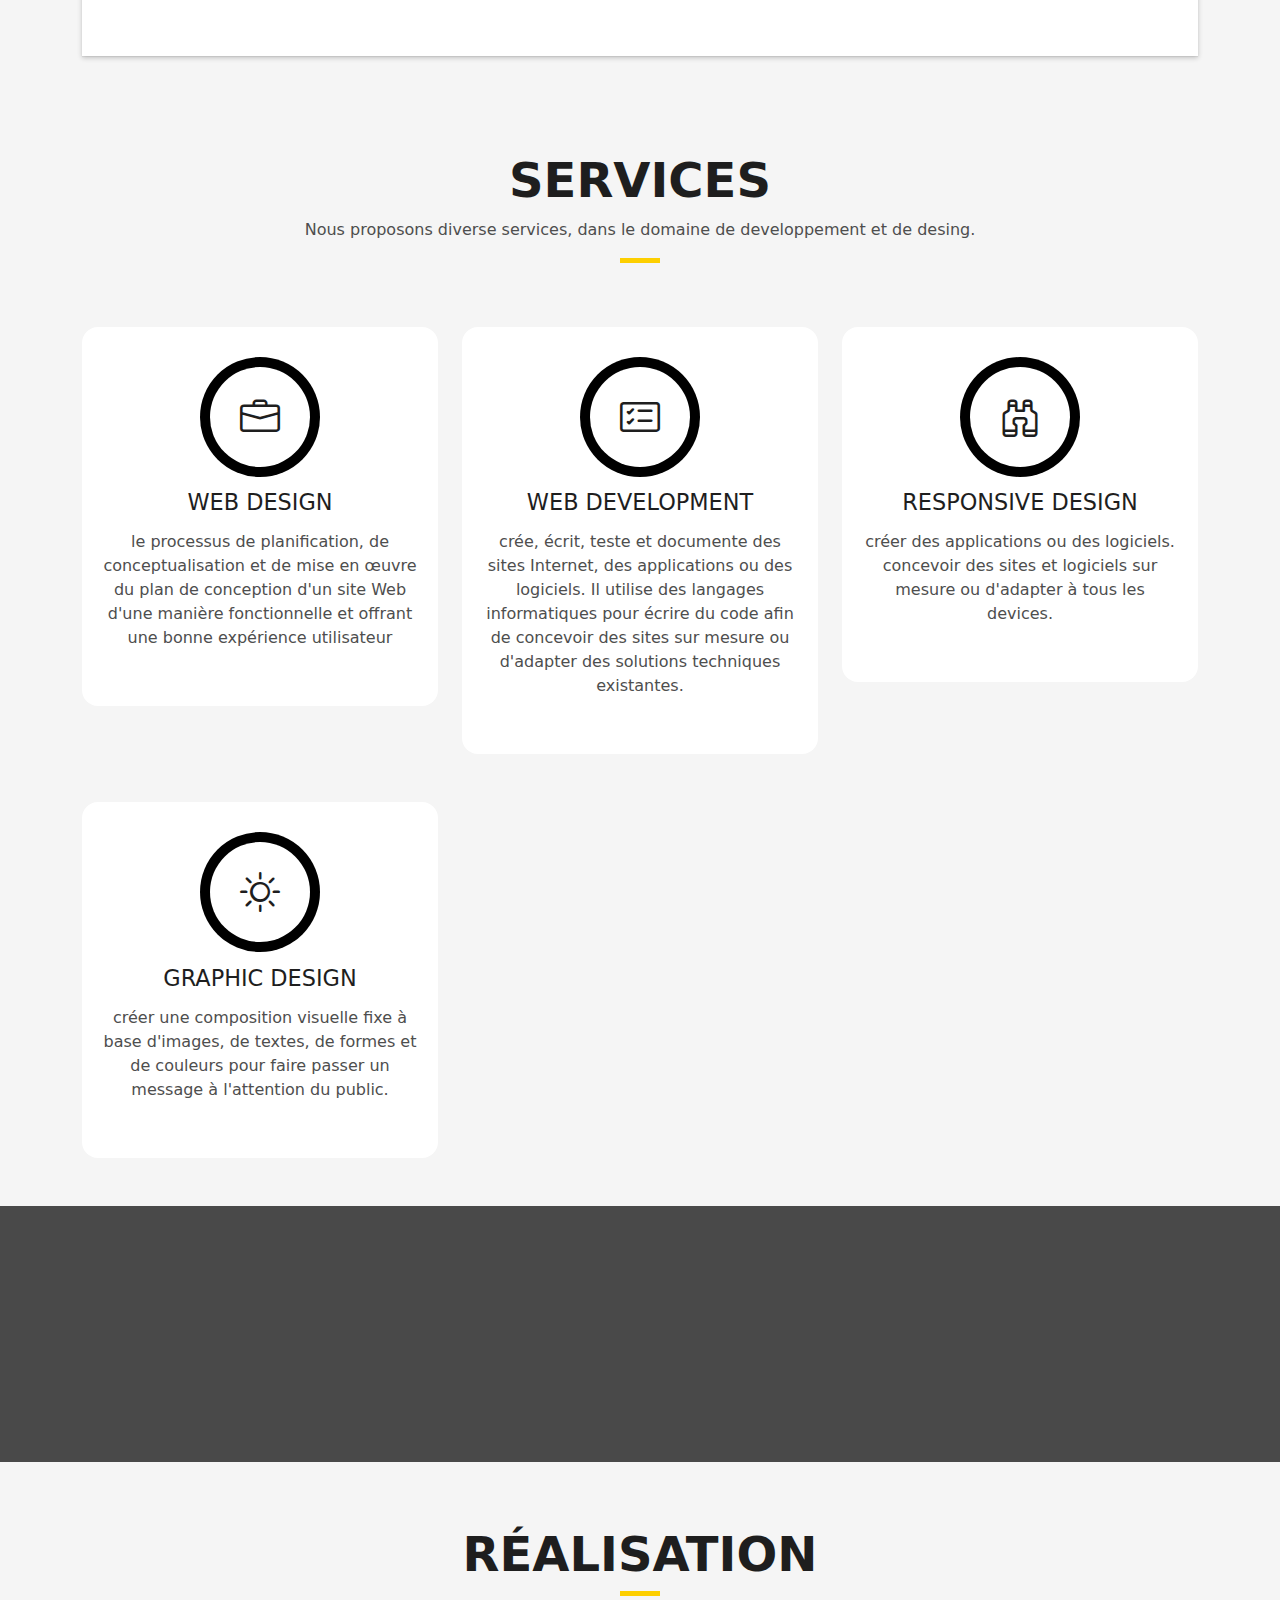
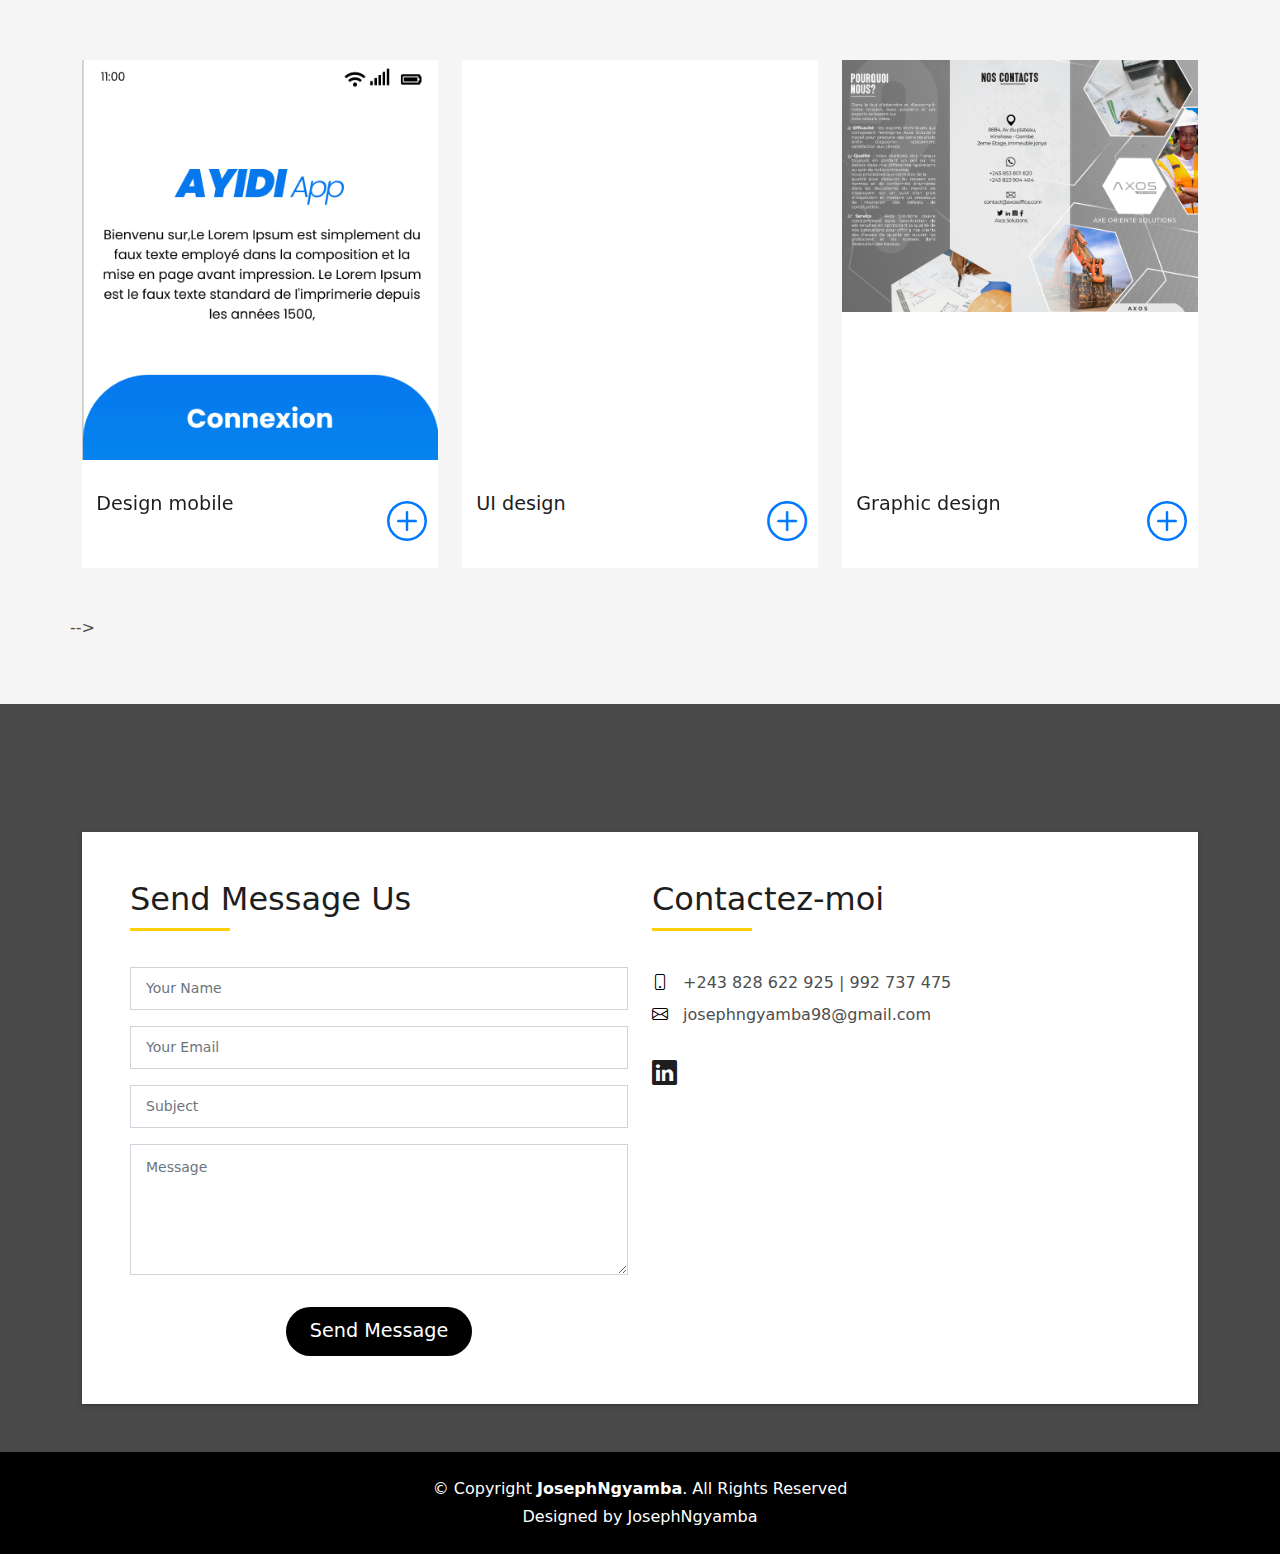
==== commit 75e93f5b: "more" ====
--- a/index.html
+++ b/index.html
@@ -351,7 +351,7 @@
                   </div>
                   <div class="col-sm-4">
                     <div class="w-like">
-                      <!-- <a href="portfolio-details.html"> <span class="bi bi-plus-circle"></span></a> -->
+                      <a href="https://www.pinterest.fr/jngyamba/_created"><span class="bi bi-plus-circle"></span></a>
                     </div>
                   </div>
                 </div>
@@ -375,7 +375,7 @@
                   </div>
                   <div class="col-sm-4">
                     <div class="w-like">
-                      <!-- <a href="#"> <span class="bi bi-plus-circle"></span></a> -->
+                      <a href="https://www.pinterest.fr/jngyamba/_created"><span class="bi bi-plus-circle"></span></a>
                     </div>
                   </div>
                 </div>
@@ -397,16 +397,16 @@
                       <!-- <span class="w-ctegory">Web Design</span>  -->
                     </div>
                   </div>
-                  <!-- <div class="col-sm-4">
+                  <div class="col-sm-4">
                     <div class="w-like">
-                      <a href="portfolio-details.html"> <span class="bi bi-plus-circle"></span></a>
-                    </div>
-                  </div>
-                </div>
-              </div>
-            </div>
-          </div>
-          <div class="col-md-4">
+                      <a href="https://www.pinterest.fr/jngyamba/_created"><span class="bi bi-plus-circle"></span></a>
+                    </div>
+                  </div>
+                </div>
+              </div>
+            </div>
+          </div>
+          <!-- <div class="col-md-4">
             <div class="work-box">
               <a href="assets/img/work-4.jpg" data-gallery="portfolioGallery" class="portfolio-lightbox">
                 <div class="work-img">
@@ -480,7 +480,7 @@
           </div>
 
         </div>
-      </div> -->
+      </div> --> -->
     </section><!-- End Portfolio Section -->
 
     <!-- ======= Testimonials Section ======= -->
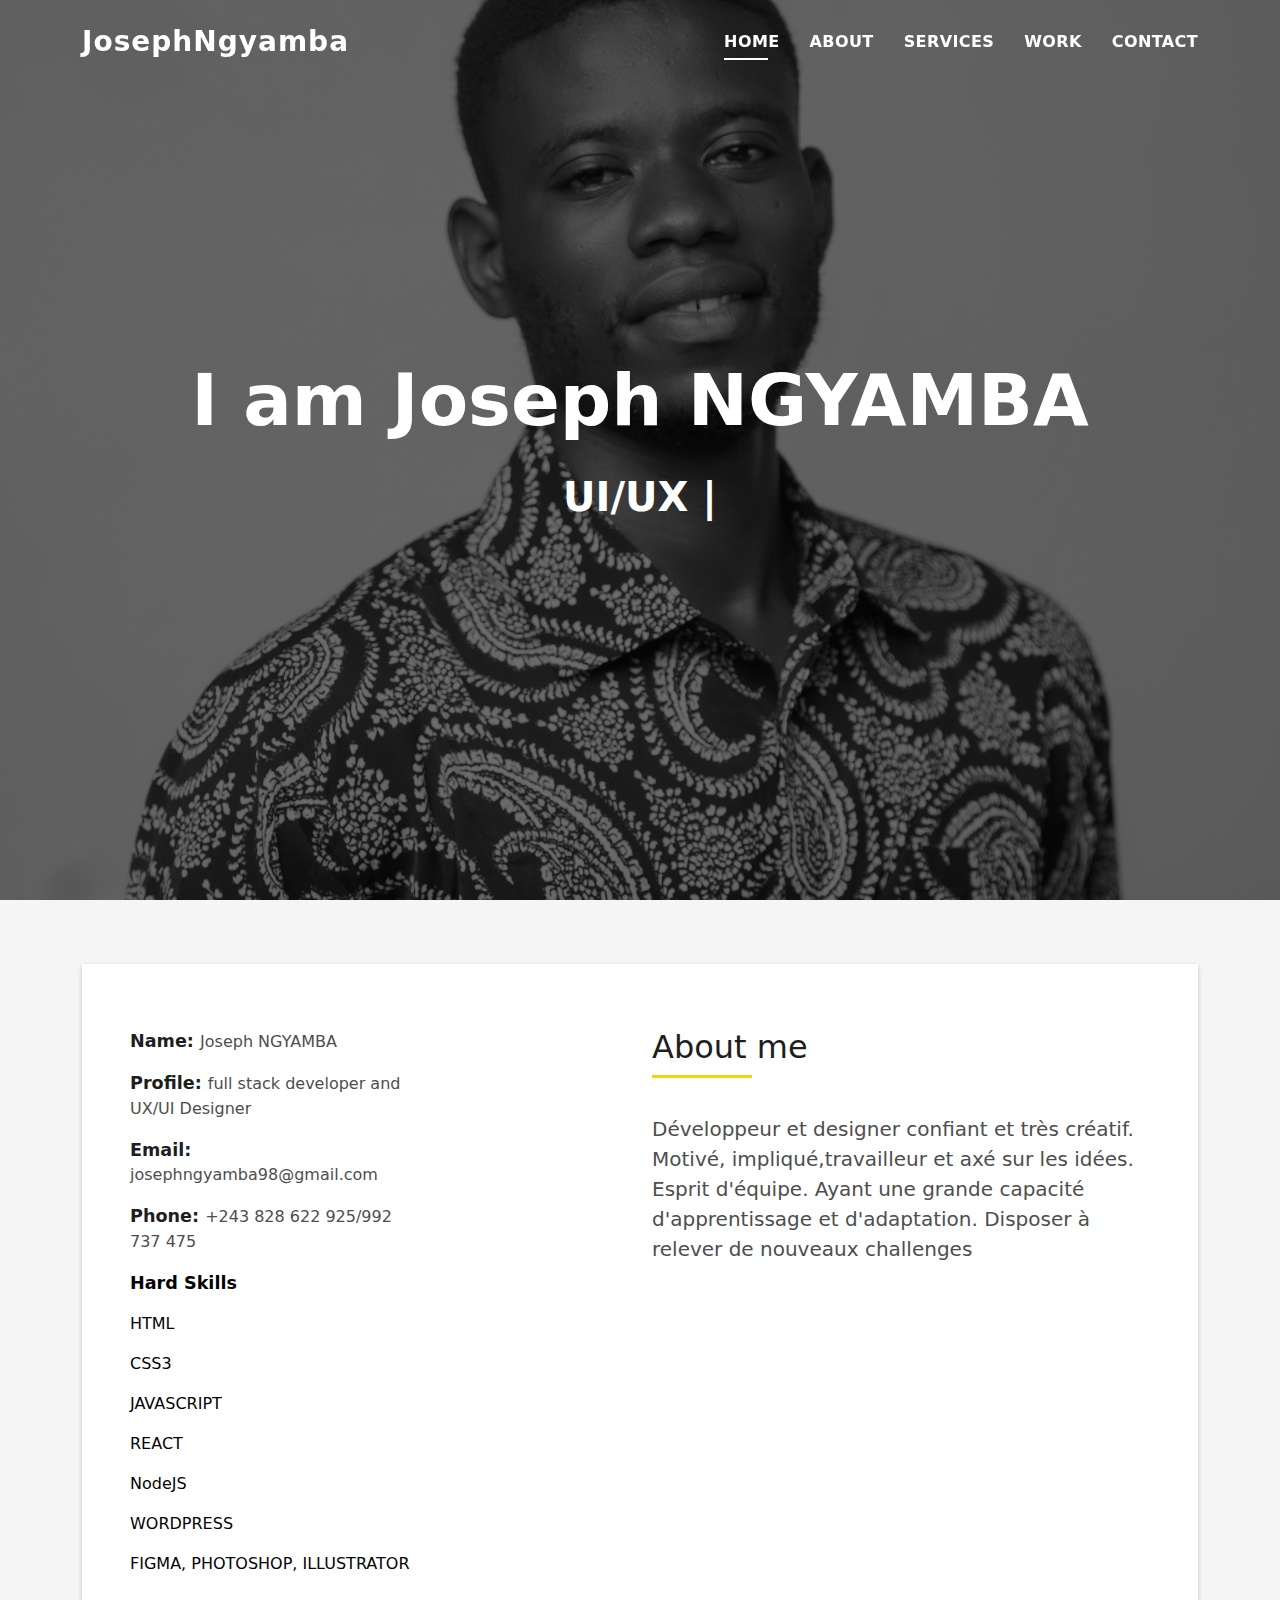
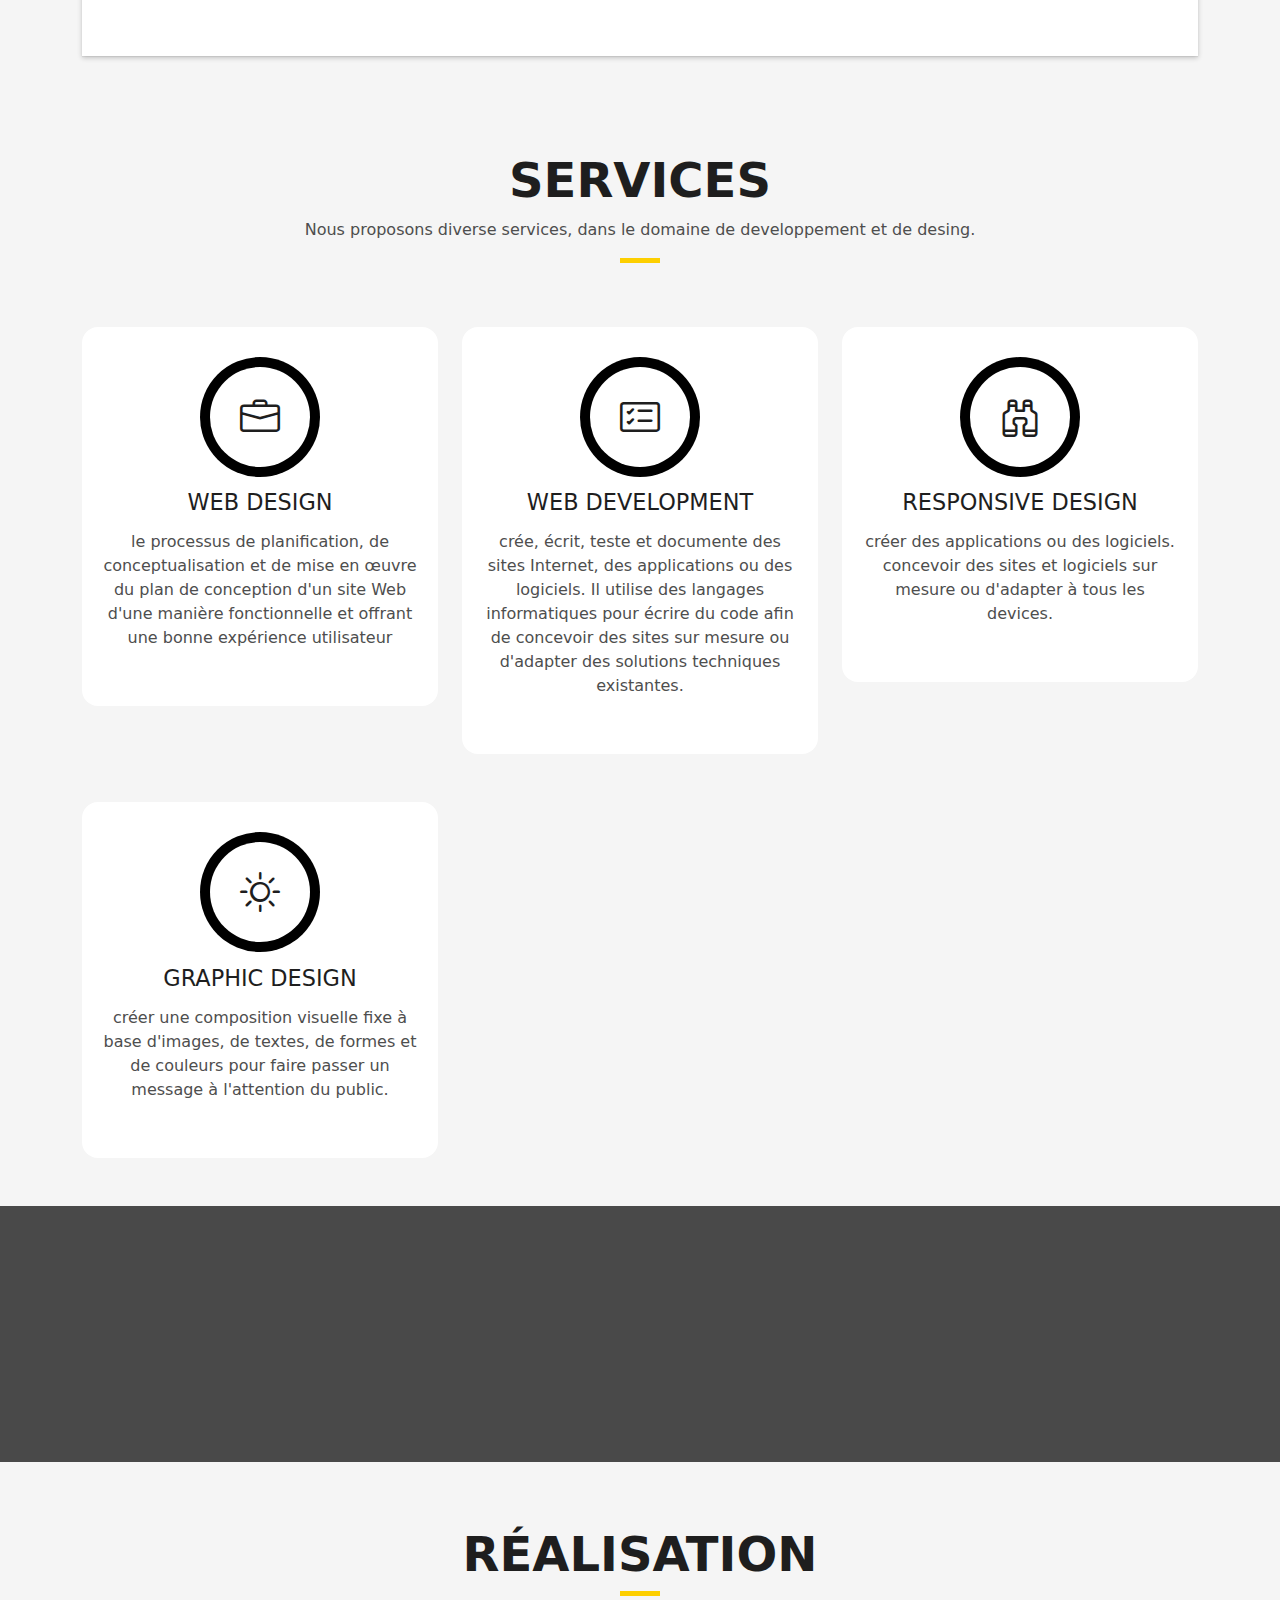
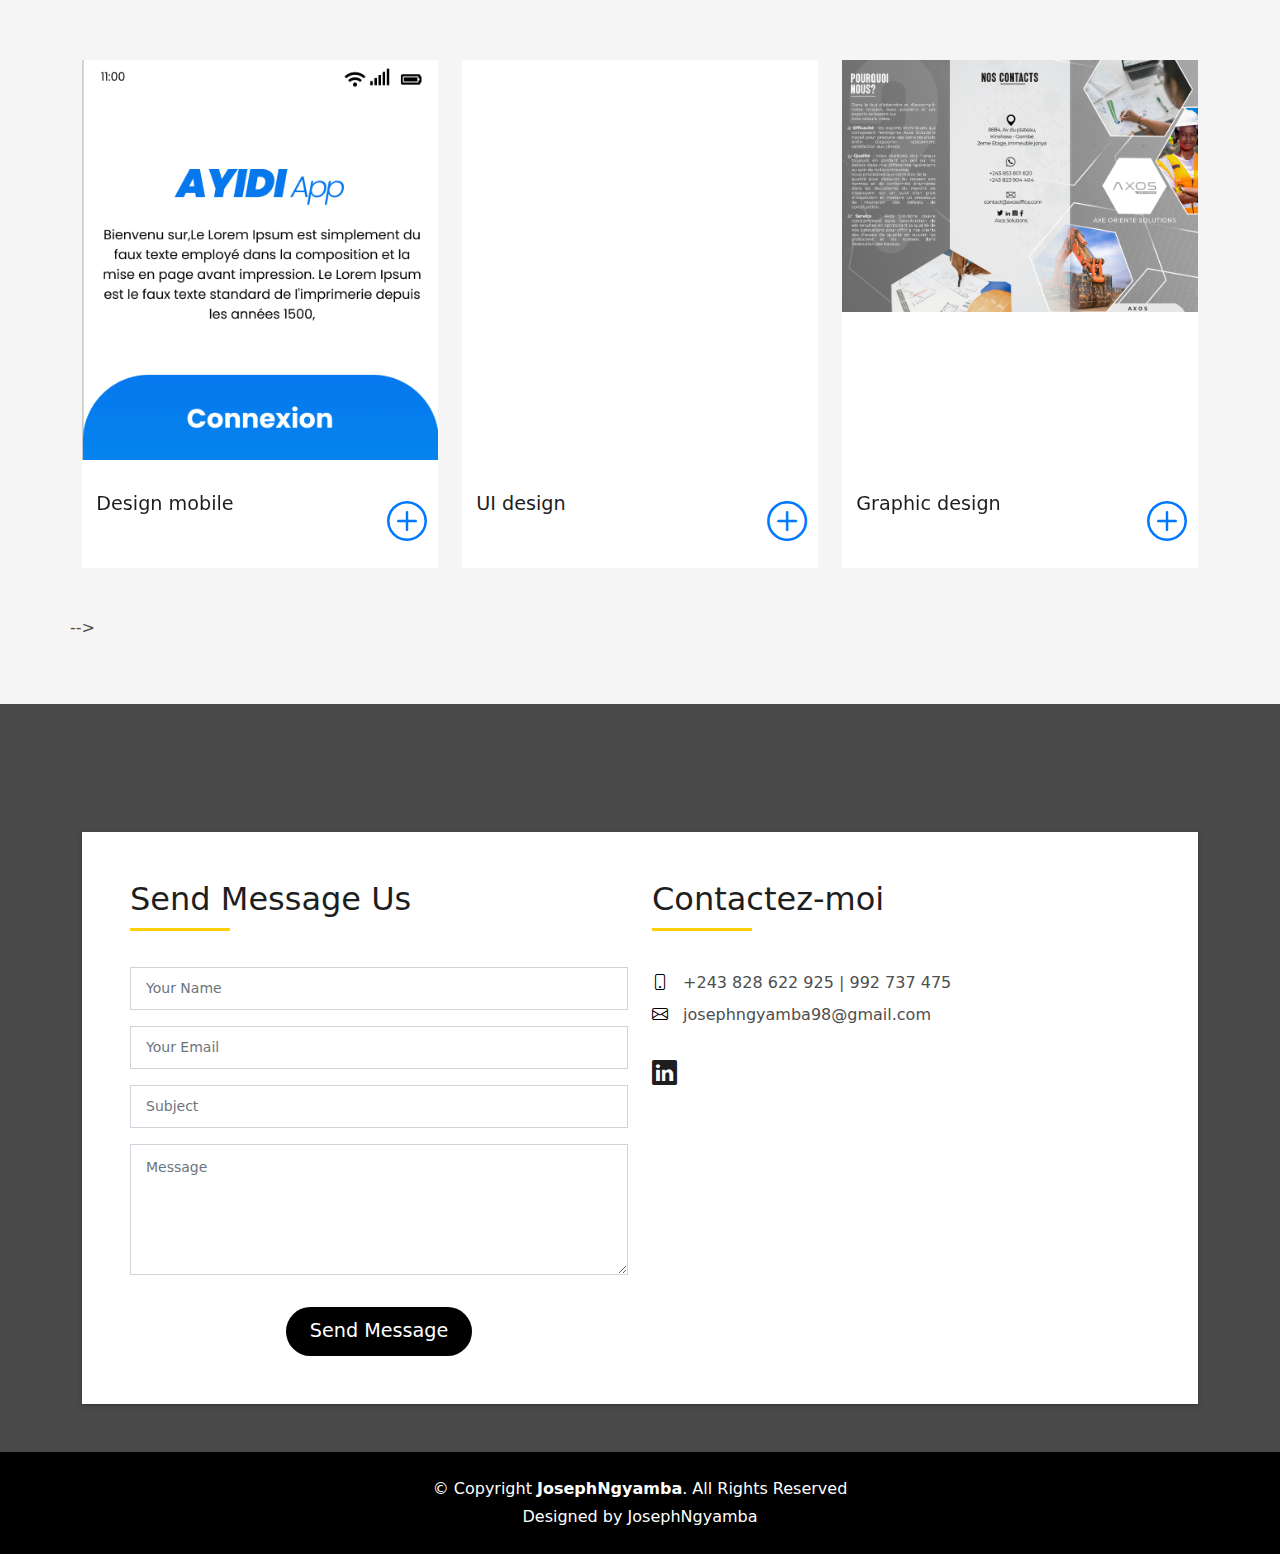
==== commit b33ee488: "skills" ====
--- a/index.html
+++ b/index.html
@@ -120,7 +120,7 @@
                     <p>REACT</p> 
                     <p>NodeJS</p>
                     <p>WORDPRESS</p>
-                    <p>FIGMA</p>
+                    <p>FIGMA, PHOTOSHOP, ILLUSTRATOR</p>
 
                   </div>
                 </div>
